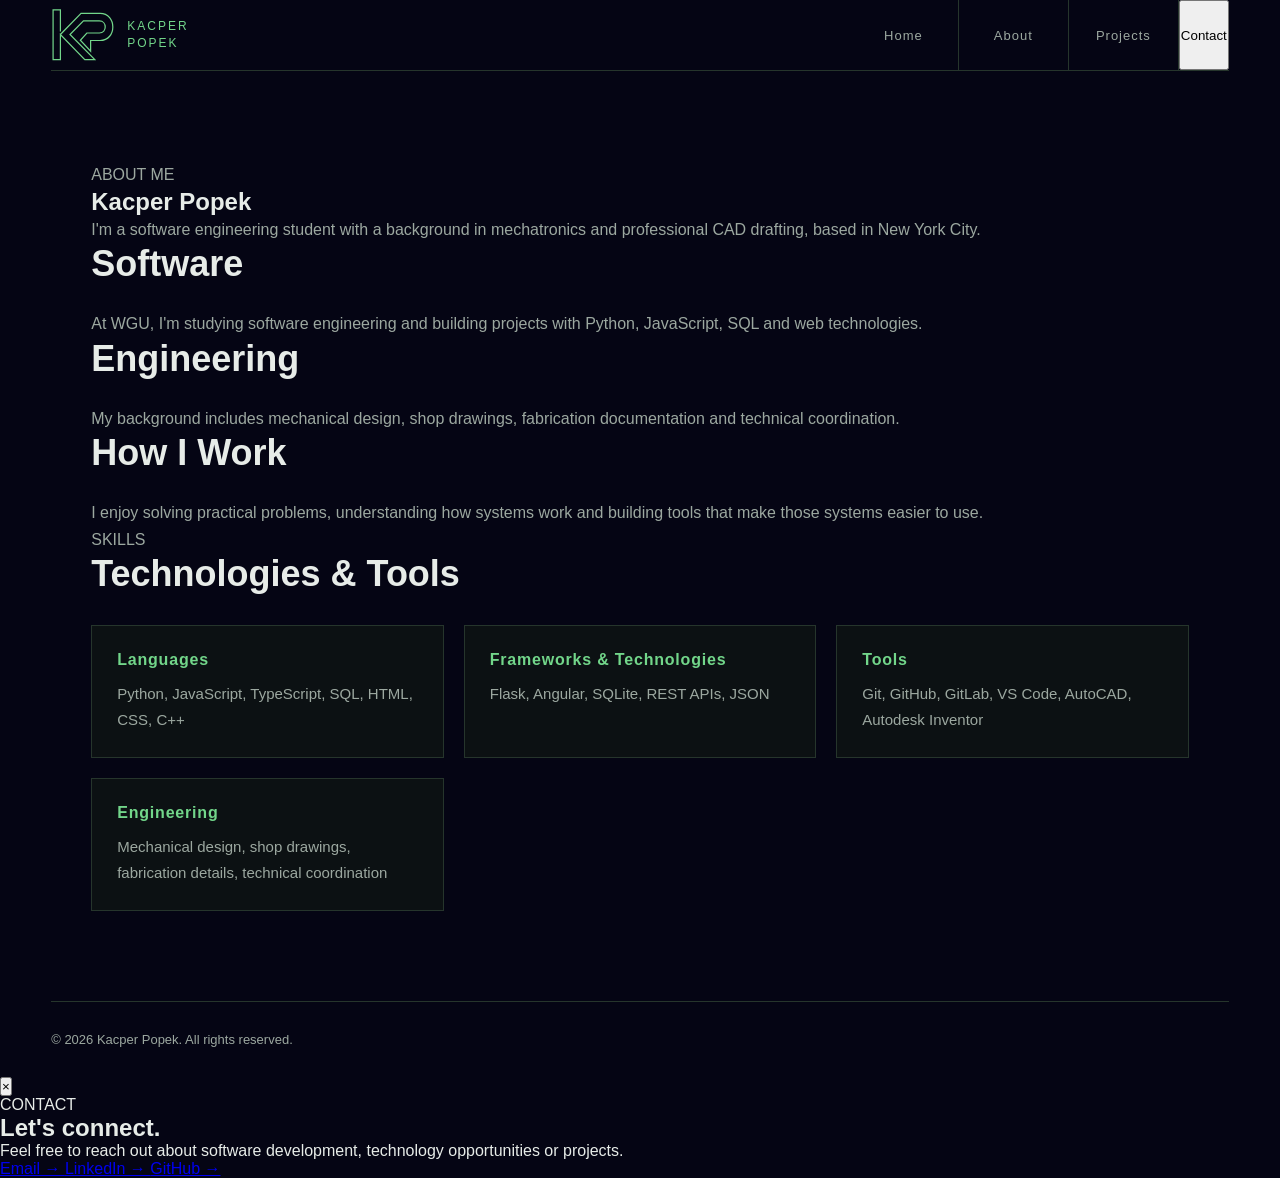
==== aboutme.html @ eb4f9682 "Add new portfolio pages." ====
<!DOCTYPE html>
<html lang="en">

<head>
    <meta charset="UTF-8">
    <meta name="viewport" content="width=device-width, initial-scale=1.0">

    <title>About Me | Kacper Popek</title>

    <link rel="stylesheet" href="style.css">
    <script src="script.js" defer></script>
</head>

<body>

    <a class="skip-link" href="#main">Skip to content</a>

    <header>
        <div class="container">

            <div class="logo">
                <a href="index.html" aria-label="Kacper Popek — home">

                    <svg
                        class="logo-mark"
                        viewBox="280 265 735 620"
                        aria-hidden="true"
                        focusable="false">

                        <g
                            fill="none"
                            stroke="currentColor"
                            stroke-width="14"
                            stroke-linejoin="miter">

                            <path d="M388 535V287H304V858H388V570L668 858H783L498 569L653 413H835C925 413 925 552 835 552H692L617 635L735 762V638H843C1039 638 1039 327 843 327H625L388 569"/>

                        </g>
                    </svg>

                    <span class="logo-name">
                        Kacper<br>Popek
                    </span>

                </a>
            </div>

            <nav class="navbar" aria-label="Main navigation">

                <ul class="links">
                    <li><a href="index.html">Home</a></li>
                    <li><a href="aboutme.html">About</a></li>
                    <li><a href="projects.html">Projects</a></li>
                    <li>
                        <button
                            class="contact-trigger"
                            type="button">
                            Contact
                        </button>
                    </li>
                </ul>

            </nav>

        </div>
    </header>


    <main id="main">

        <section class="about-page">

            <div class="container">

                <p class="page-label">
                    ABOUT ME
                </p>

                <h1>Kacper Popek</h1>

                <p class="about-lead">
                    I'm a software engineering student with a background
                    in mechatronics and professional CAD drafting,
                    based in New York City.
                </p>


                <div class="about-page-grid">

                    <div>
                        <h2>Software</h2>

                        <p>
                            At WGU, I'm studying software engineering
                            and building projects with Python,
                            JavaScript, SQL and web technologies.
                        </p>
                    </div>

                    <div>
                        <h2>Engineering</h2>

                        <p>
                            My background includes mechanical design,
                            shop drawings, fabrication documentation
                            and technical coordination.
                        </p>
                    </div>

                    <div>
                        <h2>How I Work</h2>

                        <p>
                            I enjoy solving practical problems,
                            understanding how systems work and
                            building tools that make those systems
                            easier to use.
                        </p>
                    </div>

                </div>


                <div class="about-skills">

                    <p class="page-label">
                        SKILLS
                    </p>

                    <h2>Technologies & Tools</h2>


                    <div class="skills-content">

                        <div class="skill-group">

                            <h3>Languages</h3>

                            <p>
                                Python, JavaScript, TypeScript,
                                SQL, HTML, CSS, C++
                            </p>

                        </div>


                        <div class="skill-group">

                            <h3>Frameworks & Technologies</h3>

                            <p>
                                Flask, Angular, SQLite,
                                REST APIs, JSON
                            </p>

                        </div>


                        <div class="skill-group">

                            <h3>Tools</h3>

                            <p>
                                Git, GitHub, GitLab,
                                VS Code, AutoCAD,
                                Autodesk Inventor
                            </p>

                        </div>


                        <div class="skill-group">

                            <h3>Engineering</h3>

                            <p>
                                Mechanical design,
                                shop drawings,
                                fabrication details,
                                technical coordination
                            </p>

                        </div>

                    </div>

                </div>

            </div>

        </section>

    </main>


    <footer class="footer">

        <div class="container">
            <p>&copy; 2026 Kacper Popek. All rights reserved.</p>
        </div>

    </footer>


    <!-- CONTACT MODAL -->

    <div
        class="contact-modal"
        aria-hidden="true">

        <div class="contact-modal-card">

            <button
                class="contact-close"
                type="button"
                aria-label="Close contact window">

                ×

            </button>

            <p class="page-label">
                CONTACT
            </p>

            <h2>Let's connect.</h2>

            <p>
                Feel free to reach out about software development,
                technology opportunities or projects.
            </p>

            <div class="contact-modal-links">

                <a href="mailto:kpopek888@gmail.com">
                    Email →
                </a>

                <a
                    href="https://www.linkedin.com/in/kacper-popek-b1686b340/"
                    target="_blank"
                    rel="noopener noreferrer">

                    LinkedIn →

                </a>

                <a
                    href="https://github.com/Monsyerz"
                    target="_blank"
                    rel="noopener noreferrer">

                    GitHub →

                </a>

            </div>

        </div>

    </div>

</body>

</html>
---- style.css ----
/* ---------- BASIC RESET ---------- */

* {
    margin: 0;
    padding: 0;
    box-sizing: border-box;
}

html {
    scroll-behavior: smooth;
}

:root {
    --bg: #070a08;
    --surface: #101713;

    --text: #e7ece8;
    --text-muted: #9ca8a0;

    --accent: #72d68a;
    --accent-hover: #9beaac;

    --border: #26352c;
}

body {
    font-family: Arial, Helvetica, sans-serif;
    background-color: var(--bg);
    color: var(--text);
    transition: background-color 0.15s linear;
}


/* ---------- MAIN WIDTH ---------- */

.container {
    width: 92%;
    max-width: 1200px;
    margin: 0 auto;
}


/* ---------- NAVBAR ---------- */

header {
    position: sticky;
    top: 0;
    z-index: 1000;

    background-color: var(--bg);
}

header .container {
    display: flex;
    align-items: stretch;
    justify-content: space-between;

    border-bottom: 1px solid var(--border);
}


/* ---------- LOGO ---------- */

.logo {
    display: flex;
    align-items: center;
}

.logo h1 {
    margin: 0;
}

.logo a {
    display: block;
}

.logo img {
    display: block;
    height: 70px;
    width: auto;
}


/* ---------- NAV LINKS ---------- */

.navbar {
    display: flex;
    align-items: stretch;
}

.links {
    display: flex;
    list-style: none;
}

.links li {
    display: flex;
}

.links a {
    display: flex;
    align-items: center;
    justify-content: center;

    min-width: 110px;
    padding: 0 20px;

    border-right: 1px solid var(--border);

    color: var(--text-muted);
    text-decoration: none;

    font-size: 13px;
    letter-spacing: 1px;

    transition:
        color 0.2s ease,
        background-color 0.2s ease;
}

.links li:last-child a {
    border-right: none;
}

.links a:hover {
    background-color: var(--surface);
    color: var(--accent);
}


/* ---------- SECTIONS ---------- */

section {
    width: 92%;
    max-width: 1200px;
    min-height: 100vh;

    margin: 0 auto;
    padding: 90px 40px;

    border: none;
}

section .container {
    width: 100%;
}


/* ---------- GENERAL TYPOGRAPHY ---------- */

section h2,
section h3 {
    color: var(--text);
}

section h2 {
    font-size: 36px;
    margin-bottom: 25px;
}

section p {
    color: var(--text-muted);
    line-height: 1.7;
}


/* ---------- HOME ---------- */

#home {
    display: flex;
    align-items: center;
}

#home h1 {
    font-size: 52px;
    margin-bottom: 18px;
    line-height: 1.1;
}

#home p {
    max-width: 700px;
    font-size: 18px;
    line-height: 1.6;
}

.home-label {
    margin-bottom: 15px;

    color: var(--accent);

    font-size: 12px !important;
    font-weight: bold;
    letter-spacing: 2px;
}

.home-links {
    display: flex;
    gap: 15px;

    margin-top: 30px;
}

.home-links a {
    padding: 12px 18px;

    border: 1px solid var(--border);

    color: var(--text);
    text-decoration: none;

    font-size: 13px;
    letter-spacing: 0.8px;

    transition:
        color 0.2s ease,
        border-color 0.2s ease,
        background-color 0.2s ease;
}

.home-links a:hover {
    color: var(--accent);
    border-color: var(--accent);
    background-color: var(--surface);
}


/* ---------- ABOUT ---------- */

#about .container {
    max-width: 900px;
    margin-left: 0;
}

.about-content {
    margin-top: 25px;
}

.about-content p {
    margin-bottom: 18px;
}


/* ---------- PROJECTS ---------- */

#projects h2 {
    font-size: 36px;
    margin-bottom: 30px;
}

.project ul {
    list-style: none;
}

.project-item {
    padding: 25px 0 35px 0;
    border-bottom: 1px solid var(--border);
}

.project-item:first-child {
    border-top: 1px solid var(--border);
}

.project-item h3 {
    margin-bottom: 6px;
    font-size: 22px;
}

.project-language {
    margin-top: 5px;
    font-size: 13px;
    color: var(--accent);
    letter-spacing: 0.5px;
}

.project-description {
    margin-top: 8px;
    max-width: 700px;
    line-height: 1.6;
}

.project .project-link {
    display: block;
    width: fit-content;

    margin-top: 12px;

    color: var(--accent);
    text-decoration: none;

    font-size: 13px;
    letter-spacing: 1px;

    transition: color 0.2s ease;
}

.project .project-link:hover {
    color: var(--accent-hover);
}


/* ---------- SKILLS ---------- */

.skills-content {
    display: grid;
    grid-template-columns: repeat(3, 1fr);
    gap: 20px;

    margin-top: 30px;
}

.skill-group {
    padding: 25px;

    background-color: rgba(16, 23, 19, 0.65);
    border: 1px solid var(--border);
}

.skill-group h3 {
    margin-bottom: 12px;

    color: var(--accent);

    font-size: 16px;
    letter-spacing: 0.8px;
}

.skill-group p {
    font-size: 15px;
    line-height: 1.7;
}


/* ---------- CONTACT ---------- */

#contact .container {
    max-width: 800px;
    margin-left: 0;
}

#contact p {
    margin-bottom: 14px;
}

#contact a {
    color: var(--accent);
    text-decoration: none;

    transition: color 0.2s ease;
}

#contact a:hover {
    color: var(--accent-hover);
}


/* ---------- FOOTER ---------- */

.footer {
    width: 92%;
    max-width: 1200px;

    margin: 0 auto;
    padding: 30px 0;

    border-top: 1px solid var(--border);

    color: var(--text-muted);
}

.footer .container {
    width: 100%;
}

.footer p {
    font-size: 13px;
}


/* ---------- MOBILE ---------- */

@media (max-width: 850px) {

    header .container {
        flex-direction: column;
    }

    .logo {
        justify-content: center;
        padding: 10px 0;
    }

    .links {
        width: 100%;
        flex-wrap: wrap;
    }

    .links li {
        flex: 1;
    }

    .links a {
        min-width: 0;
        min-height: 50px;

        border-top: 1px solid var(--border);
    }

    section {
        padding: 60px 25px;
    }

    #home h1 {
        font-size: 40px;
    }

    section h2 {
        font-size: 30px;
    }

    .home-links {
        flex-wrap: wrap;
    }

    .skills-content {
        grid-template-columns: 1fr;
    }
}
/* Project categories and case studies */
section { scroll-margin-top: 76px; }
.section-intro { max-width: 700px; margin: -10px 0 26px; }
.project-filters { display: flex; flex-wrap: wrap; gap: 8px; margin-bottom: 26px; }
.filter-button {
    appearance: none; background: transparent; border: 1px solid var(--border);
    padding: 10px 16px; color: var(--text-muted); font: inherit; cursor: pointer;
}
.filter-button:hover, .filter-button:focus-visible, .filter-button.active {
    color: var(--accent); border-color: var(--accent); background: var(--surface);
}
.project-category { color: var(--text-muted); text-transform: uppercase; letter-spacing: 1.5px; font-size: 11px; }
.project-item h3 { margin-top: 5px; }
.project-item { max-width: 820px; }
.project-link:focus-visible, a:focus-visible { outline: 2px solid var(--accent); outline-offset: 4px; }
.case-page { background: var(--bg); }
.case-study { padding: clamp(60px, 9vw, 130px) 0; min-height: calc(100vh - 170px); }
.case-study h1 { font-size: clamp(42px, 6vw, 76px); line-height: 1.08; margin: 10px 0 24px; }
.case-lead { max-width: 780px; font-size: clamp(19px, 2.4vw, 25px); line-height: 1.55; color: var(--text); }
.case-grid { display: grid; grid-template-columns: 1.5fr 1fr; gap: 55px; margin-top: 70px; }
.case-grid h2, .asset-note h2 { font-size: 23px; margin-bottom: 14px; }
.case-grid p, .asset-note p { color: var(--text-muted); line-height: 1.75; }
.asset-note { margin: 70px 0 45px; padding: 28px; border: 1px solid var(--border); background: var(--surface); }
.back-link { color: var(--accent); text-decoration: none; }
.back-link:hover { text-decoration: underline; }
@media (max-width: 850px) {
    section { min-height: auto; scroll-margin-top: 150px; }
    #home { min-height: calc(100vh - 160px); }
    .case-grid { grid-template-columns: 1fr; gap: 35px; margin-top: 48px; }
    .links a { padding: 12px; font-size: 12px; }
    .case-study { width: 88%; }
}
@media (prefers-reduced-motion: reduce) {
    html { scroll-behavior: auto; }
    body { transition: none; }
}

.project-preview { display: block; width: 100%; max-height: 280px; object-fit: contain; object-position: left center; margin-bottom: 22px; padding: 10px; background: #f7f8f7; }
.case-gallery { margin: 70px 0 45px; }
.case-gallery h2 { font-size: 27px; margin-bottom: 12px; }
.case-gallery > p { max-width: 740px; color: var(--text-muted); line-height: 1.7; margin-bottom: 32px; }
.case-gallery h3 { color: var(--accent); font-size: 17px; margin: 36px 0 18px; font-weight: normal; }
.drawing-grid { display: grid; grid-template-columns: repeat(2,minmax(0,1fr)); gap: 22px; }
.drawing-grid figure { min-width: 0; border: 1px solid var(--border); background: var(--surface); }
.drawing-grid a { display: block; background: white; }
.drawing-grid img { display: block; width: 100%; height: 300px; object-fit: contain; }
.drawing-grid a:hover img { opacity: .85; }
.drawing-grid figcaption { padding: 13px 15px; color: var(--text-muted); font-size: 13px; }
.drawing-grid-wide { grid-template-columns: 1fr; }
.drawing-grid-wide img { height: auto; }
@media (max-width: 650px) {
    .drawing-grid { grid-template-columns: 1fr; }
    .drawing-grid img { height: auto; }
}
.case-limitation { color: var(--text-muted); line-height: 1.7; margin: -12px 0 38px; font-size: 14px; }

.project-status { color: var(--text-muted); font-size: 14px; margin-bottom: 20px; }

/* Shared scroll palette: the SVG has no opaque image background. */
:root { --page-bg: #050514; --logo-color: #72d68a; --header-height: 71px; }
body, .case-page, header { background-color: var(--page-bg); transition: background-color 150ms linear; }
.logo a { display: flex; align-items: center; gap: 12px; min-height: 70px; color: var(--logo-color); text-decoration: none; transition: color 150ms linear; }
.logo-mark { display: block; width: 64px; height: 58px; flex-shrink: 0; }
.logo-name { font-size: 12px; letter-spacing: 2px; line-height: 1.4; text-transform: uppercase; }
[hidden] { display: none !important; }
section, #main { scroll-margin-top: calc(var(--header-height) + 18px); }
.project-context { font-size: 13px; margin-top: 12px; }
#home .availability { margin-top: 20px; color: var(--accent); font-size: 16px; }
.case-grid { grid-template-columns: repeat(2, minmax(0, 1fr)); }
.case-grid > div { padding-top: 20px; border-top: 1px solid var(--border); }
.sr-only { position: absolute; width: 1px; height: 1px; padding: 0; margin: -1px; overflow: hidden; clip-path: inset(50%); white-space: nowrap; border: 0; }
.skip-link { position: fixed; top: 8px; left: 8px; z-index: 2000; transform: translateY(-150%); padding: 12px; background: var(--surface); color: var(--accent); }
.skip-link:focus { transform: translateY(0); }
@media (max-width: 850px) {
  :root { --header-height: 130px; }
  .logo { padding: 0; }
  .logo a { min-height: 64px; }
  .logo-mark { width: 56px; height: 52px; }
  .case-grid { grid-template-columns: 1fr; }
  .links { justify-content: center; }
  .links a { padding: 12px 8px; letter-spacing: .3px; }
  section { width: 92%; padding: 52px 8px; }
  #home { min-height: calc(100svh - var(--header-height)); }
  .case-study h1 { font-size: clamp(34px, 9vw, 52px); overflow-wrap: break-word; }
}
@media (prefers-reduced-motion: reduce) {
  body, header, .logo a { transition: none; }
}


/* Robot home layout */

#home {
    text-align: center;
}

#home .home-label {
    max-width: none;
}

#home h1 {
    font-size: clamp(40px, 6vw, 72px);
}

.robot-navigation {
    display: grid;
    grid-template-columns: 1fr 2fr 1fr;
    align-items: center;
    gap: 24px;
    margin: 30px 0;
}

#robot-container {
    width: 100%;
    height: clamp(300px, 45vh, 500px);
    min-width: 0;

    display: grid;
    place-items: center;
}

#home .robot-placeholder {
    font-family: monospace;
    font-size: 13px;
    color: var(--text-muted);
}

.home-project-link,
#about-button {
    color: var(--text);
    font-family: monospace;
    font-size: 15px;
    text-decoration: none;
    transition: color 0.2s ease;
}

.home-project-link:hover,
#about-button:hover {
    color: var(--accent);
}

#about-button {
    display: inline-block;
    padding: 12px 18px;
}

@media (max-width: 650px) {
    .robot-navigation {
        grid-template-columns: 1fr 1fr;
        gap: 18px;
    }

    #robot-container {
        grid-column: 1 / -1;
        grid-row: 1;
        height: 320px;
    }

    .home-project-link {
        font-size: 13px;
    }
}

@media (prefers-reduced-motion: reduce) {
    .home-project-link,
    #about-button {
        transition: none;
    }
}

/* Robot canvas */
#robot-container {
    position: relative;
}

#robot-container canvas {
    display: block;
    width: 100%;
    height: 100%;
}

#robot-container .robot-placeholder {
    position: absolute;
    margin: 0;
    pointer-events: none;
}

/* Edge used for the robot grab preview */
/* Edge used for the robot grab preview */
.robot-grab-edge {
    position: absolute;
    left: 50%;
    bottom: 32px;

    width: 180px;
    height: 120px;

    transform: translateX(-50%);
    transform-origin: top center;

    background: #f1eee7;

    pointer-events: none;

    transition:
        transform 0.45s ease,
        box-shadow 0.3s ease;
}

.robot-grab-edge.is-gripped {
    transform: translateX(-50%) translateY(-8px) rotate(2deg);

    box-shadow: 0 0 12px rgba(114, 214, 138, 0.5);
}

.robot-grab-edge.is-pulled {
    transform: translateX(-50%) translateY(-90px) rotate(8deg);
}
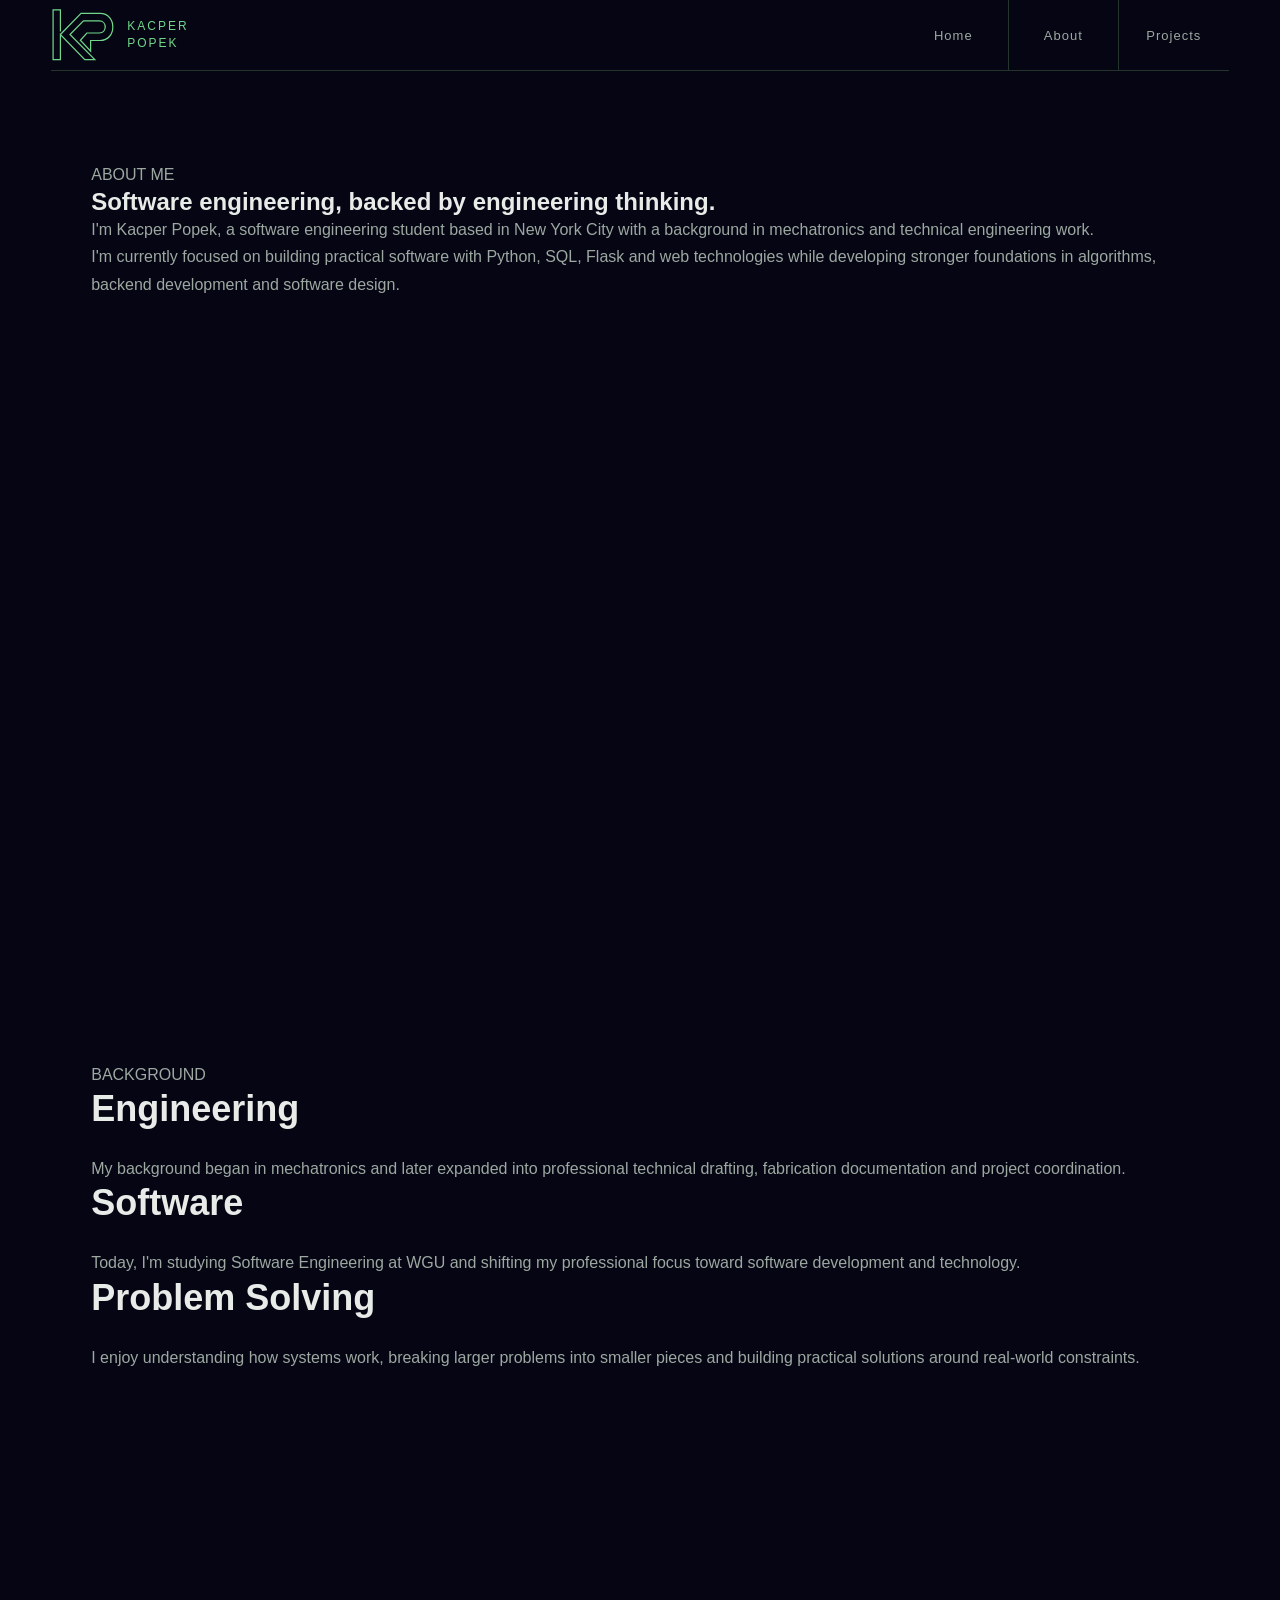
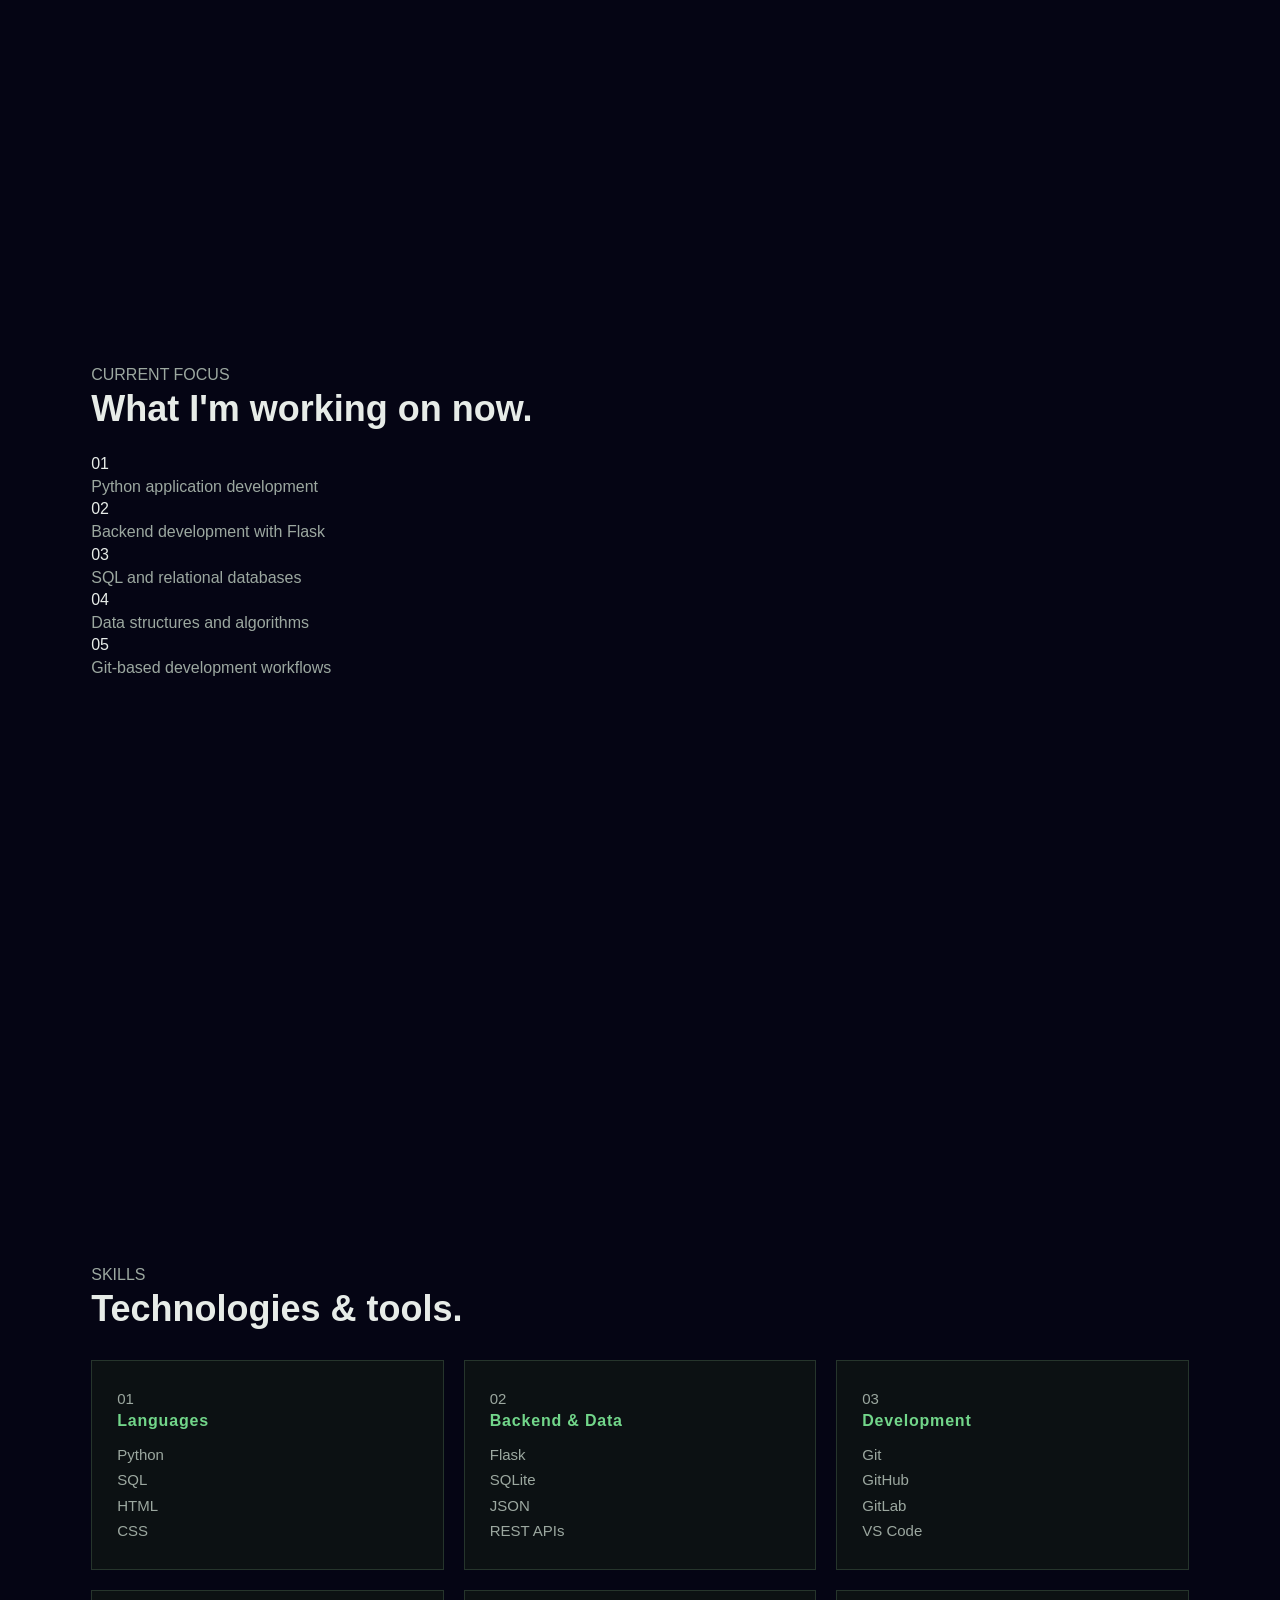
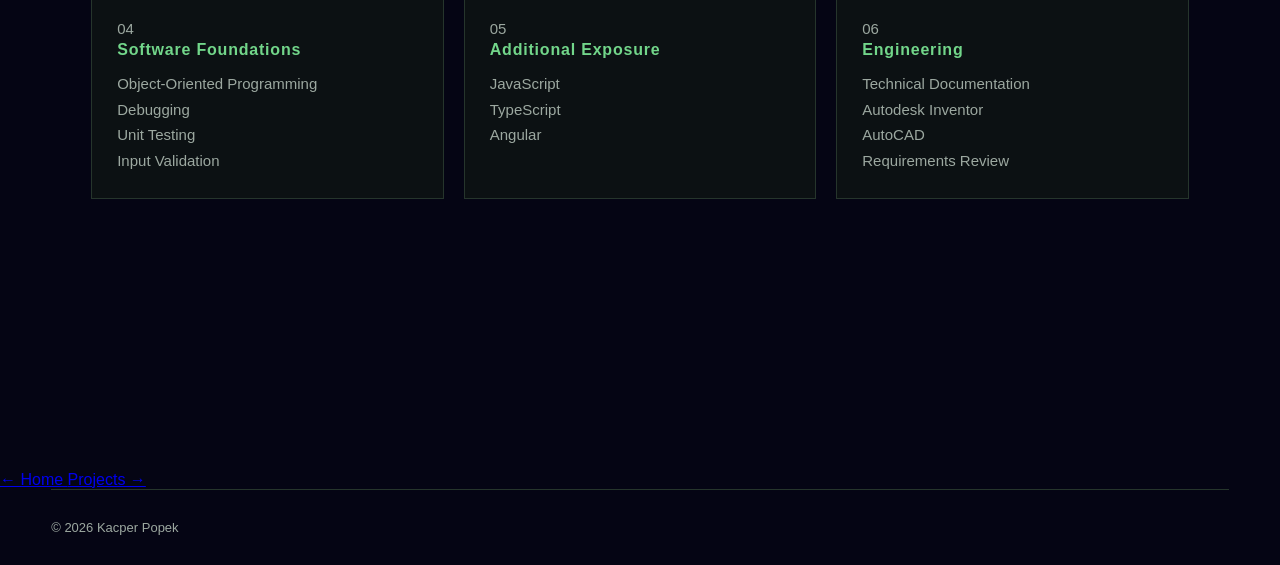
==== commit fffe8f3f: "Restructure portfolio into separate pages" ====
--- a/aboutme.html
+++ b/aboutme.html
@@ -7,68 +7,108 @@
 
     <title>About Me | Kacper Popek</title>
 
+    <meta
+        name="description"
+        content="About Kacper Popek — software engineering student with a background in mechatronics and technical engineering work."
+    >
+
     <link rel="stylesheet" href="style.css">
     <script src="script.js" defer></script>
 </head>
 
-<body>
-
-    <a class="skip-link" href="#main">Skip to content</a>
+
+<body class="about-page">
+
+    <a class="skip-link" href="#main">
+        Skip to content
+    </a>
+
+
+    <!-- HEADER -->
 
     <header>
+
         <div class="container">
 
             <div class="logo">
+
                 <a href="index.html" aria-label="Kacper Popek — home">
 
                     <svg
                         class="logo-mark"
                         viewBox="280 265 735 620"
                         aria-hidden="true"
-                        focusable="false">
+                        focusable="false"
+                    >
 
                         <g
                             fill="none"
                             stroke="currentColor"
                             stroke-width="14"
-                            stroke-linejoin="miter">
-
-                            <path d="M388 535V287H304V858H388V570L668 858H783L498 569L653 413H835C925 413 925 552 835 552H692L617 635L735 762V638H843C1039 638 1039 327 843 327H625L388 569"/>
+                            stroke-linejoin="miter"
+                        >
+
+                            <path
+                                d="M388 535V287H304V858H388V570L668 858H783L498 569L653 413H835C925 413 925 552 835 552H692L617 635L735 762V638H843C1039 638 1039 327 843 327H625L388 569"
+                            />
 
                         </g>
+
                     </svg>
 
                     <span class="logo-name">
-                        Kacper<br>Popek
+                        Kacper<br>
+                        Popek
                     </span>
 
                 </a>
+
             </div>
 
+
             <nav class="navbar" aria-label="Main navigation">
 
                 <ul class="links">
-                    <li><a href="index.html">Home</a></li>
-                    <li><a href="aboutme.html">About</a></li>
-                    <li><a href="projects.html">Projects</a></li>
+
                     <li>
-                        <button
-                            class="contact-trigger"
-                            type="button">
-                            Contact
-                        </button>
+                        <a href="index.html">
+                            Home
+                        </a>
                     </li>
+
+                    <li>
+                        <a
+                            href="aboutme.html"
+                            aria-current="page"
+                        >
+                            About
+                        </a>
+                    </li>
+
+                    <li>
+                        <a href="projects.html">
+                            Projects
+                        </a>
+                    </li>
+
                 </ul>
 
             </nav>
 
         </div>
+
     </header>
 
 
+
+    <!-- MAIN -->
+
     <main id="main">
 
-        <section class="about-page">
+
+        <!-- INTRO -->
+
+        <section class="about-hero">
 
             <div class="container">
 
@@ -76,112 +116,134 @@
                     ABOUT ME
                 </p>
 
-                <h1>Kacper Popek</h1>
+                <h1>
+                    Software engineering,
+                    backed by engineering thinking.
+                </h1>
 
                 <p class="about-lead">
-                    I'm a software engineering student with a background
-                    in mechatronics and professional CAD drafting,
-                    based in New York City.
-                </p>
-
-
-                <div class="about-page-grid">
-
-                    <div>
-                        <h2>Software</h2>
-
-                        <p>
-                            At WGU, I'm studying software engineering
-                            and building projects with Python,
-                            JavaScript, SQL and web technologies.
-                        </p>
-                    </div>
-
-                    <div>
-                        <h2>Engineering</h2>
-
-                        <p>
-                            My background includes mechanical design,
-                            shop drawings, fabrication documentation
-                            and technical coordination.
-                        </p>
-                    </div>
-
-                    <div>
-                        <h2>How I Work</h2>
-
-                        <p>
-                            I enjoy solving practical problems,
-                            understanding how systems work and
-                            building tools that make those systems
-                            easier to use.
-                        </p>
+                    I'm Kacper Popek, a software engineering student
+                    based in New York City with a background in
+                    mechatronics and technical engineering work.
+                </p>
+
+                <p class="about-secondary">
+                    I'm currently focused on building practical software
+                    with Python, SQL, Flask and web technologies while
+                    developing stronger foundations in algorithms,
+                    backend development and software design.
+                </p>
+
+            </div>
+
+        </section>
+
+
+
+        <!-- BACKGROUND -->
+
+        <section class="about-section">
+
+            <div class="container">
+
+                <p class="page-label">
+                    BACKGROUND
+                </p>
+
+                <div class="about-grid">
+
+                    <div class="about-block">
+
+                        <h2>
+                            Engineering
+                        </h2>
+
+                        <p>
+                            My background began in mechatronics and later
+                            expanded into professional technical drafting,
+                            fabrication documentation and project coordination.
+                        </p>
+
+                    </div>
+
+
+                    <div class="about-block">
+
+                        <h2>
+                            Software
+                        </h2>
+
+                        <p>
+                            Today, I'm studying Software Engineering at WGU
+                            and shifting my professional focus toward software
+                            development and technology.
+                        </p>
+
+                    </div>
+
+
+                    <div class="about-block">
+
+                        <h2>
+                            Problem Solving
+                        </h2>
+
+                        <p>
+                            I enjoy understanding how systems work, breaking
+                            larger problems into smaller pieces and building
+                            practical solutions around real-world constraints.
+                        </p>
+
                     </div>
 
                 </div>
 
-
-                <div class="about-skills">
-
-                    <p class="page-label">
-                        SKILLS
-                    </p>
-
-                    <h2>Technologies & Tools</h2>
-
-
-                    <div class="skills-content">
-
-                        <div class="skill-group">
-
-                            <h3>Languages</h3>
-
-                            <p>
-                                Python, JavaScript, TypeScript,
-                                SQL, HTML, CSS, C++
-                            </p>
-
-                        </div>
-
-
-                        <div class="skill-group">
-
-                            <h3>Frameworks & Technologies</h3>
-
-                            <p>
-                                Flask, Angular, SQLite,
-                                REST APIs, JSON
-                            </p>
-
-                        </div>
-
-
-                        <div class="skill-group">
-
-                            <h3>Tools</h3>
-
-                            <p>
-                                Git, GitHub, GitLab,
-                                VS Code, AutoCAD,
-                                Autodesk Inventor
-                            </p>
-
-                        </div>
-
-
-                        <div class="skill-group">
-
-                            <h3>Engineering</h3>
-
-                            <p>
-                                Mechanical design,
-                                shop drawings,
-                                fabrication details,
-                                technical coordination
-                            </p>
-
-                        </div>
-
+            </div>
+
+        </section>
+
+
+
+        <!-- CURRENT FOCUS -->
+
+        <section class="about-section">
+
+            <div class="container">
+
+                <p class="page-label">
+                    CURRENT FOCUS
+                </p>
+
+                <h2 class="section-title">
+                    What I'm working on now.
+                </h2>
+
+
+                <div class="focus-list">
+
+                    <div class="focus-item">
+                        <span>01</span>
+                        <p>Python application development</p>
+                    </div>
+
+                    <div class="focus-item">
+                        <span>02</span>
+                        <p>Backend development with Flask</p>
+                    </div>
+
+                    <div class="focus-item">
+                        <span>03</span>
+                        <p>SQL and relational databases</p>
+                    </div>
+
+                    <div class="focus-item">
+                        <span>04</span>
+                        <p>Data structures and algorithms</p>
+                    </div>
+
+                    <div class="focus-item">
+                        <span>05</span>
+                        <p>Git-based development workflows</p>
                     </div>
 
                 </div>
@@ -190,76 +252,197 @@
 
         </section>
 
+
+
+        <!-- SKILLS -->
+
+        <section class="about-skills">
+
+            <div class="container">
+
+                <p class="page-label">
+                    SKILLS
+                </p>
+
+                <h2 class="section-title">
+                    Technologies & tools.
+                </h2>
+
+
+                <div class="skills-content">
+
+
+                    <div class="skill-group">
+
+                        <p class="skill-number">
+                            01
+                        </p>
+
+                        <h3>
+                            Languages
+                        </h3>
+
+                        <p>
+                            Python<br>
+                            SQL<br>
+                            HTML<br>
+                            CSS
+                        </p>
+
+                    </div>
+
+
+                    <div class="skill-group">
+
+                        <p class="skill-number">
+                            02
+                        </p>
+
+                        <h3>
+                            Backend & Data
+                        </h3>
+
+                        <p>
+                            Flask<br>
+                            SQLite<br>
+                            JSON<br>
+                            REST APIs
+                        </p>
+
+                    </div>
+
+
+                    <div class="skill-group">
+
+                        <p class="skill-number">
+                            03
+                        </p>
+
+                        <h3>
+                            Development
+                        </h3>
+
+                        <p>
+                            Git<br>
+                            GitHub<br>
+                            GitLab<br>
+                            VS Code
+                        </p>
+
+                    </div>
+
+
+                    <div class="skill-group">
+
+                        <p class="skill-number">
+                            04
+                        </p>
+
+                        <h3>
+                            Software Foundations
+                        </h3>
+
+                        <p>
+                            Object-Oriented Programming<br>
+                            Debugging<br>
+                            Unit Testing<br>
+                            Input Validation
+                        </p>
+
+                    </div>
+
+
+                    <div class="skill-group">
+
+                        <p class="skill-number">
+                            05
+                        </p>
+
+                        <h3>
+                            Additional Exposure
+                        </h3>
+
+                        <p>
+                            JavaScript<br>
+                            TypeScript<br>
+                            Angular
+                        </p>
+
+                    </div>
+
+
+                    <div class="skill-group">
+
+                        <p class="skill-number">
+                            06
+                        </p>
+
+                        <h3>
+                            Engineering
+                        </h3>
+
+                        <p>
+                            Technical Documentation<br>
+                            Autodesk Inventor<br>
+                            AutoCAD<br>
+                            Requirements Review
+                        </p>
+
+                    </div>
+
+
+                </div>
+
+            </div>
+
+        </section>
+
+
+
+        <!-- FUTURE ROBOT PAGE TRANSITION -->
+
+        <nav
+            class="page-transition-nav"
+            aria-label="Page navigation"
+        >
+
+            <a
+                class="page-transition-link page-transition-home"
+                href="index.html"
+            >
+                ← Home
+            </a>
+
+
+            <a
+                class="page-transition-link page-transition-next"
+                href="projects.html"
+            >
+                Projects →
+            </a>
+
+        </nav>
+
+
     </main>
 
 
+
+         <!-- FOOTER -->
+
+
     <footer class="footer">
 
         <div class="container">
-            <p>&copy; 2026 Kacper Popek. All rights reserved.</p>
+
+            <p>
+                © 2026 Kacper Popek
+            </p>
+
         </div>
 
     </footer>
 
-
-    <!-- CONTACT MODAL -->
-
-    <div
-        class="contact-modal"
-        aria-hidden="true">
-
-        <div class="contact-modal-card">
-
-            <button
-                class="contact-close"
-                type="button"
-                aria-label="Close contact window">
-
-                ×
-
-            </button>
-
-            <p class="page-label">
-                CONTACT
-            </p>
-
-            <h2>Let's connect.</h2>
-
-            <p>
-                Feel free to reach out about software development,
-                technology opportunities or projects.
-            </p>
-
-            <div class="contact-modal-links">
-
-                <a href="mailto:kpopek888@gmail.com">
-                    Email →
-                </a>
-
-                <a
-                    href="https://www.linkedin.com/in/kacper-popek-b1686b340/"
-                    target="_blank"
-                    rel="noopener noreferrer">
-
-                    LinkedIn →
-
-                </a>
-
-                <a
-                    href="https://github.com/Monsyerz"
-                    target="_blank"
-                    rel="noopener noreferrer">
-
-                    GitHub →
-
-                </a>
-
-            </div>
-
-        </div>
-
-    </div>
-
 </body>
 
 </html>
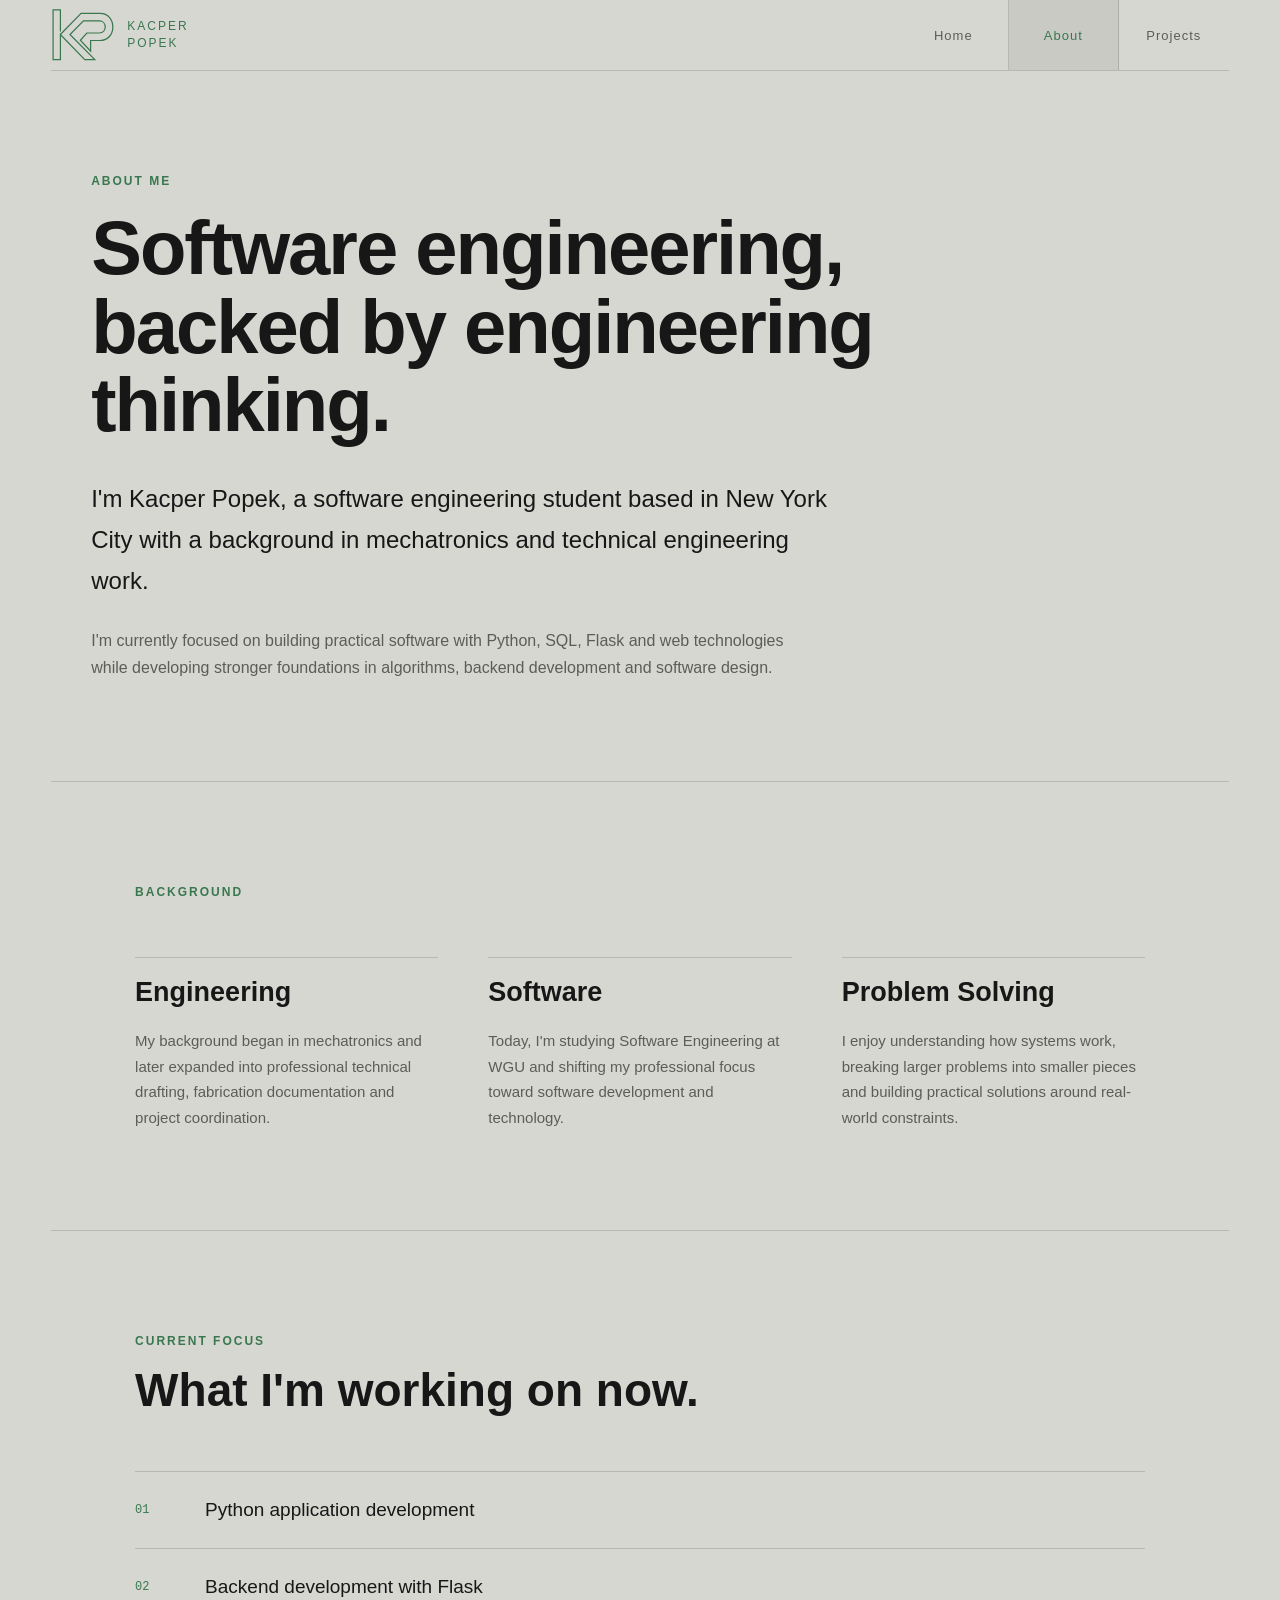
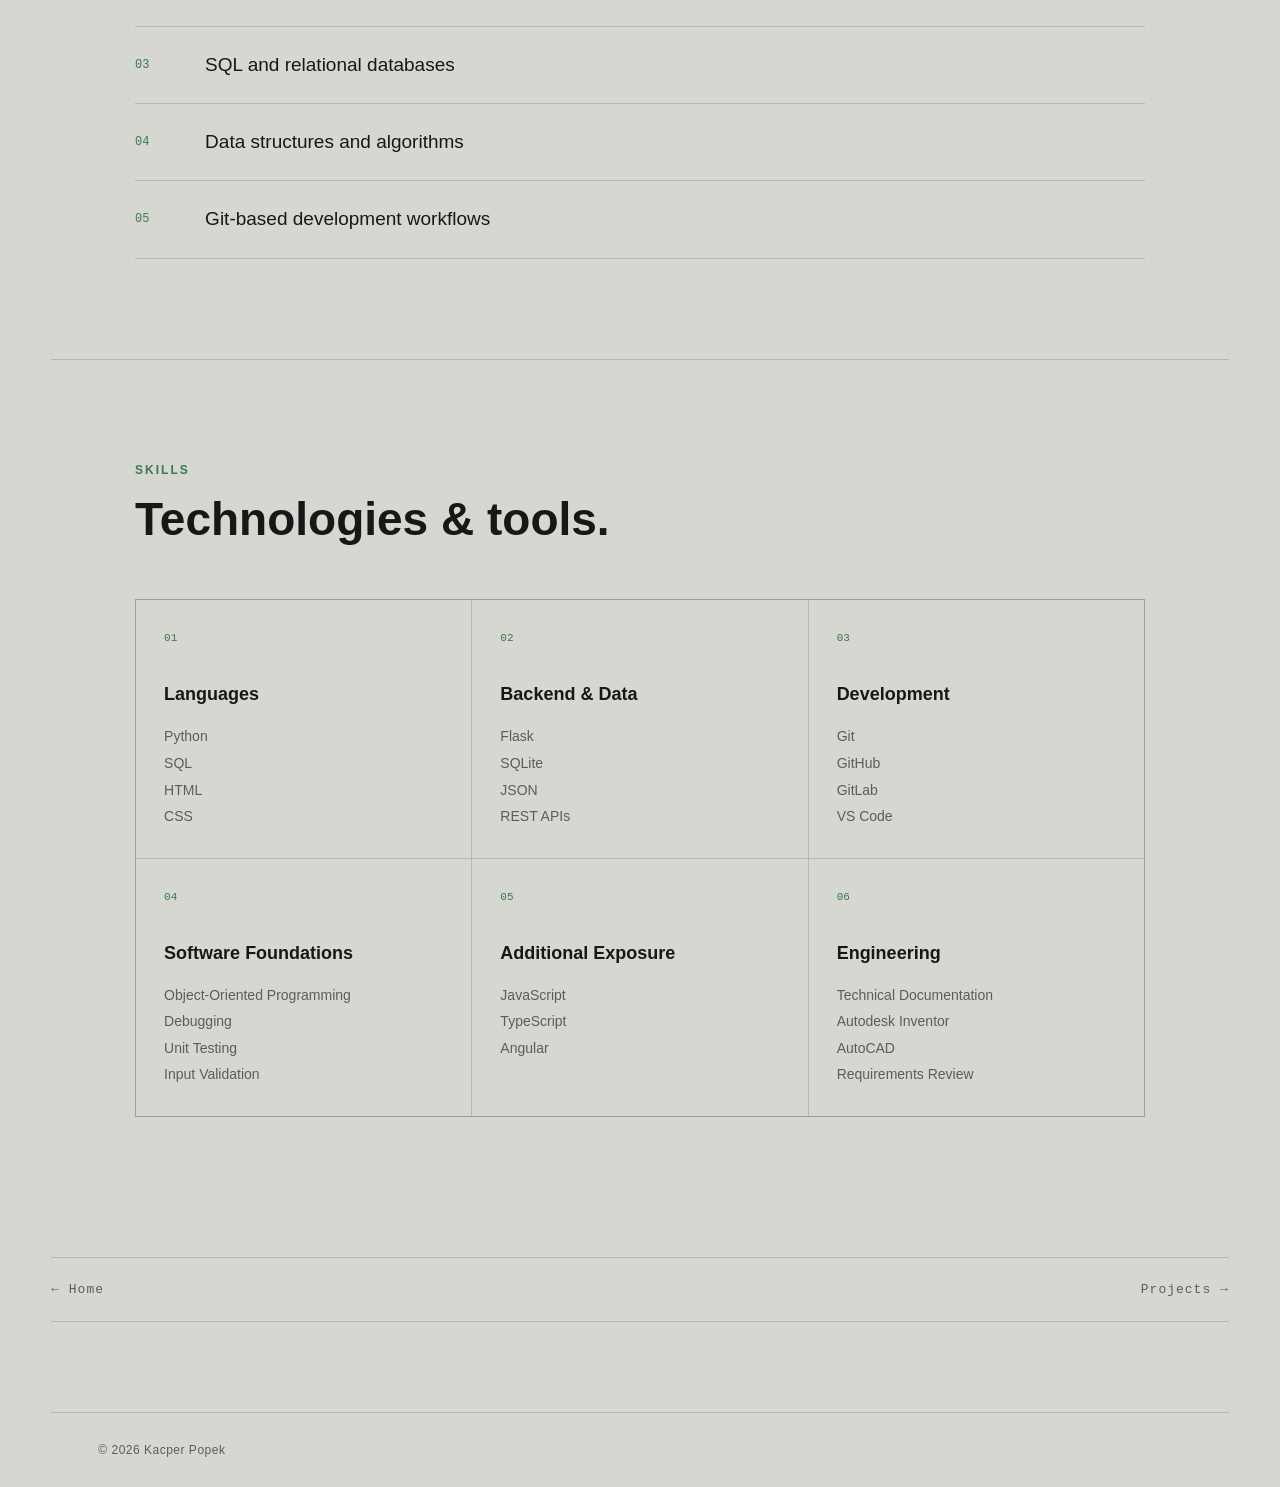
==== commit 1d070833: "Redesign home navigation with page edge previews" ====
--- a/aboutme.html
+++ b/aboutme.html
@@ -16,23 +16,22 @@
     <script src="script.js" defer></script>
 </head>
 
-
 <body class="about-page">
 
     <a class="skip-link" href="#main">
         Skip to content
     </a>
 
-
-    <!-- HEADER -->
-
     <header>
 
         <div class="container">
 
             <div class="logo">
 
-                <a href="index.html" aria-label="Kacper Popek — home">
+                <a
+                    href="index.html"
+                    aria-label="Kacper Popek — home"
+                >
 
                     <svg
                         class="logo-mark"
@@ -65,7 +64,6 @@
 
             </div>
 
-
             <nav class="navbar" aria-label="Main navigation">
 
                 <ul class="links">
@@ -77,12 +75,14 @@
                     </li>
 
                     <li>
+
                         <a
                             href="aboutme.html"
                             aria-current="page"
                         >
                             About
                         </a>
+
                     </li>
 
                     <li>
@@ -99,14 +99,7 @@
 
     </header>
 
-
-
-    <!-- MAIN -->
-
     <main id="main">
-
-
-        <!-- INTRO -->
 
         <section class="about-hero">
 
@@ -138,10 +131,6 @@
 
         </section>
 
-
-
-        <!-- BACKGROUND -->
-
         <section class="about-section">
 
             <div class="container">
@@ -166,7 +155,6 @@
 
                     </div>
 
-
                     <div class="about-block">
 
                         <h2>
@@ -181,7 +169,6 @@
 
                     </div>
 
-
                     <div class="about-block">
 
                         <h2>
@@ -202,10 +189,6 @@
 
         </section>
 
-
-
-        <!-- CURRENT FOCUS -->
-
         <section class="about-section">
 
             <div class="container">
@@ -218,7 +201,6 @@
                     What I'm working on now.
                 </h2>
 
-
                 <div class="focus-list">
 
                     <div class="focus-item">
@@ -252,10 +234,6 @@
 
         </section>
 
-
-
-        <!-- SKILLS -->
-
         <section class="about-skills">
 
             <div class="container">
@@ -268,9 +246,7 @@
                     Technologies & tools.
                 </h2>
 
-
                 <div class="skills-content">
-
 
                     <div class="skill-group">
 
@@ -291,7 +267,6 @@
 
                     </div>
 
-
                     <div class="skill-group">
 
                         <p class="skill-number">
@@ -311,7 +286,6 @@
 
                     </div>
 
-
                     <div class="skill-group">
 
                         <p class="skill-number">
@@ -331,7 +305,6 @@
 
                     </div>
 
-
                     <div class="skill-group">
 
                         <p class="skill-number">
@@ -351,7 +324,6 @@
 
                     </div>
 
-
                     <div class="skill-group">
 
                         <p class="skill-number">
@@ -369,7 +341,6 @@
                         </p>
 
                     </div>
-
 
                     <div class="skill-group">
 
@@ -390,16 +361,11 @@
 
                     </div>
 
-
                 </div>
 
             </div>
 
         </section>
-
-
-
-        <!-- FUTURE ROBOT PAGE TRANSITION -->
 
         <nav
             class="page-transition-nav"
@@ -413,7 +379,6 @@
                 ← Home
             </a>
 
-
             <a
                 class="page-transition-link page-transition-next"
                 href="projects.html"
@@ -423,13 +388,7 @@
 
         </nav>
 
-
     </main>
-
-
-
-         <!-- FOOTER -->
-
 
     <footer class="footer">
 
--- a/style.css
+++ b/style.css
@@ -1,5 +1,3 @@
-/* ---------- BASIC RESET ---------- */
-
 * {
     margin: 0;
     padding: 0;
@@ -10,28 +8,87 @@
     scroll-behavior: smooth;
 }
 
+body {
+    min-height: 100vh;
+    font-family: Arial, Helvetica, sans-serif;
+    background: var(--page-bg);
+    color: var(--text);
+}
+
+a {
+    color: inherit;
+}
+
+button {
+    font: inherit;
+}
+
+ul {
+    list-style: none;
+}
+
+[hidden] {
+    display: none !important;
+}
+
 :root {
-    --bg: #070a08;
-    --surface: #101713;
-
-    --text: #e7ece8;
-    --text-muted: #9ca8a0;
-
-    --accent: #72d68a;
-    --accent-hover: #9beaac;
-
-    --border: #26352c;
-}
-
-body {
-    font-family: Arial, Helvetica, sans-serif;
-    background-color: var(--bg);
-    color: var(--text);
-    transition: background-color 0.15s linear;
-}
-
-
-/* ---------- MAIN WIDTH ---------- */
+    --page-bg: #ecece8;
+    --surface: #dfdfda;
+    --text: #171717;
+    --text-muted: #62625e;
+    --accent: #3f8055;
+    --accent-hover: #2f6843;
+    --border: rgba(20, 20, 20, 0.15);
+    --logo-color: var(--accent);
+    --header-height: 71px;
+}
+
+.about-page,
+.projects-page,
+.case-page {
+    --page-bg: #d7d7d2;
+    --surface: #cacac5;
+    --text: #171717;
+    --text-muted: #5d5d58;
+    --accent: #39784f;
+    --accent-hover: #2f6543;
+    --border: rgba(20, 20, 20, 0.16);
+    --logo-color: #39784f;
+}
+
+.sr-only {
+    position: absolute;
+    width: 1px;
+    height: 1px;
+    padding: 0;
+    margin: -1px;
+    overflow: hidden;
+    clip-path: inset(50%);
+    white-space: nowrap;
+    border: 0;
+}
+
+.skip-link {
+    position: fixed;
+    top: 8px;
+    left: 8px;
+    z-index: 5000;
+    padding: 12px 16px;
+    background: var(--surface);
+    color: var(--accent);
+    text-decoration: none;
+    transform: translateY(-150%);
+}
+
+.skip-link:focus {
+    transform: translateY(0);
+}
+
+a:focus-visible,
+button:focus-visible {
+    outline: 2px solid var(--accent);
+    outline-offset: 4px;
+}
 
 .container {
     width: 92%;
@@ -39,49 +96,47 @@
     margin: 0 auto;
 }
 
-
-/* ---------- NAVBAR ---------- */
-
 header {
     position: sticky;
     top: 0;
     z-index: 1000;
-
-    background-color: var(--bg);
+    background: var(--page-bg);
 }
 
 header .container {
     display: flex;
     align-items: stretch;
     justify-content: space-between;
-
     border-bottom: 1px solid var(--border);
 }
 
-
-/* ---------- LOGO ---------- */
-
 .logo {
     display: flex;
     align-items: center;
 }
 
-.logo h1 {
-    margin: 0;
-}
-
 .logo a {
+    display: flex;
+    align-items: center;
+    gap: 12px;
+    min-height: 70px;
+    color: var(--logo-color);
+    text-decoration: none;
+}
+
+.logo-mark {
     display: block;
-}
-
-.logo img {
-    display: block;
-    height: 70px;
-    width: auto;
-}
-
-
-/* ---------- NAV LINKS ---------- */
+    width: 64px;
+    height: 58px;
+    flex-shrink: 0;
+}
+
+.logo-name {
+    font-size: 12px;
+    line-height: 1.4;
+    letter-spacing: 2px;
+    text-transform: uppercase;
+}
 
 .navbar {
     display: flex;
@@ -90,7 +145,6 @@
 
 .links {
     display: flex;
-    list-style: none;
 }
 
 .links li {
@@ -101,61 +155,59 @@
     display: flex;
     align-items: center;
     justify-content: center;
-
     min-width: 110px;
     padding: 0 20px;
-
     border-right: 1px solid var(--border);
-
     color: var(--text-muted);
     text-decoration: none;
-
     font-size: 13px;
     letter-spacing: 1px;
-
     transition:
         color 0.2s ease,
         background-color 0.2s ease;
 }
 
 .links li:last-child a {
-    border-right: none;
-}
-
-.links a:hover {
-    background-color: var(--surface);
-    color: var(--accent);
-}
-
-
-/* ---------- SECTIONS ---------- */
+    border-right: 0;
+}
+
+.links a:hover,
+.links a[aria-current="page"] {
+    color: var(--accent);
+    background: var(--surface);
+}
+
+main {
+    display: block;
+}
 
 section {
     width: 92%;
     max-width: 1200px;
-    min-height: 100vh;
-
     margin: 0 auto;
-    padding: 90px 40px;
-
-    border: none;
-}
-
-section .container {
-    width: 100%;
-}
-
-
-/* ---------- GENERAL TYPOGRAPHY ---------- */
-
+    padding: 100px 40px;
+    scroll-margin-top: calc(var(--header-height) + 20px);
+}
+
+section h1,
 section h2,
 section h3 {
     color: var(--text);
 }
 
+section h1 {
+    font-size: clamp(44px, 6vw, 76px);
+    line-height: 1.03;
+    letter-spacing: -2px;
+}
+
 section h2 {
-    font-size: 36px;
-    margin-bottom: 25px;
+    font-size: clamp(30px, 4vw, 46px);
+    line-height: 1.1;
+}
+
+section h3 {
+    font-size: 22px;
 }
 
 section p {
@@ -163,441 +215,60 @@
     line-height: 1.7;
 }
 
-
-/* ---------- HOME ---------- */
-
-#home {
-    display: flex;
-    align-items: center;
-}
-
-#home h1 {
-    font-size: 52px;
-    margin-bottom: 18px;
-    line-height: 1.1;
-}
-
-#home p {
-    max-width: 700px;
-    font-size: 18px;
-    line-height: 1.6;
-}
-
+.page-label,
 .home-label {
-    margin-bottom: 15px;
-
-    color: var(--accent);
-
+    color: var(--accent) !important;
     font-size: 12px !important;
     font-weight: bold;
     letter-spacing: 2px;
-}
-
-.home-links {
-    display: flex;
-    gap: 15px;
-
-    margin-top: 30px;
-}
-
-.home-links a {
-    padding: 12px 18px;
-
-    border: 1px solid var(--border);
-
-    color: var(--text);
-    text-decoration: none;
-
-    font-size: 13px;
-    letter-spacing: 0.8px;
-
-    transition:
-        color 0.2s ease,
-        border-color 0.2s ease,
-        background-color 0.2s ease;
-}
-
-.home-links a:hover {
-    color: var(--accent);
-    border-color: var(--accent);
-    background-color: var(--surface);
-}
-
-
-/* ---------- ABOUT ---------- */
-
-#about .container {
-    max-width: 900px;
-    margin-left: 0;
-}
-
-.about-content {
+    text-transform: uppercase;
+}
+
+#home {
+    display: flex;
+    align-items: center;
+    min-height: calc(100vh - var(--header-height));
+    padding-top: 40px;
+    padding-bottom: 40px;
+    text-align: center;
+}
+
+#home .container {
+    width: 100%;
+}
+
+.home-intro {
+    position: relative;
+    z-index: 2;
+}
+
+.home-intro h1 {
+    margin-top: 12px;
+    font-size: clamp(52px, 7vw, 88px);
+    letter-spacing: -3px;
+}
+
+.home-subtitle {
+    margin: 18px auto 0;
+    max-width: 540px;
+    font-size: 16px;
+}
+
+.robot-navigation {
+    position: relative;
+    height: clamp(320px, 46vh, 510px);
     margin-top: 25px;
 }
 
-.about-content p {
-    margin-bottom: 18px;
-}
-
-
-/* ---------- PROJECTS ---------- */
-
-#projects h2 {
-    font-size: 36px;
-    margin-bottom: 30px;
-}
-
-.project ul {
-    list-style: none;
-}
-
-.project-item {
-    padding: 25px 0 35px 0;
-    border-bottom: 1px solid var(--border);
-}
-
-.project-item:first-child {
-    border-top: 1px solid var(--border);
-}
-
-.project-item h3 {
-    margin-bottom: 6px;
-    font-size: 22px;
-}
-
-.project-language {
-    margin-top: 5px;
-    font-size: 13px;
-    color: var(--accent);
-    letter-spacing: 0.5px;
-}
-
-.project-description {
-    margin-top: 8px;
-    max-width: 700px;
-    line-height: 1.6;
-}
-
-.project .project-link {
-    display: block;
-    width: fit-content;
-
-    margin-top: 12px;
-
-    color: var(--accent);
-    text-decoration: none;
-
-    font-size: 13px;
-    letter-spacing: 1px;
-
-    transition: color 0.2s ease;
-}
-
-.project .project-link:hover {
-    color: var(--accent-hover);
-}
-
-
-/* ---------- SKILLS ---------- */
-
-.skills-content {
-    display: grid;
-    grid-template-columns: repeat(3, 1fr);
-    gap: 20px;
-
-    margin-top: 30px;
-}
-
-.skill-group {
-    padding: 25px;
-
-    background-color: rgba(16, 23, 19, 0.65);
-    border: 1px solid var(--border);
-}
-
-.skill-group h3 {
-    margin-bottom: 12px;
-
-    color: var(--accent);
-
-    font-size: 16px;
-    letter-spacing: 0.8px;
-}
-
-.skill-group p {
-    font-size: 15px;
-    line-height: 1.7;
-}
-
-
-/* ---------- CONTACT ---------- */
-
-#contact .container {
-    max-width: 800px;
-    margin-left: 0;
-}
-
-#contact p {
-    margin-bottom: 14px;
-}
-
-#contact a {
-    color: var(--accent);
-    text-decoration: none;
-
-    transition: color 0.2s ease;
-}
-
-#contact a:hover {
-    color: var(--accent-hover);
-}
-
-
-/* ---------- FOOTER ---------- */
-
-.footer {
-    width: 92%;
-    max-width: 1200px;
-
-    margin: 0 auto;
-    padding: 30px 0;
-
-    border-top: 1px solid var(--border);
-
-    color: var(--text-muted);
-}
-
-.footer .container {
-    width: 100%;
-}
-
-.footer p {
-    font-size: 13px;
-}
-
-
-/* ---------- MOBILE ---------- */
-
-@media (max-width: 850px) {
-
-    header .container {
-        flex-direction: column;
-    }
-
-    .logo {
-        justify-content: center;
-        padding: 10px 0;
-    }
-
-    .links {
-        width: 100%;
-        flex-wrap: wrap;
-    }
-
-    .links li {
-        flex: 1;
-    }
-
-    .links a {
-        min-width: 0;
-        min-height: 50px;
-
-        border-top: 1px solid var(--border);
-    }
-
-    section {
-        padding: 60px 25px;
-    }
-
-    #home h1 {
-        font-size: 40px;
-    }
-
-    section h2 {
-        font-size: 30px;
-    }
-
-    .home-links {
-        flex-wrap: wrap;
-    }
-
-    .skills-content {
-        grid-template-columns: 1fr;
-    }
-}
-/* Project categories and case studies */
-section { scroll-margin-top: 76px; }
-.section-intro { max-width: 700px; margin: -10px 0 26px; }
-.project-filters { display: flex; flex-wrap: wrap; gap: 8px; margin-bottom: 26px; }
-.filter-button {
-    appearance: none; background: transparent; border: 1px solid var(--border);
-    padding: 10px 16px; color: var(--text-muted); font: inherit; cursor: pointer;
-}
-.filter-button:hover, .filter-button:focus-visible, .filter-button.active {
-    color: var(--accent); border-color: var(--accent); background: var(--surface);
-}
-.project-category { color: var(--text-muted); text-transform: uppercase; letter-spacing: 1.5px; font-size: 11px; }
-.project-item h3 { margin-top: 5px; }
-.project-item { max-width: 820px; }
-.project-link:focus-visible, a:focus-visible { outline: 2px solid var(--accent); outline-offset: 4px; }
-.case-page { background: var(--bg); }
-.case-study { padding: clamp(60px, 9vw, 130px) 0; min-height: calc(100vh - 170px); }
-.case-study h1 { font-size: clamp(42px, 6vw, 76px); line-height: 1.08; margin: 10px 0 24px; }
-.case-lead { max-width: 780px; font-size: clamp(19px, 2.4vw, 25px); line-height: 1.55; color: var(--text); }
-.case-grid { display: grid; grid-template-columns: 1.5fr 1fr; gap: 55px; margin-top: 70px; }
-.case-grid h2, .asset-note h2 { font-size: 23px; margin-bottom: 14px; }
-.case-grid p, .asset-note p { color: var(--text-muted); line-height: 1.75; }
-.asset-note { margin: 70px 0 45px; padding: 28px; border: 1px solid var(--border); background: var(--surface); }
-.back-link { color: var(--accent); text-decoration: none; }
-.back-link:hover { text-decoration: underline; }
-@media (max-width: 850px) {
-    section { min-height: auto; scroll-margin-top: 150px; }
-    #home { min-height: calc(100vh - 160px); }
-    .case-grid { grid-template-columns: 1fr; gap: 35px; margin-top: 48px; }
-    .links a { padding: 12px; font-size: 12px; }
-    .case-study { width: 88%; }
-}
-@media (prefers-reduced-motion: reduce) {
-    html { scroll-behavior: auto; }
-    body { transition: none; }
-}
-
-.project-preview { display: block; width: 100%; max-height: 280px; object-fit: contain; object-position: left center; margin-bottom: 22px; padding: 10px; background: #f7f8f7; }
-.case-gallery { margin: 70px 0 45px; }
-.case-gallery h2 { font-size: 27px; margin-bottom: 12px; }
-.case-gallery > p { max-width: 740px; color: var(--text-muted); line-height: 1.7; margin-bottom: 32px; }
-.case-gallery h3 { color: var(--accent); font-size: 17px; margin: 36px 0 18px; font-weight: normal; }
-.drawing-grid { display: grid; grid-template-columns: repeat(2,minmax(0,1fr)); gap: 22px; }
-.drawing-grid figure { min-width: 0; border: 1px solid var(--border); background: var(--surface); }
-.drawing-grid a { display: block; background: white; }
-.drawing-grid img { display: block; width: 100%; height: 300px; object-fit: contain; }
-.drawing-grid a:hover img { opacity: .85; }
-.drawing-grid figcaption { padding: 13px 15px; color: var(--text-muted); font-size: 13px; }
-.drawing-grid-wide { grid-template-columns: 1fr; }
-.drawing-grid-wide img { height: auto; }
-@media (max-width: 650px) {
-    .drawing-grid { grid-template-columns: 1fr; }
-    .drawing-grid img { height: auto; }
-}
-.case-limitation { color: var(--text-muted); line-height: 1.7; margin: -12px 0 38px; font-size: 14px; }
-
-.project-status { color: var(--text-muted); font-size: 14px; margin-bottom: 20px; }
-
-/* Shared scroll palette: the SVG has no opaque image background. */
-:root { --page-bg: #050514; --logo-color: #72d68a; --header-height: 71px; }
-body, .case-page, header { background-color: var(--page-bg); transition: background-color 150ms linear; }
-.logo a { display: flex; align-items: center; gap: 12px; min-height: 70px; color: var(--logo-color); text-decoration: none; transition: color 150ms linear; }
-.logo-mark { display: block; width: 64px; height: 58px; flex-shrink: 0; }
-.logo-name { font-size: 12px; letter-spacing: 2px; line-height: 1.4; text-transform: uppercase; }
-[hidden] { display: none !important; }
-section, #main { scroll-margin-top: calc(var(--header-height) + 18px); }
-.project-context { font-size: 13px; margin-top: 12px; }
-#home .availability { margin-top: 20px; color: var(--accent); font-size: 16px; }
-.case-grid { grid-template-columns: repeat(2, minmax(0, 1fr)); }
-.case-grid > div { padding-top: 20px; border-top: 1px solid var(--border); }
-.sr-only { position: absolute; width: 1px; height: 1px; padding: 0; margin: -1px; overflow: hidden; clip-path: inset(50%); white-space: nowrap; border: 0; }
-.skip-link { position: fixed; top: 8px; left: 8px; z-index: 2000; transform: translateY(-150%); padding: 12px; background: var(--surface); color: var(--accent); }
-.skip-link:focus { transform: translateY(0); }
-@media (max-width: 850px) {
-  :root { --header-height: 130px; }
-  .logo { padding: 0; }
-  .logo a { min-height: 64px; }
-  .logo-mark { width: 56px; height: 52px; }
-  .case-grid { grid-template-columns: 1fr; }
-  .links { justify-content: center; }
-  .links a { padding: 12px 8px; letter-spacing: .3px; }
-  section { width: 92%; padding: 52px 8px; }
-  #home { min-height: calc(100svh - var(--header-height)); }
-  .case-study h1 { font-size: clamp(34px, 9vw, 52px); overflow-wrap: break-word; }
-}
-@media (prefers-reduced-motion: reduce) {
-  body, header, .logo a { transition: none; }
-}
-
-
-/* Robot home layout */
-
-#home {
-    text-align: center;
-}
-
-#home .home-label {
-    max-width: none;
-}
-
-#home h1 {
-    font-size: clamp(40px, 6vw, 72px);
-}
-
-.robot-navigation {
-    display: grid;
-    grid-template-columns: 1fr 2fr 1fr;
-    align-items: center;
-    gap: 24px;
-    margin: 30px 0;
-}
-
 #robot-container {
-    width: 100%;
-    height: clamp(300px, 45vh, 500px);
-    min-width: 0;
-
+    position: absolute;
+    inset: 0;
     display: grid;
     place-items: center;
-}
-
-#home .robot-placeholder {
-    font-family: monospace;
-    font-size: 13px;
-    color: var(--text-muted);
-}
-
-.home-project-link,
-#about-button {
-    color: var(--text);
-    font-family: monospace;
-    font-size: 15px;
-    text-decoration: none;
-    transition: color 0.2s ease;
-}
-
-.home-project-link:hover,
-#about-button:hover {
-    color: var(--accent);
-}
-
-#about-button {
-    display: inline-block;
-    padding: 12px 18px;
-}
-
-@media (max-width: 650px) {
-    .robot-navigation {
-        grid-template-columns: 1fr 1fr;
-        gap: 18px;
-    }
-
-    #robot-container {
-        grid-column: 1 / -1;
-        grid-row: 1;
-        height: 320px;
-    }
-
-    .home-project-link {
-        font-size: 13px;
-    }
-}
-
-@media (prefers-reduced-motion: reduce) {
-    .home-project-link,
-    #about-button {
-        transition: none;
-    }
-}
-
-/* Robot canvas */
-#robot-container {
-    position: relative;
+    width: 100%;
+    height: 100%;
+    z-index: 2;
+    pointer-events: none;
 }
 
 #robot-container canvas {
@@ -606,40 +277,615 @@
     height: 100%;
 }
 
-#robot-container .robot-placeholder {
+.robot-placeholder {
     position: absolute;
-    margin: 0;
+    color: var(--text-muted);
+    font-family: monospace;
+    font-size: 13px;
     pointer-events: none;
 }
 
-/* Edge used for the robot grab preview */
-/* Edge used for the robot grab preview */
-.robot-grab-edge {
-    position: absolute;
-    left: 50%;
-    bottom: 32px;
-
-    width: 180px;
-    height: 120px;
-
-    transform: translateX(-50%);
-    transform-origin: top center;
-
-    background: #f1eee7;
-
-    pointer-events: none;
-
+.home-hint {
+    margin-top: 0;
+    font-family: monospace;
+    font-size: 12px;
+    letter-spacing: 1px;
+    color: var(--text-muted);
+}
+
+.page-peek {
+    position: fixed;
+    top: var(--header-height);
+    bottom: 0;
+    width: 145px;
+    z-index: 20;
+    display: flex;
+    align-items: center;
+    justify-content: center;
+    gap: 10px;
+    background: #d7d7d2;
+    color: var(--text);
+    font-family: monospace;
+    font-size: 14px;
+    letter-spacing: 0.5px;
+    text-decoration: none;
     transition:
-        transform 0.45s ease,
-        box-shadow 0.3s ease;
-}
-
-.robot-grab-edge.is-gripped {
-    transform: translateX(-50%) translateY(-8px) rotate(2deg);
-
-    box-shadow: 0 0 12px rgba(114, 214, 138, 0.5);
-}
-
-.robot-grab-edge.is-pulled {
-    transform: translateX(-50%) translateY(-90px) rotate(8deg);
+        transform 0.45s cubic-bezier(0.76, 0, 0.24, 1),
+        box-shadow 0.45s ease;
+}
+
+.page-peek-left {
+    left: 0;
+    border-right: 1px solid var(--border);
+    transform: translateX(calc(-100% + 18px));
+}
+
+.page-peek-right {
+    right: 0;
+    border-left: 1px solid var(--border);
+    transform: translateX(calc(100% - 18px));
+}
+
+.page-peek-left:hover {
+    transform: translateX(0);
+    box-shadow: 14px 0 35px rgba(0, 0, 0, 0.08);
+}
+
+.page-peek-right:hover {
+    transform: translateX(0);
+    box-shadow: -14px 0 35px rgba(0, 0, 0, 0.08);
+}
+
+.page-peek-label {
+    white-space: nowrap;
+}
+
+.page-peek-arrow {
+    color: var(--accent);
+    font-size: 18px;
+}
+
+.about-hero {
+    min-height: 75vh;
+    display: flex;
+    align-items: center;
+}
+
+.about-hero .container {
+    max-width: 1050px;
+    margin-left: 0;
+}
+
+.about-hero h1 {
+    max-width: 900px;
+    margin-top: 18px;
+}
+
+.about-lead {
+    max-width: 760px;
+    margin-top: 35px;
+    font-size: clamp(19px, 2vw, 24px);
+    color: var(--text) !important;
+}
+
+.about-secondary {
+    max-width: 720px;
+    margin-top: 25px;
+    font-size: 16px;
+}
+
+.about-section {
+    min-height: auto;
+    border-top: 1px solid var(--border);
+}
+
+.about-grid {
+    display: grid;
+    grid-template-columns: repeat(3, 1fr);
+    gap: 50px;
+    margin-top: 55px;
+}
+
+.about-block {
+    padding-top: 20px;
+    border-top: 1px solid var(--border);
+}
+
+.about-block h2 {
+    margin-bottom: 20px;
+    font-size: 27px;
+}
+
+.about-block p {
+    font-size: 15px;
+}
+
+.section-title {
+    margin-top: 14px;
+    max-width: 700px;
+}
+
+.focus-list {
+    margin-top: 55px;
+    border-top: 1px solid var(--border);
+}
+
+.focus-item {
+    display: grid;
+    grid-template-columns: 70px 1fr;
+    align-items: center;
+    padding: 22px 0;
+    border-bottom: 1px solid var(--border);
+}
+
+.focus-item span {
+    color: var(--accent);
+    font-family: monospace;
+    font-size: 12px;
+}
+
+.focus-item p {
+    color: var(--text);
+    font-size: 19px;
+}
+
+.about-skills {
+    border-top: 1px solid var(--border);
+}
+
+.skills-content {
+    display: grid;
+    grid-template-columns: repeat(3, minmax(0, 1fr));
+    gap: 1px;
+    margin-top: 55px;
+    background: var(--border);
+    border: 1px solid var(--border);
+}
+
+.skill-group {
+    min-height: 230px;
+    padding: 28px;
+    background: var(--page-bg);
+}
+
+.skill-number {
+    margin-bottom: 35px;
+    color: var(--accent) !important;
+    font-family: monospace;
+    font-size: 11px !important;
+}
+
+.skill-group h3 {
+    margin-bottom: 18px;
+    color: var(--text);
+    font-size: 18px;
+}
+
+.skill-group p {
+    font-size: 14px;
+    line-height: 1.9;
+}
+
+.projects-hero {
+    min-height: 70vh;
+    display: flex;
+    align-items: center;
+}
+
+.projects-hero .container {
+    margin-left: 0;
+    max-width: 1050px;
+}
+
+.projects-hero h1 {
+    max-width: 950px;
+    margin-top: 18px;
+}
+
+.projects-lead {
+    max-width: 760px;
+    margin-top: 35px;
+    font-size: clamp(18px, 2vw, 23px);
+    color: var(--text) !important;
+}
+
+.projects-section {
+    min-height: auto;
+    border-top: 1px solid var(--border);
+}
+
+.projects-heading {
+    display: flex;
+    align-items: end;
+    justify-content: space-between;
+    gap: 30px;
+    margin-bottom: 45px;
+}
+
+.projects-heading h2 {
+    margin-top: 12px;
+}
+
+.project-filters {
+    display: flex;
+    flex-wrap: wrap;
+    gap: 8px;
+}
+
+.filter-button {
+    appearance: none;
+    padding: 10px 16px;
+    border: 1px solid var(--border);
+    background: transparent;
+    color: var(--text-muted);
+    cursor: pointer;
+    transition:
+        color 0.2s ease,
+        background-color 0.2s ease,
+        border-color 0.2s ease;
+}
+
+.filter-button:hover,
+.filter-button.active,
+.filter-button:focus-visible {
+    color: var(--accent);
+    border-color: var(--accent);
+    background: var(--surface);
+}
+
+.project-status {
+    margin-bottom: 20px;
+    font-size: 13px;
+}
+
+.project-list {
+    border-top: 1px solid var(--border);
+}
+
+.project-item {
+    display: grid;
+    grid-template-columns: 90px minmax(0, 1fr);
+    gap: 35px;
+    padding: 55px 0;
+    border-bottom: 1px solid var(--border);
+}
+
+.project-number {
+    padding-top: 6px;
+    color: var(--accent);
+    font-family: monospace;
+    font-size: 12px;
+}
+
+.project-content {
+    max-width: 850px;
+}
+
+.project-category {
+    margin-bottom: 10px;
+    color: var(--accent) !important;
+    font-size: 11px !important;
+    letter-spacing: 1.5px;
+    text-transform: uppercase;
+}
+
+.project-item h3 {
+    margin-bottom: 8px;
+    font-size: clamp(28px, 3vw, 40px);
+}
+
+.project-language {
+    margin-top: 8px;
+    color: var(--accent) !important;
+    font-size: 13px;
+    letter-spacing: 0.4px;
+}
+
+.project-description {
+    max-width: 720px;
+    margin-top: 18px;
+    font-size: 15px;
+}
+
+.project-context {
+    margin-top: 20px;
+    font-size: 12px;
+    letter-spacing: 0.5px;
+}
+
+.project-featured {
+    padding-top: 70px;
+    padding-bottom: 70px;
+}
+
+.project-featured h3 {
+    font-size: clamp(38px, 5vw, 58px);
+}
+
+.project-actions {
+    display: flex;
+    flex-wrap: wrap;
+    gap: 20px;
+    margin-top: 28px;
+}
+
+.project-link {
+    color: var(--accent);
+    font-family: monospace;
+    font-size: 13px;
+    letter-spacing: 0.5px;
+    text-decoration: none;
+    transition:
+        color 0.2s ease,
+        transform 0.2s ease;
+}
+
+.project-link:hover {
+    color: var(--accent-hover);
+    transform: translateX(4px);
+}
+
+.project-preview {
+    display: block;
+    width: 100%;
+    max-height: 320px;
+    margin-bottom: 30px;
+    padding: 10px;
+    background: #f3f3ef;
+    object-fit: contain;
+    object-position: left center;
+}
+
+.page-transition-nav {
+    display: flex;
+    align-items: center;
+    justify-content: space-between;
+    width: 92%;
+    max-width: 1200px;
+    margin: 40px auto 90px;
+    border-top: 1px solid var(--border);
+    border-bottom: 1px solid var(--border);
+}
+
+.page-transition-link {
+    display: block;
+    padding: 24px 0;
+    color: var(--text-muted);
+    font-family: monospace;
+    font-size: 13px;
+    letter-spacing: 1px;
+    text-decoration: none;
+    transition:
+        color 0.2s ease,
+        transform 0.2s ease;
+}
+
+.page-transition-link:hover {
+    color: var(--accent);
+}
+
+.page-transition-prev:hover,
+.page-transition-home:hover {
+    transform: translateX(-5px);
+}
+
+.page-transition-next:hover {
+    transform: translateX(5px);
+}
+
+.case-study {
+    min-height: calc(100vh - var(--header-height));
+    padding-top: 110px;
+}
+
+.case-study h1 {
+    max-width: 900px;
+    margin-top: 15px;
+}
+
+.case-lead {
+    max-width: 780px;
+    margin-top: 25px;
+    color: var(--text) !important;
+    font-size: clamp(19px, 2vw, 25px);
+}
+
+.case-grid {
+    display: grid;
+    grid-template-columns: repeat(2, minmax(0, 1fr));
+    gap: 50px;
+    margin-top: 70px;
+}
+
+.case-grid > div {
+    padding-top: 22px;
+    border-top: 1px solid var(--border);
+}
+
+.case-grid h2 {
+    margin-bottom: 16px;
+    font-size: 23px;
+}
+
+.case-limitation {
+    margin-top: 20px;
+    font-size: 13px;
+}
+
+.asset-note {
+    margin: 70px 0;
+    padding: 30px;
+    border: 1px solid var(--border);
+    background: var(--surface);
+}
+
+.back-link {
+    color: var(--accent);
+    text-decoration: none;
+}
+
+.case-gallery {
+    margin: 70px 0;
+}
+
+.case-gallery h2 {
+    margin-bottom: 15px;
+    font-size: 28px;
+}
+
+.case-gallery > p {
+    max-width: 740px;
+    margin-bottom: 35px;
+}
+
+.case-gallery h3 {
+    margin: 40px 0 18px;
+    color: var(--accent);
+    font-size: 17px;
+    font-weight: normal;
+}
+
+.drawing-grid {
+    display: grid;
+    grid-template-columns: repeat(2, minmax(0, 1fr));
+    gap: 20px;
+}
+
+.drawing-grid figure {
+    border: 1px solid var(--border);
+    background: var(--surface);
+}
+
+.drawing-grid a {
+    display: block;
+    background: white;
+}
+
+.drawing-grid img {
+    display: block;
+    width: 100%;
+    height: 300px;
+    object-fit: contain;
+}
+
+.drawing-grid figcaption {
+    padding: 14px 16px;
+    color: var(--text-muted);
+    font-size: 13px;
+}
+
+.drawing-grid-wide {
+    grid-template-columns: 1fr;
+}
+
+.drawing-grid-wide img {
+    height: auto;
+}
+
+.footer {
+    width: 92%;
+    max-width: 1200px;
+    margin: 0 auto;
+    padding: 30px 0;
+    border-top: 1px solid var(--border);
+    color: var(--text-muted);
+}
+
+.footer p {
+    font-size: 12px;
+    letter-spacing: 0.5px;
+}
+
+@media (max-width: 850px) {
+
+    :root {
+        --header-height: 125px;
+    }
+
+    header .container {
+        flex-direction: column;
+    }
+
+    .logo {
+        justify-content: center;
+    }
+
+    .logo a {
+        min-height: 64px;
+    }
+
+    .logo-mark {
+        width: 56px;
+        height: 52px;
+    }
+
+    .links {
+        width: 100%;
+        justify-content: center;
+    }
+
+    .links li {
+        flex: 1;
+    }
+
+    .links a {
+        min-width: 0;
+        min-height: 48px;
+        padding: 10px;
+        border-top: 1px solid var(--border);
+        font-size: 12px;
+    }
+
+    section {
+        width: 92%;
+        padding: 70px 8px;
+    }
+
+    #robot-container {
+        height: 320px;
+    }
+
+    .page-peek {
+        display: none;
+    }
+
+    .about-grid {
+        grid-template-columns: 1fr;
+    }
+
+    .skills-content {
+        grid-template-columns: 1fr 1fr;
+    }
+
+    .projects-heading {
+        flex-direction: column;
+        align-items: flex-start;
+    }
+
+    .project-item {
+        grid-template-columns: 55px 1fr;
+        gap: 18px;
+    }
+
+    .case-grid {
+        grid-template-columns: 1fr;
+    }
+
+    .drawing-grid {
+        grid-template-columns: 1fr;
+    }
+}
+
+@media (prefers-reduced-motion: reduce) {
+
+    html {
+        scroll-behavior: auto;
+    }
+
+    *,
+    *::before,
+    *::after {
+        transition-duration: 0.01ms !important;
+        animation-duration: 0.01ms !important;
+    }
 }
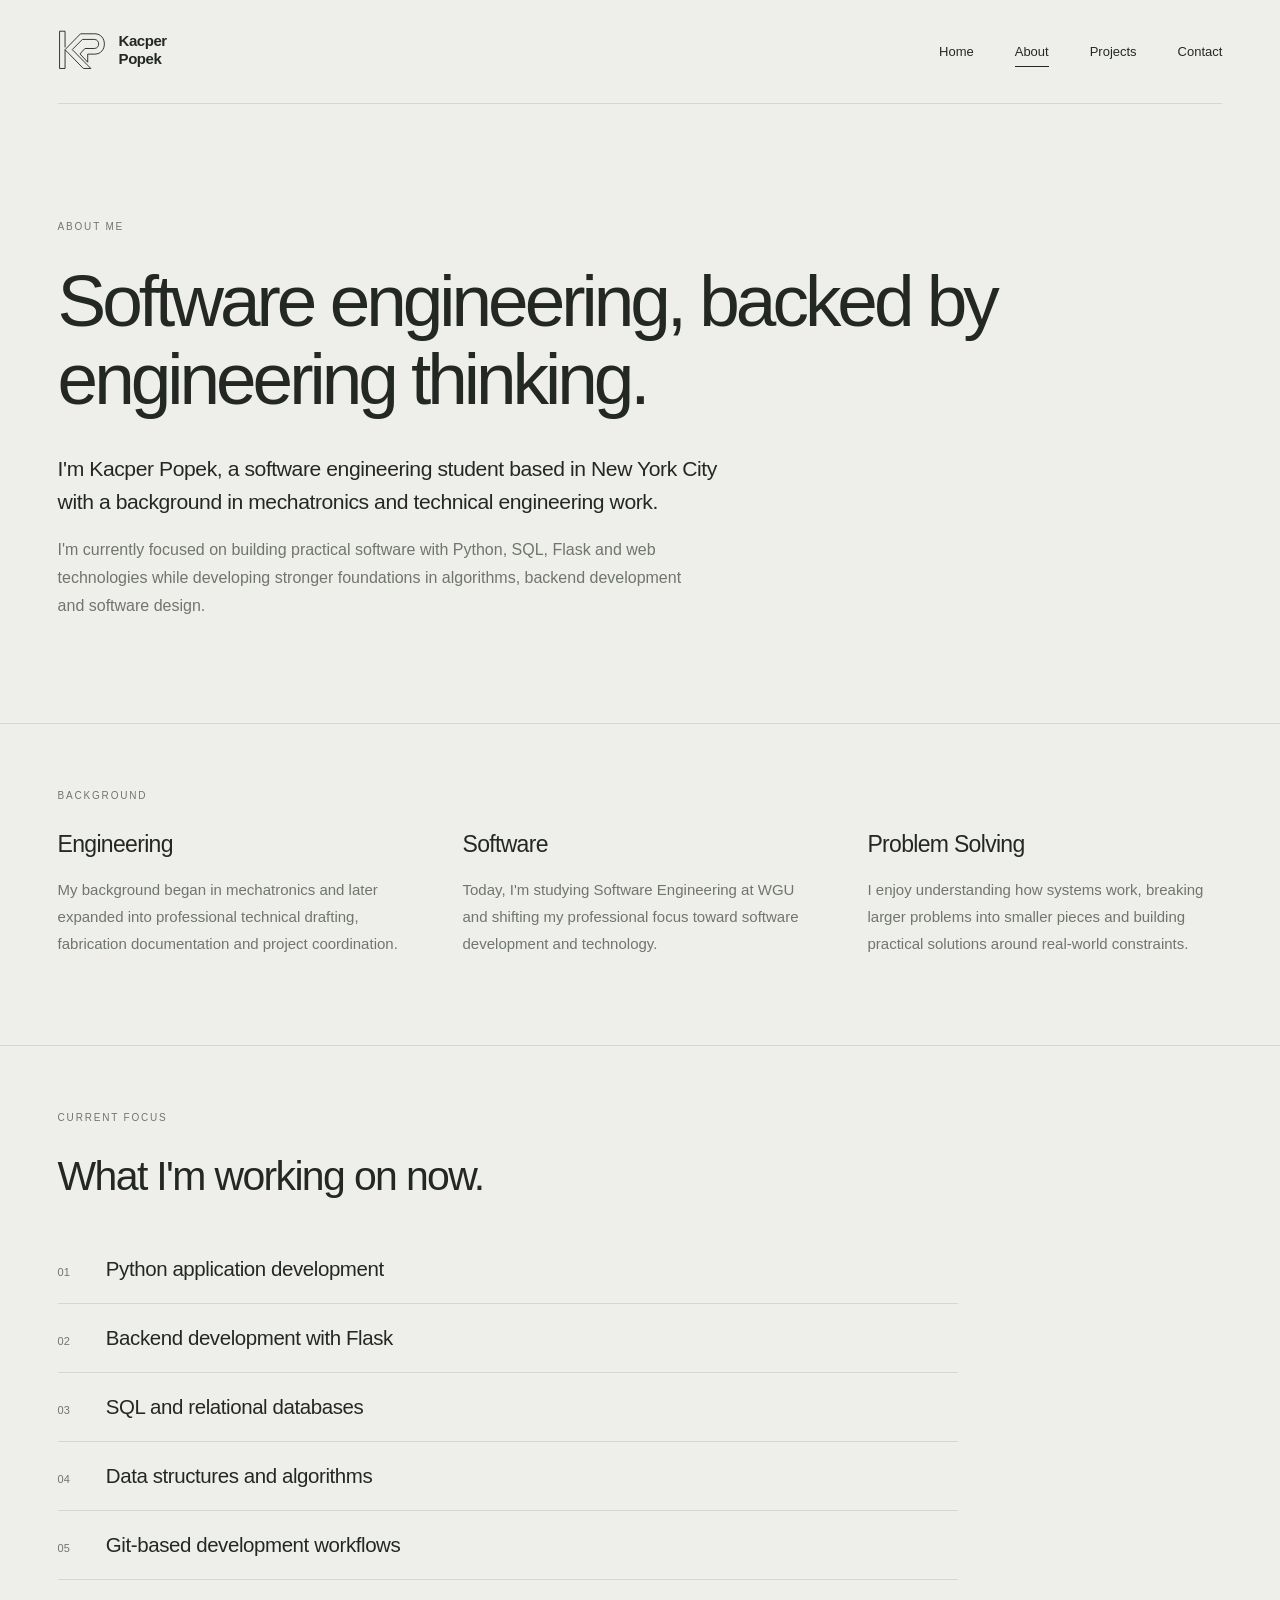
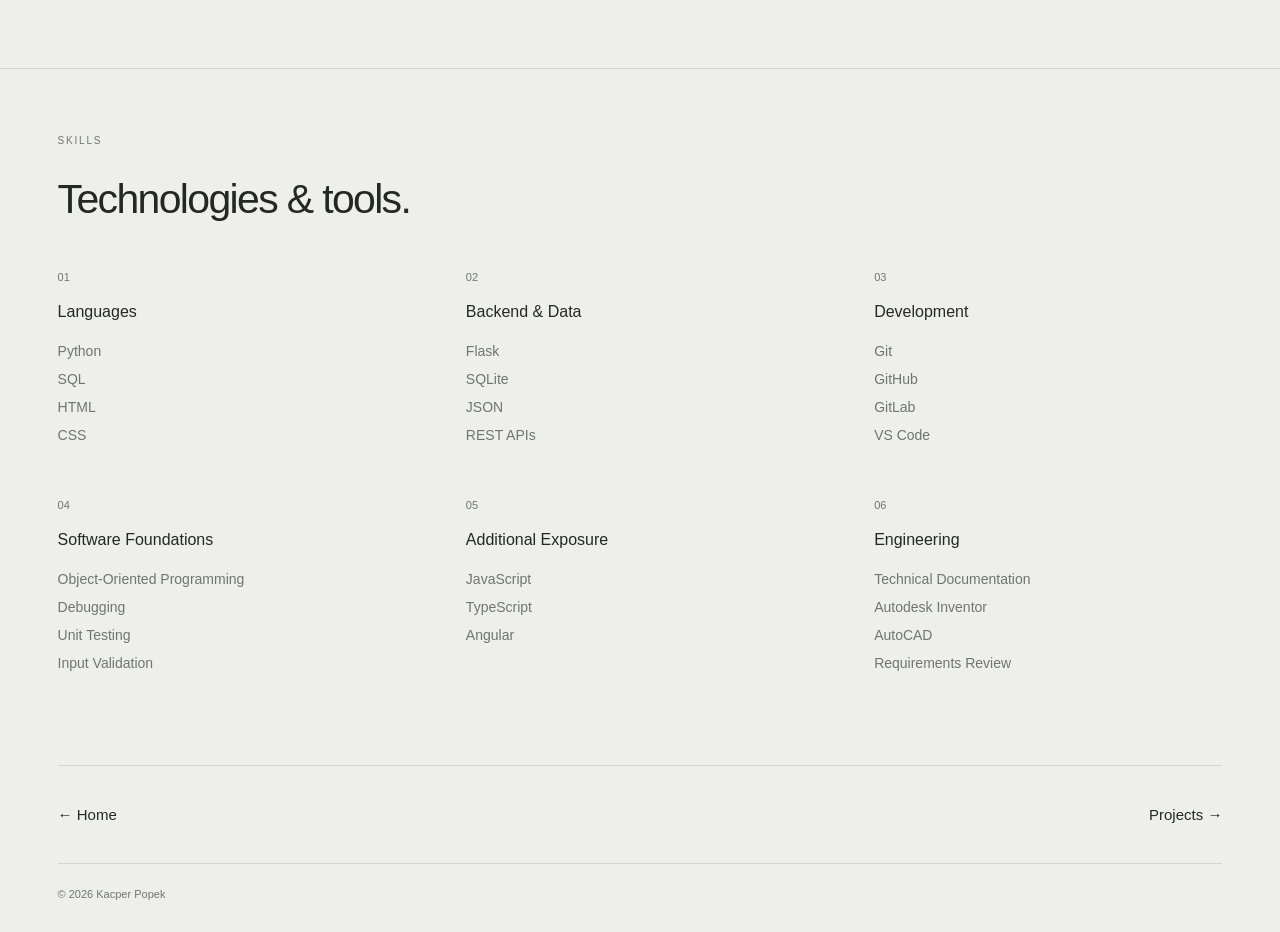
==== commit d2f88b74: "Add cyberpunk contact page and update navigation" ====
--- a/aboutme.html
+++ b/aboutme.html
@@ -90,6 +90,10 @@
                             Projects
                         </a>
                     </li>
+                    
+                    <li>
+                        <a href="contact.html">Contact</a>
+                    </li>
 
                 </ul>
 
--- a/style.css
+++ b/style.css
@@ -1,891 +1,1574 @@
-* {
-    margin: 0;
-    padding: 0;
-    box-sizing: border-box;
+:root {
+  --bg: #eeefeb;
+  --paper: #f8f8f4;
+  --ink: #242824;
+  --muted: #70756d;
+  --line: #d4d7cf;
+  --accent: #4e7954;
+  --header-height: 104px;
+  --gutter: clamp(24px, 4.5vw, 80px);
+  --corner-size: clamp(160px, 17vw, 230px);
+}
+
+*,
+*::before,
+*::after {
+  box-sizing: border-box;
 }
 
 html {
-    scroll-behavior: smooth;
+  color-scheme: light;
 }
 
 body {
-    min-height: 100vh;
-    font-family: Arial, Helvetica, sans-serif;
-    background: var(--page-bg);
-    color: var(--text);
+  margin: 0;
+  background: var(--bg);
+  color: var(--ink);
+  font-family: Arial, Helvetica, sans-serif;
+  -webkit-font-smoothing: antialiased;
 }
 
 a {
-    color: inherit;
+  color: inherit;
+  text-decoration: none;
 }
 
 button {
-    font: inherit;
-}
-
-ul {
-    list-style: none;
+  font: inherit;
+}
+
+button,
+a {
+  -webkit-tap-highlight-color: transparent;
+}
+
+button:not(:disabled),
+a {
+  touch-action: manipulation;
+}
+
+button:focus-visible,
+a:focus-visible {
+  outline: 2px solid var(--accent);
+  outline-offset: 6px;
+}
+
+img {
+  max-width: 100%;
+  display: block;
 }
 
 [hidden] {
-    display: none !important;
-}
-
-:root {
-    --page-bg: #ecece8;
-    --surface: #dfdfda;
-    --text: #171717;
-    --text-muted: #62625e;
-    --accent: #3f8055;
-    --accent-hover: #2f6843;
-    --border: rgba(20, 20, 20, 0.15);
-    --logo-color: var(--accent);
-    --header-height: 71px;
-}
-
-.about-page,
-.projects-page,
-.case-page {
-    --page-bg: #d7d7d2;
-    --surface: #cacac5;
-    --text: #171717;
-    --text-muted: #5d5d58;
-    --accent: #39784f;
-    --accent-hover: #2f6543;
-    --border: rgba(20, 20, 20, 0.16);
-    --logo-color: #39784f;
-}
-
-.sr-only {
-    position: absolute;
-    width: 1px;
-    height: 1px;
-    padding: 0;
-    margin: -1px;
-    overflow: hidden;
-    clip-path: inset(50%);
-    white-space: nowrap;
-    border: 0;
-}
-
-.skip-link {
-    position: fixed;
-    top: 8px;
-    left: 8px;
-    z-index: 5000;
-    padding: 12px 16px;
-    background: var(--surface);
-    color: var(--accent);
-    text-decoration: none;
-    transform: translateY(-150%);
+  display: none !important;
+}
+
+p,
+h1,
+h2,
+h3 {
+  margin: 0;
+}
+
+.container {
+  width: min(100% - var(--gutter) * 2, 1440px);
+  margin-inline: auto;
+}
+
+.sr-only,
+.skip-link:not(:focus) {
+  position: absolute;
+  width: 1px;
+  height: 1px;
+  padding: 0;
+  margin: -1px;
+  overflow: hidden;
+  clip-path: inset(50%);
+  white-space: nowrap;
 }
 
 .skip-link:focus {
+  position: fixed;
+  inset: 12px auto auto 12px;
+  z-index: 100;
+  background: var(--paper);
+  padding: 12px 18px;
+}
+
+header {
+  position: relative;
+  z-index: 40;
+}
+
+header > .container {
+  min-height: 104px;
+  display: flex;
+  align-items: center;
+  justify-content: space-between;
+  gap: 32px;
+  border-bottom: 1px solid var(--line);
+}
+
+.logo a {
+  display: inline-flex;
+  align-items: center;
+  gap: 13px;
+}
+
+.logo-mark {
+  width: 48px;
+  height: 44px;
+}
+
+.logo-name {
+  font-size: 15px;
+  font-weight: 600;
+  line-height: 1.15;
+  letter-spacing: -.45px;
+}
+
+.links {
+  display: flex;
+  align-items: center;
+  gap: clamp(20px, 3.2vw, 48px);
+  list-style: none;
+  margin: 0;
+  padding: 0;
+}
+
+.links a,
+.nav-future {
+  display: inline-flex;
+  align-items: center;
+  gap: 8px;
+  padding-block: 12px;
+  font-size: 13px;
+}
+
+.links a {
+  position: relative;
+}
+
+.links a::after {
+  content: "";
+  position: absolute;
+  bottom: 4px;
+  left: 0;
+  width: 100%;
+  height: 1px;
+  background: currentColor;
+  transform: scaleX(0);
+  transform-origin: left;
+  transition: transform .2s;
+}
+
+.links a:hover::after,
+.links a[aria-current="page"]::after {
+  transform: scaleX(1);
+}
+
+.nav-future {
+  color: #858a81;
+  cursor: default;
+}
+
+.nav-future span {
+  font-size: 12px;
+}
+
+.home-page {
+  height: 100svh;
+  min-height: 540px;
+  overflow: hidden;
+}
+
+.home-page #home {
+  height: calc(100svh - var(--header-height));
+  min-height: 436px;
+}
+
+.home-page #home > .container {
+  height: 100%;
+  position: relative;
+  display: flex;
+  flex-direction: column;
+  align-items: center;
+}
+
+.home-intro {
+  padding-top: clamp(32px, 6vh, 70px);
+  text-align: center;
+  position: relative;
+  z-index: 3;
+  pointer-events: none;
+}
+
+.home-label,
+.page-label {
+  font-size: 10px;
+  font-weight: 500;
+  letter-spacing: .18em;
+  line-height: 1.5;
+  color: var(--muted);
+}
+
+.home-intro h1 {
+  margin-top: 14px;
+  font-size: clamp(36px, 4.4vw, 64px);
+  font-weight: 400;
+  line-height: 1.08;
+  letter-spacing: -.055em;
+}
+
+.home-subtitle {
+  font-size: clamp(12px, 1.2vw, 15px);
+  color: var(--muted);
+  margin-top: 15px;
+  line-height: 1.5;
+}
+
+.robot-navigation {
+  flex: 1;
+  width: 100%;
+  min-height: 0;
+}
+
+#robot-container {
+  position: fixed;
+  inset: var(--header-height) 0 0;
+  z-index: 10;
+  pointer-events: none;
+}
+
+#robot-container canvas {
+  width: 100%;
+  height: 100%;
+  display: block;
+}
+
+.robot-placeholder {
+  position: absolute;
+  top: 53%;
+  left: 50%;
+  transform: translate(-50%, -50%);
+  font-size: 13px;
+  color: var(--muted);
+  text-align: center;
+  max-width: 260px;
+}
+
+.home-hint {
+  position: absolute;
+  bottom: 36px;
+  text-align: center;
+  z-index: 3;
+  font-size: 12px;
+  line-height: 1.5;
+}
+
+.home-hint span {
+  display: block;
+  color: var(--muted);
+  font-size: 10px;
+  margin-top: 5px;
+}
+
+.page-peek {
+  position: fixed;
+  bottom: 0;
+  width: var(--corner-size);
+  height: var(--corner-size);
+  z-index: 15;
+  isolation: isolate;
+  transform: translateY(24px);
+  transition: transform .55s cubic-bezier(.22, .8, .25, 1);
+}
+
+.page-peek-left {
+  left: 0;
+}
+
+.page-peek-right {
+  right: 0;
+}
+
+.paper-underlay {
+  position: absolute;
+  inset: 0;
+  background: #d4d9ce;
+  clip-path: polygon(0 0, 100% 100%, 0 100%);
+}
+
+.page-peek-right .paper-underlay {
+  transform: scaleX(-1);
+}
+
+.paper-fold {
+  position: absolute;
+  inset: 0;
+  width: 100%;
+  height: 100%;
+  overflow: visible;
+  transform-origin: bottom left;
+  transform: scale(.88);
+  filter: drop-shadow(4px -3px 5px #272c2420);
+  transition:
+    transform .55s cubic-bezier(.22, .8, .25, 1),
+    filter .55s;
+}
+
+.page-peek-right .paper-fold {
+  transform-origin: bottom left;
+  transform: translateX(100%) scaleX(-1) scale(.88);
+}
+
+.fold-shadow {
+  fill: #747a6a;
+  opacity: .13;
+}
+
+.fold-crease {
+  fill: none;
+  stroke: #ffffff;
+  stroke-width: .7;
+}
+
+.page-peek-label {
+  position: absolute;
+  bottom: 48px;
+  left: 24px;
+  font-size: 13px;
+  letter-spacing: -.02em;
+  display: flex;
+  gap: 12px;
+  align-items: center;
+  transition: transform .55s, color .3s;
+  z-index: 2;
+}
+
+.page-peek-right .page-peek-label {
+  left: auto;
+  right: 24px;
+}
+
+.page-peek-label > span {
+  font-size: 17px;
+  font-weight: 400;
+}
+
+.paper-grab-point {
+  position: absolute;
+  width: 1px;
+  height: 1px;
+  left: 65%;
+  top: 42%;
+  pointer-events: none;
+}
+
+.page-peek-right .paper-grab-point {
+  left: 35%;
+}
+
+.page-peek:hover,
+.page-peek:focus-visible,
+.page-peek.is-selected {
+  transform: translateY(0);
+}
+
+.page-peek:hover .paper-fold,
+.page-peek:focus-visible .paper-fold,
+.page-peek.is-selected .paper-fold {
+  transform: scale(1);
+  filter: drop-shadow(8px -7px 9px #272c2426);
+}
+
+.page-peek-right:hover .paper-fold,
+.page-peek-right:focus-visible .paper-fold,
+.page-peek-right.is-selected .paper-fold {
+  transform: translateX(100%) scaleX(-1) scale(1);
+}
+
+.page-peek:hover .page-peek-label,
+.page-peek:focus-visible .page-peek-label {
+  color: #345b3b;
+  transform: translateY(-4px);
+}
+
+.is-transitioning .page-peek {
+  pointer-events: none;
+}
+
+.is-transitioning #robot-container {
+  z-index: 20;
+}
+
+.robot-grip-layer {
+  position: fixed;
+  inset: var(--header-height) 0 0;
+  z-index: 32;
+  pointer-events: none;
+}
+
+.robot-grip-layer canvas {
+  width: 100%;
+  height: 100%;
+  display: block;
+}
+
+.is-transitioning .home-intro,
+.is-transitioning .home-hint {
+  opacity: .25;
+  transition: opacity .4s;
+}
+
+.is-transitioning .page-peek:not(.is-selected) {
+  opacity: .25;
+  transition: opacity .4s;
+}
+
+.incoming-sheet {
+  position: fixed;
+  top: 0;
+  left: 0;
+  background: var(--bg);
+  overflow: hidden;
+  z-index: 30;
+  pointer-events: none;
+  box-shadow: 0 16px 90px #20251e30;
+  transform-origin: top left;
+  will-change: transform, width, height;
+}
+
+.incoming-sheet .sheet-preview {
+  width: 100vw;
+  min-height: 100svh;
+  transform-origin: top left;
+}
+
+.incoming-sheet header {
+  z-index: 1;
+}
+
+.page-label {
+  margin-bottom: 28px;
+}
+
+.about-hero,
+.projects-hero {
+  padding-block:
+    clamp(56px, 9vw, 130px)
+    clamp(64px, 8vw, 112px);
+}
+
+.about-hero h1,
+.projects-hero h1 {
+  max-width: 980px;
+  font-size: clamp(38px, 5.7vw, 82px);
+  line-height: 1.06;
+  font-weight: 400;
+  letter-spacing: -.055em;
+}
+
+.about-lead,
+.projects-lead {
+  max-width: 670px;
+  margin-top: 36px;
+  font-size: clamp(17px, 1.65vw, 23px);
+  line-height: 1.55;
+  letter-spacing: -.02em;
+}
+
+.about-secondary {
+  max-width: 630px;
+  margin-top: 18px;
+  font-size: 16px;
+  line-height: 1.75;
+  color: var(--muted);
+}
+
+.about-section,
+.about-skills,
+.projects-section {
+  padding-block: 64px 88px;
+  border-top: 1px solid var(--line);
+}
+
+.about-grid {
+  display: grid;
+  grid-template-columns: repeat(3, 1fr);
+  gap: 50px;
+}
+
+.about-block h2 {
+  font-size: 23px;
+  font-weight: 400;
+  margin-bottom: 18px;
+  letter-spacing: -.03em;
+}
+
+.about-block p {
+  max-width: 390px;
+  color: var(--muted);
+  font-size: 15px;
+  line-height: 1.8;
+}
+
+.section-title,
+.projects-heading h2 {
+  font-size: clamp(28px, 3.2vw, 44px);
+  font-weight: 400;
+  letter-spacing: -.04em;
+}
+
+.focus-list {
+  margin-top: 35px;
+  max-width: 900px;
+}
+
+.focus-item {
+  display: flex;
+  align-items: baseline;
+  gap: 36px;
+  padding: 22px 0;
+  border-bottom: 1px solid var(--line);
+}
+
+.focus-item > span,
+.skill-number,
+.project-number {
+  font-size: 11px;
+  font-variant-numeric: tabular-nums;
+  color: var(--muted);
+}
+
+.focus-item p {
+  font-size: clamp(16px, 1.6vw, 22px);
+  letter-spacing: -.02em;
+}
+
+.skills-content {
+  display: grid;
+  grid-template-columns: repeat(3, 1fr);
+  gap: 50px 60px;
+  margin-top: 48px;
+}
+
+.skill-number {
+  margin-bottom: 20px;
+}
+
+.skill-group h3 {
+  font-size: 16px;
+  font-weight: 500;
+  margin-bottom: 16px;
+}
+
+.skill-group > p:last-child {
+  color: var(--muted);
+  font-size: 14px;
+  line-height: 2;
+}
+
+.projects-heading {
+  display: flex;
+  justify-content: space-between;
+  align-items: flex-end;
+  gap: 30px;
+}
+
+.projects-heading .page-label {
+  margin-bottom: 15px;
+}
+
+.project-filters {
+  display: flex;
+  gap: 7px;
+  flex-wrap: wrap;
+}
+
+.filter-button {
+  border: 1px solid var(--line);
+  background: transparent;
+  color: var(--muted);
+  padding: 10px 15px;
+  border-radius: 2px;
+  cursor: pointer;
+  font-size: 12px;
+  transition: background .2s, color .2s;
+}
+
+.filter-button.active,
+.filter-button:hover {
+  background: var(--ink);
+  color: var(--paper);
+  border-color: var(--ink);
+}
+
+.project-status {
+  font-size: 11px;
+  color: var(--muted);
+  min-height: 18px;
+  margin-top: 26px;
+}
+
+.project-list {
+  list-style: none;
+  margin: 12px 0 0;
+  padding: 0;
+}
+
+.project-item {
+  border-top: 1px solid var(--line);
+  display: grid;
+  grid-template-columns: 70px 1fr;
+  gap: 24px;
+  padding-block: 44px 52px;
+}
+
+.project-number {
+  padding-top: 5px;
+}
+
+.project-content {
+  max-width: 920px;
+}
+
+.project-category {
+  font-size: 10px;
+  letter-spacing: .16em;
+  color: var(--muted);
+  margin-bottom: 14px;
+}
+
+.project-content h3 {
+  font-size: clamp(28px, 3.2vw, 44px);
+  font-weight: 400;
+  letter-spacing: -.04em;
+}
+
+.project-language {
+  font-size: 12px;
+  color: var(--accent);
+  margin-top: 13px;
+  line-height: 1.7;
+}
+
+.project-description {
+  font-size: 15px;
+  line-height: 1.8;
+  color: var(--muted);
+  max-width: 700px;
+  margin-top: 20px;
+}
+
+.project-description + .project-description {
+  margin-top: 12px;
+}
+
+.project-context {
+  font-size: 11px;
+  color: var(--muted);
+  margin-top: 23px;
+  line-height: 1.7;
+}
+
+.project-actions {
+  margin-top: 24px;
+  display: flex;
+  gap: 24px;
+}
+
+.project-link {
+  display: inline-block;
+  border-bottom: 1px solid var(--ink);
+  padding-bottom: 6px;
+  font-size: 13px;
+}
+
+.project-link:hover {
+  color: var(--accent);
+  border-color: var(--accent);
+}
+
+.project-preview {
+  width: min(100%, 660px);
+  max-height: 380px;
+  object-fit: contain;
+  object-position: left;
+  margin-bottom: 28px;
+}
+
+.page-transition-nav {
+  width: min(100% - var(--gutter) * 2, 1440px);
+  margin-inline: auto;
+  display: flex;
+  justify-content: space-between;
+  gap: 30px;
+  border-top: 1px solid var(--line);
+  padding-block: 40px;
+  font-size: 15px;
+}
+
+.page-transition-link:hover {
+  color: var(--accent);
+}
+
+.footer .container {
+  border-top: 1px solid var(--line);
+  padding-block: 24px 32px;
+  font-size: 11px;
+  color: var(--muted);
+}
+
+.home-return-effect {
+  position: fixed;
+  inset: 0;
+  z-index: 100;
+  overflow: hidden;
+  pointer-events: none;
+  perspective: 900px;
+}
+
+.portal-opening {
+  position: absolute;
+  inset: 0;
+  clip-path: circle(0px at 50% 50%);
+  background: var(--bg);
+  will-change: clip-path;
+}
+
+.portal-opening iframe {
+  display: block;
+  width: 100%;
+  height: 100%;
+  border: 0;
+}
+
+.portal-gripper {
+  position: absolute;
+  top: 50%;
+  left: 50%;
+  width: 220px;
+  height: 220px;
+  transform: translate(-50%, -50%);
+  opacity: 0;
+  z-index: 4;
+}
+
+.portal-gripper canvas {
+  display: block;
+  width: 100%;
+  height: 100%;
+}
+
+.portal-cut {
+  position: absolute;
+  top: 50%;
+  left: 50%;
+  width: 112px;
+  height: 112px;
+  transform: translate(-50%, -50%);
+  opacity: 0;
+  z-index: 3;
+}
+
+.portal-cut svg {
+  width: 100%;
+  height: 100%;
+  overflow: visible;
+  transform: rotate(-90deg);
+}
+
+.portal-cut circle {
+  fill: none;
+  stroke: #596052;
+  stroke-width: 1.6;
+  stroke-dasharray: 100;
+  stroke-dashoffset: 100;
+  filter: drop-shadow(0 1px 1px #ffffff);
+}
+
+.portal-disc {
+  position: absolute;
+  top: 50%;
+  left: 50%;
+  width: 96px;
+  height: 96px;
+  border-radius: 50%;
+  background: var(--bg);
+  box-shadow: 0 9px 18px #24282430;
+  transform: translate(-50%, -50%);
+  opacity: 0;
+  z-index: 2;
+}
+
+.portal-impact {
+  position: absolute;
+  top: 50%;
+  left: 50%;
+  width: 200px;
+  height: 200px;
+  transform: translate(-50%, -50%);
+  opacity: 0;
+  z-index: 2;
+}
+
+.portal-impact svg {
+  width: 100%;
+  height: 100%;
+}
+
+.portal-impact path {
+  fill: none;
+  stroke: #9ba293;
+  stroke-width: 1;
+  stroke-linecap: round;
+}
+
+.is-returning {
+  overflow: hidden;
+}
+
+.is-returning a {
+  pointer-events: none;
+}
+
+.is-impacting > main,
+.is-impacting > header,
+.is-impacting > footer {
+  animation: paper-impact .36s ease-out both;
+}
+
+@keyframes paper-impact {
+  0%,
+  100% {
+    transform: translate(0, 0);
+  }
+
+  20% {
+    transform: translate(-3px, 2px);
+  }
+
+  45% {
+    transform: translate(3px, -2px);
+  }
+
+  70% {
+    transform: translate(-1px, 1px);
+  }
+}
+
+@media (min-width: 1600px) {
+  .home-intro {
+    padding-top: 60px;
+  }
+}
+
+@media (max-width: 700px) {
+  :root {
+    --gutter: 24px;
+    --header-height: 88px;
+    --corner-size: 170px;
+  }
+
+  header > .container {
+    min-height: 88px;
+    gap: 18px;
+  }
+
+  .logo-mark {
+    width: 34px;
+    height: 32px;
+  }
+
+  .logo-name {
+    font-size: 11px;
+  }
+
+  .logo a {
+    gap: 8px;
+  }
+
+  .links {
+    gap: 17px;
+  }
+
+  .links a,
+  .nav-future {
+    font-size: 11px;
+  }
+
+  .nav-future span {
+    display: none;
+  }
+
+  .home-intro {
+    padding-top: 46px;
+  }
+
+  .home-label {
+    font-size: 8px;
+    letter-spacing: .12em;
+  }
+
+  .home-subtitle {
+    max-width: 260px;
+    margin-inline: auto;
+  }
+
+  .home-hint {
+    bottom: 33px;
+    font-size: 11px;
+  }
+
+  .home-hint span {
+    display: none;
+  }
+
+  .page-peek-label {
+    font-size: 12px;
+    left: 17px;
+    bottom: 47px;
+    gap: 10px;
+  }
+
+  .page-peek-right .page-peek-label {
+    right: 17px;
+  }
+
+  .about-grid {
+    grid-template-columns: 1fr;
+    gap: 36px;
+  }
+
+  .skills-content {
+    grid-template-columns: repeat(2, 1fr);
+    gap: 36px 24px;
+  }
+
+  .projects-heading {
+    align-items: flex-start;
+    flex-direction: column;
+    gap: 22px;
+  }
+
+  .project-item {
+    grid-template-columns: 26px 1fr;
+    gap: 14px;
+  }
+
+  .about-section,
+  .about-skills,
+  .projects-section {
+    padding-block: 44px 56px;
+  }
+}
+
+@media (max-width: 400px) {
+  :root {
+    --gutter: 18px;
+    --corner-size: 150px;
+  }
+
+  .links {
+    gap: 12px;
+  }
+
+  .logo-name {
+    display: none;
+  }
+
+  .home-intro h1 {
+    font-size: 37px;
+  }
+
+  .home-hint {
+    font-size: 10px;
+    bottom: 25px;
+  }
+}
+
+@media (max-height: 650px) and (min-width: 701px) {
+  header > .container {
+    min-height: 80px;
+  }
+
+  .home-intro {
+    padding-top: 22px;
+  }
+
+  .home-intro h1 {
+    font-size: 40px;
+  }
+
+  .home-hint {
+    bottom: 20px;
+  }
+}
+
+@media (hover: none) {
+  .page-peek {
     transform: translateY(0);
-}
-
-a:focus-visible,
-button:focus-visible {
-    outline: 2px solid var(--accent);
-    outline-offset: 4px;
-}
-
-.container {
-    width: 92%;
-    max-width: 1200px;
-    margin: 0 auto;
-}
-
-header {
-    position: sticky;
-    top: 0;
-    z-index: 1000;
-    background: var(--page-bg);
-}
-
-header .container {
-    display: flex;
-    align-items: stretch;
-    justify-content: space-between;
-    border-bottom: 1px solid var(--border);
-}
-
-.logo {
-    display: flex;
-    align-items: center;
-}
-
-.logo a {
-    display: flex;
-    align-items: center;
-    gap: 12px;
-    min-height: 70px;
-    color: var(--logo-color);
-    text-decoration: none;
-}
-
-.logo-mark {
-    display: block;
-    width: 64px;
-    height: 58px;
-    flex-shrink: 0;
-}
-
-.logo-name {
-    font-size: 12px;
-    line-height: 1.4;
-    letter-spacing: 2px;
-    text-transform: uppercase;
-}
-
-.navbar {
-    display: flex;
-    align-items: stretch;
-}
-
-.links {
-    display: flex;
-}
-
-.links li {
-    display: flex;
-}
-
-.links a {
-    display: flex;
-    align-items: center;
-    justify-content: center;
-    min-width: 110px;
-    padding: 0 20px;
-    border-right: 1px solid var(--border);
-    color: var(--text-muted);
-    text-decoration: none;
-    font-size: 13px;
-    letter-spacing: 1px;
-    transition:
-        color 0.2s ease,
-        background-color 0.2s ease;
-}
-
-.links li:last-child a {
-    border-right: 0;
-}
-
-.links a:hover,
-.links a[aria-current="page"] {
-    color: var(--accent);
-    background: var(--surface);
-}
-
-main {
-    display: block;
-}
-
-section {
-    width: 92%;
-    max-width: 1200px;
-    margin: 0 auto;
-    padding: 100px 40px;
-    scroll-margin-top: calc(var(--header-height) + 20px);
-}
-
-section h1,
-section h2,
-section h3 {
-    color: var(--text);
-}
-
-section h1 {
-    font-size: clamp(44px, 6vw, 76px);
-    line-height: 1.03;
-    letter-spacing: -2px;
-}
-
-section h2 {
-    font-size: clamp(30px, 4vw, 46px);
-    line-height: 1.1;
-}
-
-section h3 {
-    font-size: 22px;
-}
-
-section p {
-    color: var(--text-muted);
-    line-height: 1.7;
-}
-
-.page-label,
-.home-label {
-    color: var(--accent) !important;
-    font-size: 12px !important;
-    font-weight: bold;
-    letter-spacing: 2px;
-    text-transform: uppercase;
-}
-
-#home {
-    display: flex;
-    align-items: center;
-    min-height: calc(100vh - var(--header-height));
-    padding-top: 40px;
-    padding-bottom: 40px;
-    text-align: center;
-}
-
-#home .container {
+  }
+
+  .home-hint {
+    font-size: 0;
+  }
+
+  .home-hint::before {
+    content: "Tap a corner.";
+    font-size: 11px;
+  }
+}
+
+@media (prefers-reduced-motion: reduce) {
+  *,
+  *::before,
+  *::after {
+    animation-duration: .01ms !important;
+    transition-duration: .01ms !important;
+    scroll-behavior: auto !important;
+  }
+}
+.home-page .page-peek {
+  transform: none;
+  transition: none;
+}
+
+.home-page .page-peek .paper-underlay {
+  transform-origin: bottom left;
+  transform: scale(.32);
+  background: #dfe2da;
+
+  transition:
+    transform .45s cubic-bezier(.22, .68, .3, 1);
+}
+
+.home-page .page-peek-right .paper-underlay {
+  clip-path: polygon(
+    100% 0,
+    100% 100%,
+    0 100%
+  );
+
+  transform-origin: bottom right;
+  transform: scale(.32);
+}
+
+.home-page .page-peek .paper-fold {
+  transform-origin: bottom left;
+  transform: scale(.32);
+
+  filter: drop-shadow(
+    2px -2px 3px #24282418
+  );
+
+  transition:
+    transform .45s cubic-bezier(.22, .68, .3, 1),
+    filter .45s ease;
+}
+
+.home-page .page-peek-right .paper-fold {
+  transform:
+    translateX(100%)
+    scaleX(-1)
+    scale(.32);
+}
+
+.home-page .page-peek .page-peek-label {
+  bottom: 30px;
+  left: 25px;
+
+  opacity: 0;
+  transform: translateY(10px);
+
+  font-size: 13px;
+  font-weight: 400;
+  letter-spacing: -.02em;
+  color: var(--ink);
+
+  transition:
+    opacity .18s ease,
+    transform .3s ease;
+
+  pointer-events: none;
+}
+
+.home-page .page-peek-right .page-peek-label {
+  left: auto;
+  right: 25px;
+}
+
+.home-page .page-peek-label > span,
+.home-page .page-peek-arrow {
+  display: none;
+}
+
+.home-page .page-peek:is(
+  :hover,
+  :focus-visible,
+  .is-selected
+) .paper-underlay {
+  transform: scale(1);
+}
+
+.home-page .page-peek:is(
+  :hover,
+  :focus-visible,
+  .is-selected
+) .paper-fold {
+  transform: scale(1);
+
+  filter: drop-shadow(
+    5px -4px 7px #24282420
+  );
+}
+
+.home-page .page-peek-right:is(
+  :hover,
+  :focus-visible,
+  .is-selected
+) .paper-fold {
+  transform:
+    translateX(100%)
+    scaleX(-1)
+    scale(1);
+}
+
+.home-page .page-peek:is(
+  :hover,
+  :focus-visible,
+  .is-selected
+) .page-peek-label {
+  opacity: 1;
+  transform: translateY(0);
+  transition-delay: .12s;
+}
+.contact-page {
+  color-scheme: dark;
+
+  --background: #080d0b;
+  --panel: #0c1410;
+  --text: #edf5ef;
+  --muted: #93a699;
+  --accent: #a2ff96;
+  --border: #293e31;
+  --gutter: clamp(22px, 4.5vw, 80px);
+
+  min-height: 100svh;
+
+  display: flex;
+  flex-direction: column;
+
+  background-color: var(--background);
+
+  background-image:
+    linear-gradient(#a2ff9604 1px, transparent 1px),
+    linear-gradient(90deg, #a2ff9604 1px, transparent 1px);
+
+  background-size: 56px 56px;
+
+  color: var(--text);
+  font-family: "Courier New", monospace;
+}
+
+.contact-page .container {
+  width: min(100% - var(--gutter) * 2, 1280px);
+  margin-inline: auto;
+}
+
+.contact-page .skip-link:focus {
+  background: var(--accent);
+  color: var(--background);
+}
+
+.contact-page .header-content {
+  min-height: 104px;
+
+  display: flex;
+  align-items: center;
+  justify-content: space-between;
+  gap: 28px;
+
+  border-bottom: 1px solid var(--border);
+}
+
+.contact-page .logo {
+  display: inline-flex;
+  align-items: center;
+  gap: 13px;
+}
+
+.contact-page .logo-mark {
+  width: 48px;
+  height: 44px;
+  color: var(--accent);
+}
+
+.contact-page .logo-name {
+  display: inline;
+
+  font-family: Arial, Helvetica, sans-serif;
+  font-size: 15px;
+  font-weight: 600;
+  line-height: 1.15;
+  letter-spacing: -.45px;
+}
+
+.contact-page .nav-links {
+  display: flex;
+  align-items: center;
+  gap: clamp(20px, 3vw, 44px);
+
+  padding: 0;
+  margin: 0;
+  list-style: none;
+}
+
+.contact-page .nav-links a {
+  display: inline-block;
+  padding-block: 12px;
+
+  color: var(--muted);
+  font-family: Arial, Helvetica, sans-serif;
+  font-size: 13px;
+
+  transition: color .2s;
+}
+
+.contact-page .nav-links a:hover,
+.contact-page .nav-links a[aria-current="page"] {
+  color: var(--accent);
+}
+
+.contact-page main {
+  flex: 1;
+  display: grid;
+  align-items: center;
+}
+
+.contact-page .contact-layout {
+  display: grid;
+  grid-template-columns: minmax(0, 1fr) minmax(0, 1fr);
+  align-items: center;
+  gap: clamp(40px, 7vw, 110px);
+
+  padding-block: clamp(56px, 9vh, 110px);
+}
+
+.contact-page .eyebrow {
+  display: flex;
+  align-items: center;
+  gap: 11px;
+
+  margin-bottom: 30px;
+
+  color: var(--accent);
+  font-size: 10px;
+  letter-spacing: .15em;
+}
+
+.contact-page .status-dot {
+  width: 6px;
+  height: 6px;
+  flex-shrink: 0;
+
+  background: var(--accent);
+  box-shadow: 0 0 12px #a2ff9640;
+}
+
+.contact-page h1 {
+  font-family: Arial, Helvetica, sans-serif;
+  font-size: clamp(58px, 7.2vw, 104px);
+  font-weight: 500;
+  line-height: .94;
+  letter-spacing: -.065em;
+}
+
+.contact-page h1 span {
+  color: var(--accent);
+}
+
+.contact-page .intro-text {
+  max-width: 350px;
+  margin-top: 30px;
+
+  color: var(--muted);
+  font-size: 13px;
+  line-height: 1.9;
+}
+
+.contact-page .social-links {
+  display: flex;
+  flex-wrap: wrap;
+  gap: 12px;
+
+  margin-top: 34px;
+}
+
+.contact-page .social-link {
+  display: inline-flex;
+  align-items: center;
+  justify-content: center;
+  gap: 10px;
+
+  min-height: 44px;
+  padding: 12px 16px;
+
+  border: 1px solid var(--border);
+  background: #0b120e;
+  color: #c3d2c7;
+
+  font: inherit;
+  font-size: 12px;
+
+  transition:
+    border-color .2s,
+    color .2s,
+    background .2s;
+}
+
+.contact-page .social-link svg {
+  width: 17px;
+  height: 17px;
+  flex-shrink: 0;
+  fill: currentColor;
+}
+
+.contact-page a.social-link:hover {
+  border-color: var(--accent);
+  background: #111e15;
+  color: var(--accent);
+}
+
+.contact-page .social-link:disabled {
+  opacity: .45;
+  cursor: default;
+}
+
+.contact-page .location {
+  margin-top: 32px;
+
+  color: #718679;
+  font-size: 9px;
+  letter-spacing: .13em;
+}
+
+.contact-page .form-panel {
+  position: relative;
+  min-width: 0;
+
+  border: 1px solid var(--border);
+  background: var(--panel);
+}
+
+.contact-page .form-panel::before,
+.contact-page .form-panel::after {
+  content: "";
+  position: absolute;
+
+  width: 13px;
+  height: 13px;
+
+  pointer-events: none;
+}
+
+.contact-page .form-panel::before {
+  top: -1px;
+  left: -1px;
+
+  border-top: 1px solid var(--accent);
+  border-left: 1px solid var(--accent);
+}
+
+.contact-page .form-panel::after {
+  bottom: -1px;
+  right: -1px;
+
+  border-bottom: 1px solid var(--accent);
+  border-right: 1px solid var(--accent);
+}
+
+.contact-page .panel-header {
+  display: flex;
+  align-items: center;
+  justify-content: space-between;
+
+  padding: 17px 24px;
+  border-bottom: 1px solid var(--border);
+
+  color: var(--accent);
+  font-size: 10px;
+  letter-spacing: .12em;
+}
+
+.contact-page .panel-header span:last-child {
+  color: #718679;
+}
+
+.contact-page .contact-form {
+  display: flex;
+  flex-direction: column;
+  gap: 24px;
+
+  padding: 28px 24px 24px;
+}
+
+.contact-page .field {
+  display: flex;
+  flex-direction: column;
+  gap: 11px;
+}
+
+.contact-page .field label {
+  color: #a2b5a8;
+  font-size: 10px;
+  letter-spacing: .1em;
+}
+
+.contact-page .field input,
+.contact-page .field textarea {
+  width: 100%;
+  min-width: 0;
+  padding: 14px 15px;
+
+  border: 1px solid var(--border);
+  border-radius: 0;
+  outline: none;
+
+  background: #080f0b;
+  color: var(--text);
+
+  font: inherit;
+  font-size: 13px;
+  line-height: 1.6;
+
+  transition:
+    border-color .2s,
+    background .2s;
+}
+
+.contact-page .field input::placeholder,
+.contact-page .field textarea::placeholder {
+  color: #647b6c;
+}
+
+.contact-page .field input:focus,
+.contact-page .field textarea:focus {
+  border-color: var(--accent);
+  background: #101c14;
+}
+
+.contact-page .field textarea {
+  min-height: 145px;
+  resize: vertical;
+}
+
+.contact-page .send-button {
+  min-height: 48px;
+  padding: 15px 20px;
+
+  border: 1px solid var(--accent);
+  border-radius: 0;
+
+  background: var(--accent);
+  color: #081008;
+
+  font: inherit;
+  font-size: 11px;
+  font-weight: 700;
+  letter-spacing: .1em;
+}
+
+.contact-page .send-button:disabled {
+  opacity: .45;
+  cursor: default;
+}
+
+.contact-page .footer {
+  display: flex;
+  justify-content: space-between;
+  align-items: center;
+  gap: 20px;
+
+  padding-block: 24px;
+  border-top: 1px solid var(--border);
+
+  color: #81998a;
+  font-size: 10px;
+  line-height: 1.6;
+}
+
+.contact-page .footer a:hover {
+  color: var(--accent);
+}
+
+.contact-page a:focus-visible,
+.contact-page button:focus-visible {
+  outline: 2px solid var(--accent);
+  outline-offset: 5px;
+}
+
+@media (max-width: 800px) {
+  .contact-page .contact-layout {
+    grid-template-columns: minmax(0, 1fr);
+    gap: 44px;
+  }
+
+  .contact-page .contact-intro {
+    max-width: 600px;
+  }
+
+  .contact-page h1 {
+    font-size: clamp(62px, 12vw, 90px);
+  }
+
+  .contact-page .form-panel {
     width: 100%;
-}
-
-.home-intro {
-    position: relative;
-    z-index: 2;
-}
-
-.home-intro h1 {
-    margin-top: 12px;
-    font-size: clamp(52px, 7vw, 88px);
-    letter-spacing: -3px;
-}
-
-.home-subtitle {
-    margin: 18px auto 0;
-    max-width: 540px;
-    font-size: 16px;
-}
-
-.robot-navigation {
-    position: relative;
-    height: clamp(320px, 46vh, 510px);
-    margin-top: 25px;
-}
-
-#robot-container {
-    position: absolute;
-    inset: 0;
-    display: grid;
-    place-items: center;
-    width: 100%;
-    height: 100%;
-    z-index: 2;
-    pointer-events: none;
-}
-
-#robot-container canvas {
-    display: block;
-    width: 100%;
-    height: 100%;
-}
-
-.robot-placeholder {
-    position: absolute;
-    color: var(--text-muted);
-    font-family: monospace;
-    font-size: 13px;
-    pointer-events: none;
-}
-
-.home-hint {
-    margin-top: 0;
-    font-family: monospace;
-    font-size: 12px;
-    letter-spacing: 1px;
-    color: var(--text-muted);
-}
-
-.page-peek {
-    position: fixed;
-    top: var(--header-height);
-    bottom: 0;
-    width: 145px;
-    z-index: 20;
-    display: flex;
-    align-items: center;
-    justify-content: center;
-    gap: 10px;
-    background: #d7d7d2;
-    color: var(--text);
-    font-family: monospace;
-    font-size: 14px;
-    letter-spacing: 0.5px;
-    text-decoration: none;
-    transition:
-        transform 0.45s cubic-bezier(0.76, 0, 0.24, 1),
-        box-shadow 0.45s ease;
-}
-
-.page-peek-left {
-    left: 0;
-    border-right: 1px solid var(--border);
-    transform: translateX(calc(-100% + 18px));
-}
-
-.page-peek-right {
-    right: 0;
-    border-left: 1px solid var(--border);
-    transform: translateX(calc(100% - 18px));
-}
-
-.page-peek-left:hover {
-    transform: translateX(0);
-    box-shadow: 14px 0 35px rgba(0, 0, 0, 0.08);
-}
-
-.page-peek-right:hover {
-    transform: translateX(0);
-    box-shadow: -14px 0 35px rgba(0, 0, 0, 0.08);
-}
-
-.page-peek-label {
-    white-space: nowrap;
-}
-
-.page-peek-arrow {
-    color: var(--accent);
-    font-size: 18px;
-}
-
-.about-hero {
-    min-height: 75vh;
-    display: flex;
-    align-items: center;
-}
-
-.about-hero .container {
-    max-width: 1050px;
-    margin-left: 0;
-}
-
-.about-hero h1 {
-    max-width: 900px;
-    margin-top: 18px;
-}
-
-.about-lead {
-    max-width: 760px;
-    margin-top: 35px;
-    font-size: clamp(19px, 2vw, 24px);
-    color: var(--text) !important;
-}
-
-.about-secondary {
-    max-width: 720px;
-    margin-top: 25px;
-    font-size: 16px;
-}
-
-.about-section {
-    min-height: auto;
-    border-top: 1px solid var(--border);
-}
-
-.about-grid {
-    display: grid;
-    grid-template-columns: repeat(3, 1fr);
-    gap: 50px;
-    margin-top: 55px;
-}
-
-.about-block {
-    padding-top: 20px;
-    border-top: 1px solid var(--border);
-}
-
-.about-block h2 {
-    margin-bottom: 20px;
-    font-size: 27px;
-}
-
-.about-block p {
-    font-size: 15px;
-}
-
-.section-title {
-    margin-top: 14px;
-    max-width: 700px;
-}
-
-.focus-list {
-    margin-top: 55px;
-    border-top: 1px solid var(--border);
-}
-
-.focus-item {
-    display: grid;
-    grid-template-columns: 70px 1fr;
-    align-items: center;
-    padding: 22px 0;
-    border-bottom: 1px solid var(--border);
-}
-
-.focus-item span {
-    color: var(--accent);
-    font-family: monospace;
-    font-size: 12px;
-}
-
-.focus-item p {
-    color: var(--text);
-    font-size: 19px;
-}
-
-.about-skills {
-    border-top: 1px solid var(--border);
-}
-
-.skills-content {
-    display: grid;
-    grid-template-columns: repeat(3, minmax(0, 1fr));
-    gap: 1px;
-    margin-top: 55px;
-    background: var(--border);
-    border: 1px solid var(--border);
-}
-
-.skill-group {
-    min-height: 230px;
-    padding: 28px;
-    background: var(--page-bg);
-}
-
-.skill-number {
-    margin-bottom: 35px;
-    color: var(--accent) !important;
-    font-family: monospace;
-    font-size: 11px !important;
-}
-
-.skill-group h3 {
-    margin-bottom: 18px;
-    color: var(--text);
-    font-size: 18px;
-}
-
-.skill-group p {
-    font-size: 14px;
-    line-height: 1.9;
-}
-
-.projects-hero {
-    min-height: 70vh;
-    display: flex;
-    align-items: center;
-}
-
-.projects-hero .container {
-    margin-left: 0;
-    max-width: 1050px;
-}
-
-.projects-hero h1 {
-    max-width: 950px;
-    margin-top: 18px;
-}
-
-.projects-lead {
-    max-width: 760px;
-    margin-top: 35px;
-    font-size: clamp(18px, 2vw, 23px);
-    color: var(--text) !important;
-}
-
-.projects-section {
-    min-height: auto;
-    border-top: 1px solid var(--border);
-}
-
-.projects-heading {
-    display: flex;
-    align-items: end;
-    justify-content: space-between;
-    gap: 30px;
-    margin-bottom: 45px;
-}
-
-.projects-heading h2 {
-    margin-top: 12px;
-}
-
-.project-filters {
-    display: flex;
-    flex-wrap: wrap;
+    max-width: 600px;
+  }
+}
+
+@media (max-width: 500px) {
+  .contact-page .header-content {
+    min-height: 88px;
+    gap: 16px;
+  }
+
+  .contact-page .logo {
     gap: 8px;
-}
-
-.filter-button {
-    appearance: none;
-    padding: 10px 16px;
-    border: 1px solid var(--border);
-    background: transparent;
-    color: var(--text-muted);
-    cursor: pointer;
-    transition:
-        color 0.2s ease,
-        background-color 0.2s ease,
-        border-color 0.2s ease;
-}
-
-.filter-button:hover,
-.filter-button.active,
-.filter-button:focus-visible {
-    color: var(--accent);
-    border-color: var(--accent);
-    background: var(--surface);
-}
-
-.project-status {
-    margin-bottom: 20px;
-    font-size: 13px;
-}
-
-.project-list {
-    border-top: 1px solid var(--border);
-}
-
-.project-item {
-    display: grid;
-    grid-template-columns: 90px minmax(0, 1fr);
-    gap: 35px;
-    padding: 55px 0;
-    border-bottom: 1px solid var(--border);
-}
-
-.project-number {
-    padding-top: 6px;
-    color: var(--accent);
-    font-family: monospace;
-    font-size: 12px;
-}
-
-.project-content {
-    max-width: 850px;
-}
-
-.project-category {
-    margin-bottom: 10px;
-    color: var(--accent) !important;
-    font-size: 11px !important;
-    letter-spacing: 1.5px;
-    text-transform: uppercase;
-}
-
-.project-item h3 {
-    margin-bottom: 8px;
-    font-size: clamp(28px, 3vw, 40px);
-}
-
-.project-language {
-    margin-top: 8px;
-    color: var(--accent) !important;
-    font-size: 13px;
-    letter-spacing: 0.4px;
-}
-
-.project-description {
-    max-width: 720px;
-    margin-top: 18px;
-    font-size: 15px;
-}
-
-.project-context {
-    margin-top: 20px;
-    font-size: 12px;
-    letter-spacing: 0.5px;
-}
-
-.project-featured {
-    padding-top: 70px;
-    padding-bottom: 70px;
-}
-
-.project-featured h3 {
-    font-size: clamp(38px, 5vw, 58px);
-}
-
-.project-actions {
-    display: flex;
-    flex-wrap: wrap;
-    gap: 20px;
-    margin-top: 28px;
-}
-
-.project-link {
-    color: var(--accent);
-    font-family: monospace;
-    font-size: 13px;
-    letter-spacing: 0.5px;
-    text-decoration: none;
-    transition:
-        color 0.2s ease,
-        transform 0.2s ease;
-}
-
-.project-link:hover {
-    color: var(--accent-hover);
-    transform: translateX(4px);
-}
-
-.project-preview {
-    display: block;
-    width: 100%;
-    max-height: 320px;
-    margin-bottom: 30px;
-    padding: 10px;
-    background: #f3f3ef;
-    object-fit: contain;
-    object-position: left center;
-}
-
-.page-transition-nav {
-    display: flex;
-    align-items: center;
-    justify-content: space-between;
-    width: 92%;
-    max-width: 1200px;
-    margin: 40px auto 90px;
-    border-top: 1px solid var(--border);
-    border-bottom: 1px solid var(--border);
-}
-
-.page-transition-link {
-    display: block;
-    padding: 24px 0;
-    color: var(--text-muted);
-    font-family: monospace;
-    font-size: 13px;
-    letter-spacing: 1px;
-    text-decoration: none;
-    transition:
-        color 0.2s ease,
-        transform 0.2s ease;
-}
-
-.page-transition-link:hover {
-    color: var(--accent);
-}
-
-.page-transition-prev:hover,
-.page-transition-home:hover {
-    transform: translateX(-5px);
-}
-
-.page-transition-next:hover {
-    transform: translateX(5px);
-}
-
-.case-study {
-    min-height: calc(100vh - var(--header-height));
-    padding-top: 110px;
-}
-
-.case-study h1 {
-    max-width: 900px;
-    margin-top: 15px;
-}
-
-.case-lead {
-    max-width: 780px;
-    margin-top: 25px;
-    color: var(--text) !important;
-    font-size: clamp(19px, 2vw, 25px);
-}
-
-.case-grid {
-    display: grid;
-    grid-template-columns: repeat(2, minmax(0, 1fr));
-    gap: 50px;
-    margin-top: 70px;
-}
-
-.case-grid > div {
-    padding-top: 22px;
-    border-top: 1px solid var(--border);
-}
-
-.case-grid h2 {
-    margin-bottom: 16px;
-    font-size: 23px;
-}
-
-.case-limitation {
-    margin-top: 20px;
-    font-size: 13px;
-}
-
-.asset-note {
-    margin: 70px 0;
-    padding: 30px;
-    border: 1px solid var(--border);
-    background: var(--surface);
-}
-
-.back-link {
-    color: var(--accent);
-    text-decoration: none;
-}
-
-.case-gallery {
-    margin: 70px 0;
-}
-
-.case-gallery h2 {
-    margin-bottom: 15px;
-    font-size: 28px;
-}
-
-.case-gallery > p {
-    max-width: 740px;
-    margin-bottom: 35px;
-}
-
-.case-gallery h3 {
-    margin: 40px 0 18px;
-    color: var(--accent);
-    font-size: 17px;
-    font-weight: normal;
-}
-
-.drawing-grid {
-    display: grid;
-    grid-template-columns: repeat(2, minmax(0, 1fr));
-    gap: 20px;
-}
-
-.drawing-grid figure {
-    border: 1px solid var(--border);
-    background: var(--surface);
-}
-
-.drawing-grid a {
-    display: block;
-    background: white;
-}
-
-.drawing-grid img {
-    display: block;
-    width: 100%;
-    height: 300px;
-    object-fit: contain;
-}
-
-.drawing-grid figcaption {
-    padding: 14px 16px;
-    color: var(--text-muted);
-    font-size: 13px;
-}
-
-.drawing-grid-wide {
-    grid-template-columns: 1fr;
-}
-
-.drawing-grid-wide img {
-    height: auto;
-}
-
-.footer {
-    width: 92%;
-    max-width: 1200px;
-    margin: 0 auto;
-    padding: 30px 0;
-    border-top: 1px solid var(--border);
-    color: var(--text-muted);
-}
-
-.footer p {
-    font-size: 12px;
-    letter-spacing: 0.5px;
-}
-
-@media (max-width: 850px) {
-
-    :root {
-        --header-height: 125px;
-    }
-
-    header .container {
-        flex-direction: column;
-    }
-
-    .logo {
-        justify-content: center;
-    }
-
-    .logo a {
-        min-height: 64px;
-    }
-
-    .logo-mark {
-        width: 56px;
-        height: 52px;
-    }
-
-    .links {
-        width: 100%;
-        justify-content: center;
-    }
-
-    .links li {
-        flex: 1;
-    }
-
-    .links a {
-        min-width: 0;
-        min-height: 48px;
-        padding: 10px;
-        border-top: 1px solid var(--border);
-        font-size: 12px;
-    }
-
-    section {
-        width: 92%;
-        padding: 70px 8px;
-    }
-
-    #robot-container {
-        height: 320px;
-    }
-
-    .page-peek {
-        display: none;
-    }
-
-    .about-grid {
-        grid-template-columns: 1fr;
-    }
-
-    .skills-content {
-        grid-template-columns: 1fr 1fr;
-    }
-
-    .projects-heading {
-        flex-direction: column;
-        align-items: flex-start;
-    }
-
-    .project-item {
-        grid-template-columns: 55px 1fr;
-        gap: 18px;
-    }
-
-    .case-grid {
-        grid-template-columns: 1fr;
-    }
-
-    .drawing-grid {
-        grid-template-columns: 1fr;
-    }
-}
-
-@media (prefers-reduced-motion: reduce) {
-
-    html {
-        scroll-behavior: auto;
-    }
-
-    *,
-    *::before,
-    *::after {
-        transition-duration: 0.01ms !important;
-        animation-duration: 0.01ms !important;
-    }
+  }
+
+  .contact-page .logo-mark {
+    width: 34px;
+    height: 32px;
+  }
+
+  .contact-page .logo-name {
+    display: none;
+  }
+
+  .contact-page .nav-links {
+    gap: 16px;
+  }
+
+  .contact-page .nav-links a {
+    font-size: 11px;
+  }
+
+  .contact-page .contact-layout {
+    padding-block: 46px;
+  }
+
+  .contact-page .panel-header {
+    padding-inline: 18px;
+  }
+
+  .contact-page .contact-form {
+    padding: 24px 18px 18px;
+  }
+
+  .contact-page .footer {
+    align-items: flex-start;
+    font-size: 9px;
+  }
 }
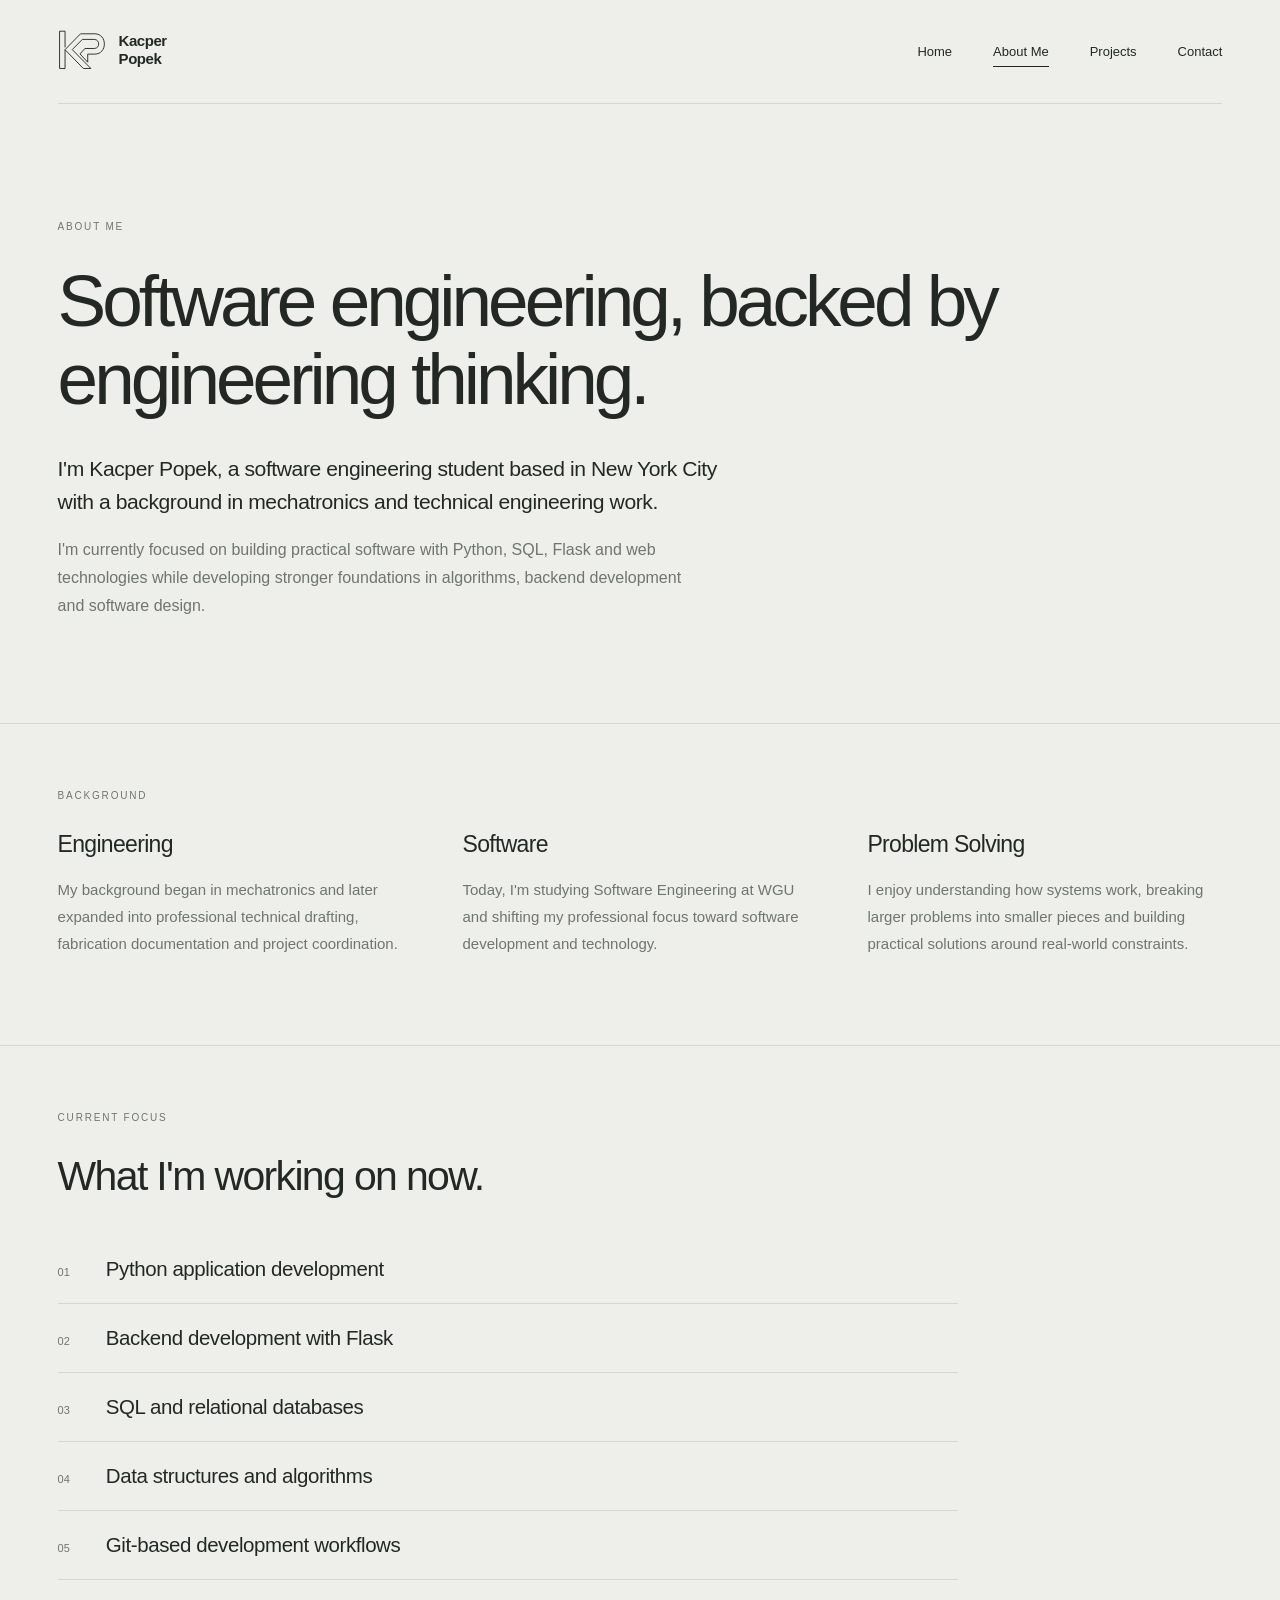
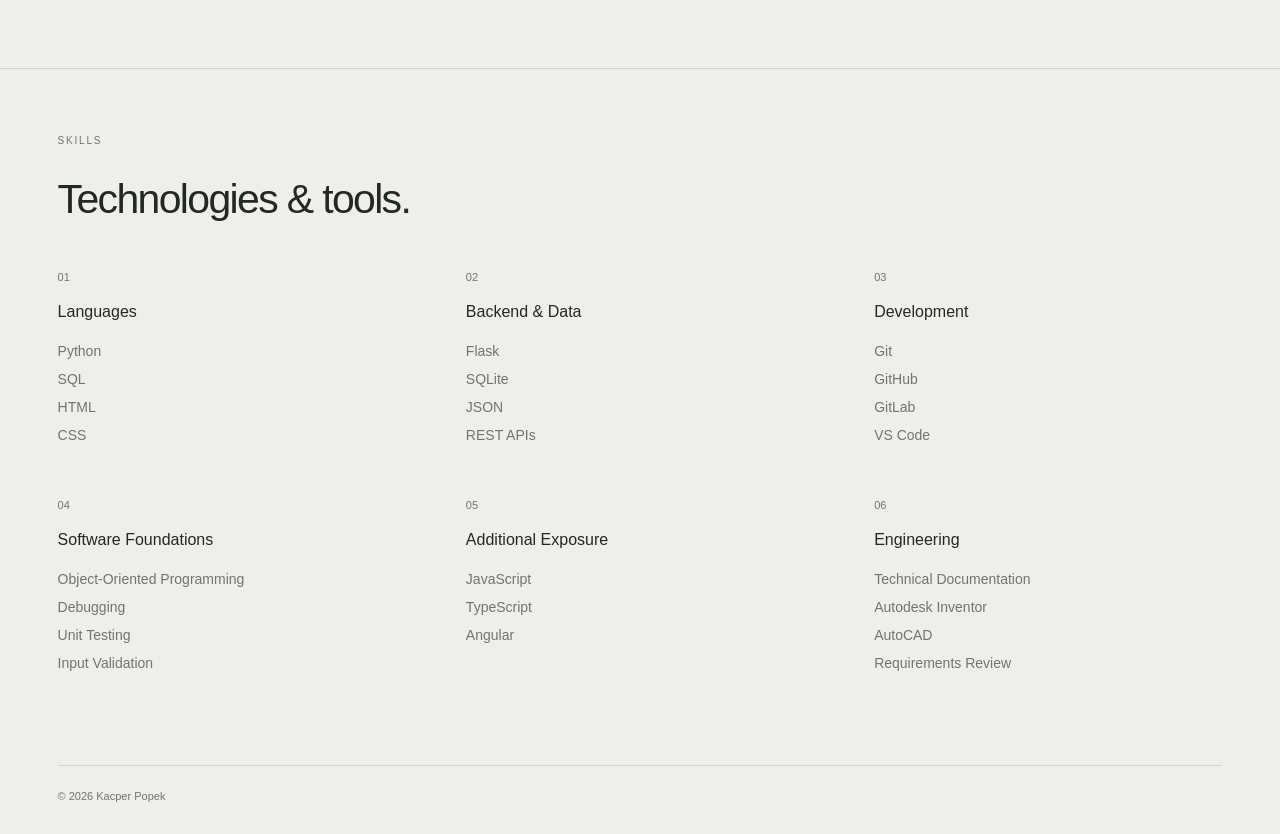
==== commit 3660a0ed: "Refactor portfolio pages and unify animated navigation - Clean up HTML formatting across Home, About" ====
--- a/aboutme.html
+++ b/aboutme.html
@@ -2,409 +2,284 @@
 <html lang="en">
 
 <head>
-    <meta charset="UTF-8">
-    <meta name="viewport" content="width=device-width, initial-scale=1.0">
-
-    <title>About Me | Kacper Popek</title>
-
-    <meta
-        name="description"
-        content="About Kacper Popek — software engineering student with a background in mechatronics and technical engineering work."
-    >
-
-    <link rel="stylesheet" href="style.css">
-    <script src="script.js" defer></script>
+  <meta charset="UTF-8">
+  <meta name="viewport" content="width=device-width, initial-scale=1.0">
+
+  <title>About Me | Kacper Popek</title>
+
+  <meta
+    name="description"
+    content="About Kacper Popek — software engineering student with a background in mechatronics and technical engineering work."
+  >
+
+  <link rel="stylesheet" href="style.css">
+  <script src="script.js" defer></script>
 </head>
 
 <body class="about-page">
 
-    <a class="skip-link" href="#main">
-        Skip to content
-    </a>
-
-    <header>
-
-        <div class="container">
-
-            <div class="logo">
-
-                <a
-                    href="index.html"
-                    aria-label="Kacper Popek — home"
-                >
-
-                    <svg
-                        class="logo-mark"
-                        viewBox="280 265 735 620"
-                        aria-hidden="true"
-                        focusable="false"
-                    >
-
-                        <g
-                            fill="none"
-                            stroke="currentColor"
-                            stroke-width="14"
-                            stroke-linejoin="miter"
-                        >
-
-                            <path
-                                d="M388 535V287H304V858H388V570L668 858H783L498 569L653 413H835C925 413 925 552 835 552H692L617 635L735 762V638H843C1039 638 1039 327 843 327H625L388 569"
-                            />
-
-                        </g>
-
-                    </svg>
-
-                    <span class="logo-name">
-                        Kacper<br>
-                        Popek
-                    </span>
-
-                </a>
-
-            </div>
-
-            <nav class="navbar" aria-label="Main navigation">
-
-                <ul class="links">
-
-                    <li>
-                        <a href="index.html">
-                            Home
-                        </a>
-                    </li>
-
-                    <li>
-
-                        <a
-                            href="aboutme.html"
-                            aria-current="page"
-                        >
-                            About
-                        </a>
-
-                    </li>
-
-                    <li>
-                        <a href="projects.html">
-                            Projects
-                        </a>
-                    </li>
-                    
-                    <li>
-                        <a href="contact.html">Contact</a>
-                    </li>
-
-                </ul>
-
-            </nav>
+  <a class="skip-link" href="#main">Skip to content</a>
+
+  <header>
+    <div class="container">
+
+      <div class="logo">
+        <a href="index.html" aria-label="Kacper Popek — home">
+
+          <svg
+            class="logo-mark"
+            viewBox="280 265 735 620"
+            aria-hidden="true"
+            focusable="false"
+          >
+            <g
+              fill="none"
+              stroke="currentColor"
+              stroke-width="14"
+              stroke-linejoin="miter"
+            >
+              <path
+                d="M388 535V287H304V858H388V570L668 858H783L498 569L653 413H835C925 413 925 552 835 552H692L617 635L735 762V638H843C1039 638 1039 327 843 327H625L388 569"
+              />
+            </g>
+          </svg>
+
+          <span class="logo-name">
+            Kacper<br>
+            Popek
+          </span>
+
+        </a>
+      </div>
+
+      <nav class="navbar" aria-label="Main navigation">
+        <ul class="links">
+
+          <li>
+            <a href="index.html">Home</a>
+          </li>
+
+          <li>
+            <a href="aboutme.html" aria-current="page">About Me</a>
+          </li>
+
+          <li>
+            <a href="projects.html">Projects</a>
+          </li>
+
+          <li>
+            <a href="contact.html">Contact</a>
+          </li>
+
+        </ul>
+      </nav>
+
+    </div>
+  </header>
+
+  <main id="main">
+
+    <section class="about-hero">
+      <div class="container">
+
+        <p class="page-label">ABOUT ME</p>
+
+        <h1>
+          Software engineering,
+          backed by engineering thinking.
+        </h1>
+
+        <p class="about-lead">
+          I'm Kacper Popek, a software engineering student
+          based in New York City with a background in
+          mechatronics and technical engineering work.
+        </p>
+
+        <p class="about-secondary">
+          I'm currently focused on building practical software
+          with Python, SQL, Flask and web technologies while
+          developing stronger foundations in algorithms,
+          backend development and software design.
+        </p>
+
+      </div>
+    </section>
+
+    <section class="about-section">
+      <div class="container">
+
+        <p class="page-label">BACKGROUND</p>
+
+        <div class="about-grid">
+
+          <div class="about-block">
+            <h2>Engineering</h2>
+
+            <p>
+              My background began in mechatronics and later
+              expanded into professional technical drafting,
+              fabrication documentation and project coordination.
+            </p>
+          </div>
+
+          <div class="about-block">
+            <h2>Software</h2>
+
+            <p>
+              Today, I'm studying Software Engineering at WGU
+              and shifting my professional focus toward software
+              development and technology.
+            </p>
+          </div>
+
+          <div class="about-block">
+            <h2>Problem Solving</h2>
+
+            <p>
+              I enjoy understanding how systems work, breaking
+              larger problems into smaller pieces and building
+              practical solutions around real-world constraints.
+            </p>
+          </div>
 
         </div>
 
-    </header>
-
-    <main id="main">
-
-        <section class="about-hero">
-
-            <div class="container">
-
-                <p class="page-label">
-                    ABOUT ME
-                </p>
-
-                <h1>
-                    Software engineering,
-                    backed by engineering thinking.
-                </h1>
-
-                <p class="about-lead">
-                    I'm Kacper Popek, a software engineering student
-                    based in New York City with a background in
-                    mechatronics and technical engineering work.
-                </p>
-
-                <p class="about-secondary">
-                    I'm currently focused on building practical software
-                    with Python, SQL, Flask and web technologies while
-                    developing stronger foundations in algorithms,
-                    backend development and software design.
-                </p>
-
-            </div>
-
-        </section>
-
-        <section class="about-section">
-
-            <div class="container">
-
-                <p class="page-label">
-                    BACKGROUND
-                </p>
-
-                <div class="about-grid">
-
-                    <div class="about-block">
-
-                        <h2>
-                            Engineering
-                        </h2>
-
-                        <p>
-                            My background began in mechatronics and later
-                            expanded into professional technical drafting,
-                            fabrication documentation and project coordination.
-                        </p>
-
-                    </div>
-
-                    <div class="about-block">
-
-                        <h2>
-                            Software
-                        </h2>
-
-                        <p>
-                            Today, I'm studying Software Engineering at WGU
-                            and shifting my professional focus toward software
-                            development and technology.
-                        </p>
-
-                    </div>
-
-                    <div class="about-block">
-
-                        <h2>
-                            Problem Solving
-                        </h2>
-
-                        <p>
-                            I enjoy understanding how systems work, breaking
-                            larger problems into smaller pieces and building
-                            practical solutions around real-world constraints.
-                        </p>
-
-                    </div>
-
-                </div>
-
-            </div>
-
-        </section>
-
-        <section class="about-section">
-
-            <div class="container">
-
-                <p class="page-label">
-                    CURRENT FOCUS
-                </p>
-
-                <h2 class="section-title">
-                    What I'm working on now.
-                </h2>
-
-                <div class="focus-list">
-
-                    <div class="focus-item">
-                        <span>01</span>
-                        <p>Python application development</p>
-                    </div>
-
-                    <div class="focus-item">
-                        <span>02</span>
-                        <p>Backend development with Flask</p>
-                    </div>
-
-                    <div class="focus-item">
-                        <span>03</span>
-                        <p>SQL and relational databases</p>
-                    </div>
-
-                    <div class="focus-item">
-                        <span>04</span>
-                        <p>Data structures and algorithms</p>
-                    </div>
-
-                    <div class="focus-item">
-                        <span>05</span>
-                        <p>Git-based development workflows</p>
-                    </div>
-
-                </div>
-
-            </div>
-
-        </section>
-
-        <section class="about-skills">
-
-            <div class="container">
-
-                <p class="page-label">
-                    SKILLS
-                </p>
-
-                <h2 class="section-title">
-                    Technologies & tools.
-                </h2>
-
-                <div class="skills-content">
-
-                    <div class="skill-group">
-
-                        <p class="skill-number">
-                            01
-                        </p>
-
-                        <h3>
-                            Languages
-                        </h3>
-
-                        <p>
-                            Python<br>
-                            SQL<br>
-                            HTML<br>
-                            CSS
-                        </p>
-
-                    </div>
-
-                    <div class="skill-group">
-
-                        <p class="skill-number">
-                            02
-                        </p>
-
-                        <h3>
-                            Backend & Data
-                        </h3>
-
-                        <p>
-                            Flask<br>
-                            SQLite<br>
-                            JSON<br>
-                            REST APIs
-                        </p>
-
-                    </div>
-
-                    <div class="skill-group">
-
-                        <p class="skill-number">
-                            03
-                        </p>
-
-                        <h3>
-                            Development
-                        </h3>
-
-                        <p>
-                            Git<br>
-                            GitHub<br>
-                            GitLab<br>
-                            VS Code
-                        </p>
-
-                    </div>
-
-                    <div class="skill-group">
-
-                        <p class="skill-number">
-                            04
-                        </p>
-
-                        <h3>
-                            Software Foundations
-                        </h3>
-
-                        <p>
-                            Object-Oriented Programming<br>
-                            Debugging<br>
-                            Unit Testing<br>
-                            Input Validation
-                        </p>
-
-                    </div>
-
-                    <div class="skill-group">
-
-                        <p class="skill-number">
-                            05
-                        </p>
-
-                        <h3>
-                            Additional Exposure
-                        </h3>
-
-                        <p>
-                            JavaScript<br>
-                            TypeScript<br>
-                            Angular
-                        </p>
-
-                    </div>
-
-                    <div class="skill-group">
-
-                        <p class="skill-number">
-                            06
-                        </p>
-
-                        <h3>
-                            Engineering
-                        </h3>
-
-                        <p>
-                            Technical Documentation<br>
-                            Autodesk Inventor<br>
-                            AutoCAD<br>
-                            Requirements Review
-                        </p>
-
-                    </div>
-
-                </div>
-
-            </div>
-
-        </section>
-
-        <nav
-            class="page-transition-nav"
-            aria-label="Page navigation"
-        >
-
-            <a
-                class="page-transition-link page-transition-home"
-                href="index.html"
-            >
-                ← Home
-            </a>
-
-            <a
-                class="page-transition-link page-transition-next"
-                href="projects.html"
-            >
-                Projects →
-            </a>
-
-        </nav>
-
-    </main>
-
-    <footer class="footer">
-
-        <div class="container">
-
-            <p>
-                © 2026 Kacper Popek
-            </p>
+      </div>
+    </section>
+
+    <section class="about-section">
+      <div class="container">
+
+        <p class="page-label">CURRENT FOCUS</p>
+
+        <h2 class="section-title">What I'm working on now.</h2>
+
+        <div class="focus-list">
+
+          <div class="focus-item">
+            <span>01</span>
+            <p>Python application development</p>
+          </div>
+
+          <div class="focus-item">
+            <span>02</span>
+            <p>Backend development with Flask</p>
+          </div>
+
+          <div class="focus-item">
+            <span>03</span>
+            <p>SQL and relational databases</p>
+          </div>
+
+          <div class="focus-item">
+            <span>04</span>
+            <p>Data structures and algorithms</p>
+          </div>
+
+          <div class="focus-item">
+            <span>05</span>
+            <p>Git-based development workflows</p>
+          </div>
 
         </div>
 
-    </footer>
+      </div>
+    </section>
+
+    <section class="about-skills">
+      <div class="container">
+
+        <p class="page-label">SKILLS</p>
+
+        <h2 class="section-title">Technologies &amp; tools.</h2>
+
+        <div class="skills-content">
+
+          <div class="skill-group">
+            <p class="skill-number">01</p>
+            <h3>Languages</h3>
+
+            <p>
+              Python<br>
+              SQL<br>
+              HTML<br>
+              CSS
+            </p>
+          </div>
+
+          <div class="skill-group">
+            <p class="skill-number">02</p>
+            <h3>Backend &amp; Data</h3>
+
+            <p>
+              Flask<br>
+              SQLite<br>
+              JSON<br>
+              REST APIs
+            </p>
+          </div>
+
+          <div class="skill-group">
+            <p class="skill-number">03</p>
+            <h3>Development</h3>
+
+            <p>
+              Git<br>
+              GitHub<br>
+              GitLab<br>
+              VS Code
+            </p>
+          </div>
+
+          <div class="skill-group">
+            <p class="skill-number">04</p>
+            <h3>Software Foundations</h3>
+
+            <p>
+              Object-Oriented Programming<br>
+              Debugging<br>
+              Unit Testing<br>
+              Input Validation
+            </p>
+          </div>
+
+          <div class="skill-group">
+            <p class="skill-number">05</p>
+            <h3>Additional Exposure</h3>
+
+            <p>
+              JavaScript<br>
+              TypeScript<br>
+              Angular
+            </p>
+          </div>
+
+          <div class="skill-group">
+            <p class="skill-number">06</p>
+            <h3>Engineering</h3>
+
+            <p>
+              Technical Documentation<br>
+              Autodesk Inventor<br>
+              AutoCAD<br>
+              Requirements Review
+            </p>
+          </div>
+
+        </div>
+
+      </div>
+    </section>
+
+    
+
+  </main>
+
+  <footer class="footer">
+    <div class="container">
+      <p>© 2026 Kacper Popek</p>
+    </div>
+  </footer>
 
 </body>
 
--- a/style.css
+++ b/style.css
@@ -1,3 +1,5 @@
+/* Variables */
+
 :root {
   --bg: #eeefeb;
   --paper: #f8f8f4;
@@ -5,10 +7,13 @@
   --muted: #70756d;
   --line: #d4d7cf;
   --accent: #4e7954;
+
   --header-height: 104px;
   --gutter: clamp(24px, 4.5vw, 80px);
   --corner-size: clamp(160px, 17vw, 230px);
 }
+
+/* Base */
 
 *,
 *::before,
@@ -28,40 +33,6 @@
   -webkit-font-smoothing: antialiased;
 }
 
-a {
-  color: inherit;
-  text-decoration: none;
-}
-
-button {
-  font: inherit;
-}
-
-button,
-a {
-  -webkit-tap-highlight-color: transparent;
-}
-
-button:not(:disabled),
-a {
-  touch-action: manipulation;
-}
-
-button:focus-visible,
-a:focus-visible {
-  outline: 2px solid var(--accent);
-  outline-offset: 6px;
-}
-
-img {
-  max-width: 100%;
-  display: block;
-}
-
-[hidden] {
-  display: none !important;
-}
-
 p,
 h1,
 h2,
@@ -69,10 +40,46 @@
   margin: 0;
 }
 
+a {
+  color: inherit;
+  text-decoration: none;
+}
+
+button {
+  font: inherit;
+}
+
+button,
+a {
+  -webkit-tap-highlight-color: transparent;
+}
+
+button:not(:disabled),
+a {
+  touch-action: manipulation;
+}
+
+button:focus-visible,
+a:focus-visible {
+  outline: 2px solid var(--accent);
+  outline-offset: 6px;
+}
+
+img {
+  display: block;
+  max-width: 100%;
+}
+
+[hidden] {
+  display: none !important;
+}
+
 .container {
   width: min(100% - var(--gutter) * 2, 1440px);
   margin-inline: auto;
 }
+
+/* Accessibility */
 
 .sr-only,
 .skip-link:not(:focus) {
@@ -90,9 +97,11 @@
   position: fixed;
   inset: 12px auto auto 12px;
   z-index: 100;
+  padding: 12px 18px;
   background: var(--paper);
-  padding: 12px 18px;
-}
+}
+
+/* Header */
 
 header {
   position: relative;
@@ -100,11 +109,11 @@
 }
 
 header > .container {
-  min-height: 104px;
   display: flex;
   align-items: center;
   justify-content: space-between;
   gap: 32px;
+  min-height: 104px;
   border-bottom: 1px solid var(--line);
 }
 
@@ -130,22 +139,17 @@
   display: flex;
   align-items: center;
   gap: clamp(20px, 3.2vw, 48px);
+  padding: 0;
+  margin: 0;
   list-style: none;
-  margin: 0;
-  padding: 0;
-}
-
-.links a,
-.nav-future {
+}
+
+.links a {
+  position: relative;
   display: inline-flex;
   align-items: center;
-  gap: 8px;
   padding-block: 12px;
   font-size: 13px;
-}
-
-.links a {
-  position: relative;
 }
 
 .links a::after {
@@ -166,14 +170,29 @@
   transform: scaleX(1);
 }
 
-.nav-future {
-  color: #858a81;
-  cursor: default;
-}
-
-.nav-future span {
-  font-size: 12px;
-}
+/* Shared typography */
+
+.home-label,
+.page-label {
+  color: var(--muted);
+  font-size: 10px;
+  font-weight: 500;
+  line-height: 1.5;
+  letter-spacing: .18em;
+}
+
+.page-label {
+  margin-bottom: 28px;
+}
+
+.section-title,
+.projects-heading h2 {
+  font-size: clamp(28px, 3.2vw, 44px);
+  font-weight: 400;
+  letter-spacing: -.04em;
+}
+
+/* Home */
 
 .home-page {
   height: 100svh;
@@ -187,28 +206,19 @@
 }
 
 .home-page #home > .container {
-  height: 100%;
   position: relative;
   display: flex;
   flex-direction: column;
   align-items: center;
+  height: 100%;
 }
 
 .home-intro {
+  position: relative;
+  z-index: 3;
   padding-top: clamp(32px, 6vh, 70px);
   text-align: center;
-  position: relative;
-  z-index: 3;
   pointer-events: none;
-}
-
-.home-label,
-.page-label {
-  font-size: 10px;
-  font-weight: 500;
-  letter-spacing: .18em;
-  line-height: 1.5;
-  color: var(--muted);
 }
 
 .home-intro h1 {
@@ -220,9 +230,9 @@
 }
 
 .home-subtitle {
+  margin-top: 15px;
+  color: var(--muted);
   font-size: clamp(12px, 1.2vw, 15px);
-  color: var(--muted);
-  margin-top: 15px;
   line-height: 1.5;
 }
 
@@ -239,48 +249,49 @@
   pointer-events: none;
 }
 
-#robot-container canvas {
+#robot-container canvas,
+.robot-grip-layer canvas {
+  display: block;
   width: 100%;
   height: 100%;
-  display: block;
 }
 
 .robot-placeholder {
   position: absolute;
   top: 53%;
   left: 50%;
+  max-width: 260px;
+  color: var(--muted);
+  font-size: 13px;
+  text-align: center;
   transform: translate(-50%, -50%);
-  font-size: 13px;
-  color: var(--muted);
-  text-align: center;
-  max-width: 260px;
 }
 
 .home-hint {
   position: absolute;
   bottom: 36px;
-  text-align: center;
   z-index: 3;
   font-size: 12px;
   line-height: 1.5;
+  text-align: center;
 }
 
 .home-hint span {
   display: block;
+  margin-top: 5px;
   color: var(--muted);
   font-size: 10px;
-  margin-top: 5px;
-}
+}
+
+/* Paper corners */
 
 .page-peek {
   position: fixed;
   bottom: 0;
+  z-index: 15;
   width: var(--corner-size);
   height: var(--corner-size);
-  z-index: 15;
   isolation: isolate;
-  transform: translateY(24px);
-  transition: transform .55s cubic-bezier(.22, .8, .25, 1);
 }
 
 .page-peek-left {
@@ -294,12 +305,16 @@
 .paper-underlay {
   position: absolute;
   inset: 0;
-  background: #d4d9ce;
+  background: #dfe2da;
   clip-path: polygon(0 0, 100% 100%, 0 100%);
+  transform: scale(.32);
+  transform-origin: bottom left;
+  transition: transform .45s cubic-bezier(.22, .68, .3, 1);
 }
 
 .page-peek-right .paper-underlay {
-  transform: scaleX(-1);
+  clip-path: polygon(100% 0, 100% 100%, 0 100%);
+  transform-origin: bottom right;
 }
 
 .paper-fold {
@@ -308,17 +323,16 @@
   width: 100%;
   height: 100%;
   overflow: visible;
+  filter: drop-shadow(2px -2px 3px #24282418);
+  transform: scale(.32);
   transform-origin: bottom left;
-  transform: scale(.88);
-  filter: drop-shadow(4px -3px 5px #272c2420);
   transition:
-    transform .55s cubic-bezier(.22, .8, .25, 1),
-    filter .55s;
+    transform .45s cubic-bezier(.22, .68, .3, 1),
+    filter .45s ease;
 }
 
 .page-peek-right .paper-fold {
-  transform-origin: bottom left;
-  transform: translateX(100%) scaleX(-1) scale(.88);
+  transform: translateX(100%) scaleX(-1) scale(.32);
 }
 
 .fold-shadow {
@@ -334,33 +348,32 @@
 
 .page-peek-label {
   position: absolute;
-  bottom: 48px;
-  left: 24px;
+  bottom: 30px;
+  left: 25px;
+  z-index: 2;
+  color: var(--ink);
   font-size: 13px;
+  font-weight: 400;
   letter-spacing: -.02em;
-  display: flex;
-  gap: 12px;
-  align-items: center;
-  transition: transform .55s, color .3s;
-  z-index: 2;
+  opacity: 0;
+  transform: translateY(10px);
+  pointer-events: none;
+  transition:
+    opacity .18s ease,
+    transform .3s ease;
 }
 
 .page-peek-right .page-peek-label {
+  right: 25px;
   left: auto;
-  right: 24px;
-}
-
-.page-peek-label > span {
-  font-size: 17px;
-  font-weight: 400;
 }
 
 .paper-grab-point {
   position: absolute;
+  top: 42%;
+  left: 65%;
   width: 1px;
   height: 1px;
-  left: 65%;
-  top: 42%;
   pointer-events: none;
 }
 
@@ -368,30 +381,26 @@
   left: 35%;
 }
 
-.page-peek:hover,
-.page-peek:focus-visible,
-.page-peek.is-selected {
+.page-peek:is(:hover, :focus-visible, .is-selected) .paper-underlay {
+  transform: scale(1);
+}
+
+.page-peek:is(:hover, :focus-visible, .is-selected) .paper-fold {
+  filter: drop-shadow(5px -4px 7px #24282420);
+  transform: scale(1);
+}
+
+.page-peek-right:is(:hover, :focus-visible, .is-selected) .paper-fold {
+  transform: translateX(100%) scaleX(-1) scale(1);
+}
+
+.page-peek:is(:hover, :focus-visible, .is-selected) .page-peek-label {
+  opacity: 1;
   transform: translateY(0);
-}
-
-.page-peek:hover .paper-fold,
-.page-peek:focus-visible .paper-fold,
-.page-peek.is-selected .paper-fold {
-  transform: scale(1);
-  filter: drop-shadow(8px -7px 9px #272c2426);
-}
-
-.page-peek-right:hover .paper-fold,
-.page-peek-right:focus-visible .paper-fold,
-.page-peek-right.is-selected .paper-fold {
-  transform: translateX(100%) scaleX(-1) scale(1);
-}
-
-.page-peek:hover .page-peek-label,
-.page-peek:focus-visible .page-peek-label {
-  color: #345b3b;
-  transform: translateY(-4px);
-}
+  transition-delay: .12s;
+}
+
+/* Home paper transition */
 
 .is-transitioning .page-peek {
   pointer-events: none;
@@ -408,18 +417,8 @@
   pointer-events: none;
 }
 
-.robot-grip-layer canvas {
-  width: 100%;
-  height: 100%;
-  display: block;
-}
-
 .is-transitioning .home-intro,
-.is-transitioning .home-hint {
-  opacity: .25;
-  transition: opacity .4s;
-}
-
+.is-transitioning .home-hint,
 .is-transitioning .page-peek:not(.is-selected) {
   opacity: .25;
   transition: opacity .4s;
@@ -429,12 +428,12 @@
   position: fixed;
   top: 0;
   left: 0;
+  z-index: 30;
+  overflow: hidden;
   background: var(--bg);
-  overflow: hidden;
-  z-index: 30;
-  pointer-events: none;
   box-shadow: 0 16px 90px #20251e30;
   transform-origin: top left;
+  pointer-events: none;
   will-change: transform, width, height;
 }
 
@@ -448,9 +447,7 @@
   z-index: 1;
 }
 
-.page-label {
-  margin-bottom: 28px;
-}
+/* About and Projects intro */
 
 .about-hero,
 .projects-hero {
@@ -463,8 +460,8 @@
 .projects-hero h1 {
   max-width: 980px;
   font-size: clamp(38px, 5.7vw, 82px);
+  font-weight: 400;
   line-height: 1.06;
-  font-weight: 400;
   letter-spacing: -.055em;
 }
 
@@ -480,9 +477,9 @@
 .about-secondary {
   max-width: 630px;
   margin-top: 18px;
+  color: var(--muted);
   font-size: 16px;
   line-height: 1.75;
-  color: var(--muted);
 }
 
 .about-section,
@@ -492,6 +489,8 @@
   border-top: 1px solid var(--line);
 }
 
+/* About */
+
 .about-grid {
   display: grid;
   grid-template-columns: repeat(3, 1fr);
@@ -499,9 +498,9 @@
 }
 
 .about-block h2 {
+  margin-bottom: 18px;
   font-size: 23px;
   font-weight: 400;
-  margin-bottom: 18px;
   letter-spacing: -.03em;
 }
 
@@ -512,16 +511,9 @@
   line-height: 1.8;
 }
 
-.section-title,
-.projects-heading h2 {
-  font-size: clamp(28px, 3.2vw, 44px);
-  font-weight: 400;
-  letter-spacing: -.04em;
-}
-
 .focus-list {
+  max-width: 900px;
   margin-top: 35px;
-  max-width: 900px;
 }
 
 .focus-item {
@@ -535,9 +527,9 @@
 .focus-item > span,
 .skill-number,
 .project-number {
+  color: var(--muted);
   font-size: 11px;
   font-variant-numeric: tabular-nums;
-  color: var(--muted);
 }
 
 .focus-item p {
@@ -557,9 +549,9 @@
 }
 
 .skill-group h3 {
+  margin-bottom: 16px;
   font-size: 16px;
   font-weight: 500;
-  margin-bottom: 16px;
 }
 
 .skill-group > p:last-child {
@@ -568,10 +560,12 @@
   line-height: 2;
 }
 
+/* Projects */
+
 .projects-heading {
   display: flex;
+  align-items: flex-end;
   justify-content: space-between;
-  align-items: flex-end;
   gap: 30px;
 }
 
@@ -581,47 +575,49 @@
 
 .project-filters {
   display: flex;
+  flex-wrap: wrap;
   gap: 7px;
-  flex-wrap: wrap;
 }
 
 .filter-button {
+  padding: 10px 15px;
   border: 1px solid var(--line);
+  border-radius: 2px;
   background: transparent;
   color: var(--muted);
-  padding: 10px 15px;
-  border-radius: 2px;
+  font-size: 12px;
   cursor: pointer;
-  font-size: 12px;
-  transition: background .2s, color .2s;
+  transition:
+    background .2s,
+    color .2s;
 }
 
 .filter-button.active,
 .filter-button:hover {
+  border-color: var(--ink);
   background: var(--ink);
   color: var(--paper);
-  border-color: var(--ink);
 }
 
 .project-status {
-  font-size: 11px;
-  color: var(--muted);
   min-height: 18px;
   margin-top: 26px;
+  color: var(--muted);
+  font-size: 11px;
 }
 
 .project-list {
+  padding: 0;
+  margin: 12px 0 0;
   list-style: none;
-  margin: 12px 0 0;
-  padding: 0;
 }
 
 .project-item {
-  border-top: 1px solid var(--line);
   display: grid;
   grid-template-columns: 70px 1fr;
   gap: 24px;
   padding-block: 44px 52px;
+  border-top: 1px solid var(--line);
 }
 
 .project-number {
@@ -633,10 +629,10 @@
 }
 
 .project-category {
+  margin-bottom: 14px;
+  color: var(--muted);
   font-size: 10px;
   letter-spacing: .16em;
-  color: var(--muted);
-  margin-bottom: 14px;
 }
 
 .project-content h3 {
@@ -646,18 +642,18 @@
 }
 
 .project-language {
+  margin-top: 13px;
+  color: var(--accent);
   font-size: 12px;
-  color: var(--accent);
-  margin-top: 13px;
   line-height: 1.7;
 }
 
 .project-description {
+  max-width: 700px;
+  margin-top: 20px;
+  color: var(--muted);
   font-size: 15px;
   line-height: 1.8;
-  color: var(--muted);
-  max-width: 700px;
-  margin-top: 20px;
 }
 
 .project-description + .project-description {
@@ -665,74 +661,63 @@
 }
 
 .project-context {
+  margin-top: 23px;
+  color: var(--muted);
   font-size: 11px;
-  color: var(--muted);
-  margin-top: 23px;
   line-height: 1.7;
 }
 
 .project-actions {
-  margin-top: 24px;
   display: flex;
   gap: 24px;
+  margin-top: 24px;
 }
 
 .project-link {
   display: inline-block;
+  padding-bottom: 6px;
   border-bottom: 1px solid var(--ink);
-  padding-bottom: 6px;
   font-size: 13px;
 }
 
 .project-link:hover {
+  border-color: var(--accent);
   color: var(--accent);
-  border-color: var(--accent);
 }
 
 .project-preview {
   width: min(100%, 660px);
   max-height: 380px;
+  margin-bottom: 28px;
   object-fit: contain;
   object-position: left;
-  margin-bottom: 28px;
-}
-
-.page-transition-nav {
-  width: min(100% - var(--gutter) * 2, 1440px);
-  margin-inline: auto;
-  display: flex;
-  justify-content: space-between;
-  gap: 30px;
+}
+
+/* Footer */
+
+.footer .container {
+  padding-block: 24px 32px;
   border-top: 1px solid var(--line);
-  padding-block: 40px;
-  font-size: 15px;
-}
-
-.page-transition-link:hover {
-  color: var(--accent);
-}
-
-.footer .container {
-  border-top: 1px solid var(--line);
-  padding-block: 24px 32px;
+  color: var(--muted);
   font-size: 11px;
-  color: var(--muted);
-}
+}
+
+/* Return to Home */
 
 .home-return-effect {
   position: fixed;
   inset: 0;
   z-index: 100;
   overflow: hidden;
+  perspective: 900px;
   pointer-events: none;
-  perspective: 900px;
 }
 
 .portal-opening {
   position: absolute;
   inset: 0;
+  background: var(--bg);
   clip-path: circle(0px at 50% 50%);
-  background: var(--bg);
   will-change: clip-path;
 }
 
@@ -747,11 +732,11 @@
   position: absolute;
   top: 50%;
   left: 50%;
+  z-index: 4;
   width: 220px;
   height: 220px;
+  opacity: 0;
   transform: translate(-50%, -50%);
-  opacity: 0;
-  z-index: 4;
 }
 
 .portal-gripper canvas {
@@ -760,56 +745,15 @@
   height: 100%;
 }
 
-.portal-cut {
+.portal-impact {
   position: absolute;
   top: 50%;
   left: 50%;
-  width: 112px;
-  height: 112px;
-  transform: translate(-50%, -50%);
-  opacity: 0;
-  z-index: 3;
-}
-
-.portal-cut svg {
-  width: 100%;
-  height: 100%;
-  overflow: visible;
-  transform: rotate(-90deg);
-}
-
-.portal-cut circle {
-  fill: none;
-  stroke: #596052;
-  stroke-width: 1.6;
-  stroke-dasharray: 100;
-  stroke-dashoffset: 100;
-  filter: drop-shadow(0 1px 1px #ffffff);
-}
-
-.portal-disc {
-  position: absolute;
-  top: 50%;
-  left: 50%;
-  width: 96px;
-  height: 96px;
-  border-radius: 50%;
-  background: var(--bg);
-  box-shadow: 0 9px 18px #24282430;
-  transform: translate(-50%, -50%);
-  opacity: 0;
   z-index: 2;
-}
-
-.portal-impact {
-  position: absolute;
-  top: 50%;
-  left: 50%;
   width: 200px;
   height: 200px;
+  opacity: 0;
   transform: translate(-50%, -50%);
-  opacity: 0;
-  z-index: 2;
 }
 
 .portal-impact svg {
@@ -857,9 +801,603 @@
   }
 }
 
+/* About ↔ Projects transition */
+
+.is-peer-transitioning {
+  overflow: hidden;
+  cursor: progress;
+}
+
+.is-peer-transitioning a,
+.is-peer-transitioning button {
+  pointer-events: none;
+}
+
+.peer-transition {
+  position: fixed;
+  inset: 0;
+  z-index: 1000;
+  overflow: hidden;
+  pointer-events: auto;
+}
+
+.peer-paper {
+  position: absolute;
+  inset: 0;
+  background: var(--bg);
+  box-shadow: -16px 0 45px #24282426;
+  will-change: transform;
+}
+
+.peer-paper iframe {
+  display: block;
+  width: 100%;
+  height: 100%;
+  border: 0;
+  background: var(--bg);
+}
+
+.peer-paper-edge {
+  position: absolute;
+  inset: 0 auto 0 0;
+  width: 16px;
+  background: linear-gradient(
+    90deg,
+    #ffffffb3,
+    #a9afa329 35%,
+    transparent
+  );
+  pointer-events: none;
+}
+
+.peer-gripper {
+  position: absolute;
+  inset: 0;
+  z-index: 2;
+  display: block;
+  width: 100%;
+  height: 100%;
+  pointer-events: none;
+}
+
+/* Contact */
+
+.contact-page {
+  --background: #080d0b;
+  --panel: #0c1410;
+  --text: #edf5ef;
+  --muted: #93a699;
+  --accent: #a2ff96;
+  --border: #293e31;
+  --gutter: clamp(22px, 4.5vw, 80px);
+
+  display: flex;
+  flex-direction: column;
+  min-height: 100svh;
+  background-color: var(--background);
+  background-image:
+    linear-gradient(#a2ff9604 1px, transparent 1px),
+    linear-gradient(90deg, #a2ff9604 1px, transparent 1px);
+  background-size: 56px 56px;
+  color: var(--text);
+  color-scheme: dark;
+  font-family: "Courier New", monospace;
+}
+
+.contact-page .container {
+  width: min(100% - var(--gutter) * 2, 1280px);
+  margin-inline: auto;
+}
+
+.contact-page .skip-link:focus {
+  background: var(--accent);
+  color: var(--background);
+}
+
+.contact-page .header-content {
+  display: flex;
+  align-items: center;
+  justify-content: space-between;
+  gap: 28px;
+  min-height: 104px;
+  border-bottom: 1px solid var(--border);
+}
+
+.contact-page .logo {
+  display: inline-flex;
+  align-items: center;
+  gap: 13px;
+}
+
+.contact-page .logo-mark {
+  width: 48px;
+  height: 44px;
+  color: var(--accent);
+}
+
+.contact-page .logo-name {
+  display: inline;
+  font-family: Arial, Helvetica, sans-serif;
+  font-size: 15px;
+  font-weight: 600;
+  line-height: 1.15;
+  letter-spacing: -.45px;
+}
+
+.contact-page .nav-links {
+  display: flex;
+  align-items: center;
+  gap: clamp(20px, 3vw, 44px);
+  padding: 0;
+  margin: 0;
+  list-style: none;
+}
+
+.contact-page .nav-links a {
+  display: inline-block;
+  padding-block: 12px;
+  color: var(--muted);
+  font-family: Arial, Helvetica, sans-serif;
+  font-size: 13px;
+  transition: color .2s;
+}
+
+.contact-page .nav-links a:hover,
+.contact-page .nav-links a[aria-current="page"] {
+  color: var(--accent);
+}
+
+.contact-page main {
+  display: grid;
+  flex: 1;
+  align-items: center;
+}
+
+.contact-page .contact-layout {
+  display: grid;
+  grid-template-columns: minmax(0, 1fr) minmax(0, 1fr);
+  align-items: center;
+  gap: clamp(40px, 7vw, 110px);
+  padding-block: clamp(56px, 9vh, 110px);
+}
+
+.contact-page .eyebrow {
+  display: flex;
+  align-items: center;
+  gap: 11px;
+  margin-bottom: 30px;
+  color: var(--accent);
+  font-size: 10px;
+  letter-spacing: .15em;
+}
+
+.contact-page .status-dot {
+  flex-shrink: 0;
+  width: 6px;
+  height: 6px;
+  background: var(--accent);
+  box-shadow: 0 0 12px #a2ff9640;
+}
+
+.contact-page h1 {
+  font-family: Arial, Helvetica, sans-serif;
+  font-size: clamp(58px, 7.2vw, 104px);
+  font-weight: 500;
+  line-height: .94;
+  letter-spacing: -.065em;
+}
+
+.contact-page h1 span {
+  color: var(--accent);
+}
+
+.contact-page .intro-text {
+  max-width: 350px;
+  margin-top: 30px;
+  color: var(--muted);
+  font-size: 13px;
+  line-height: 1.9;
+}
+
+.contact-page .social-links {
+  display: flex;
+  flex-wrap: wrap;
+  gap: 12px;
+  margin-top: 34px;
+}
+
+.contact-page .social-link {
+  display: inline-flex;
+  align-items: center;
+  justify-content: center;
+  gap: 10px;
+  min-height: 44px;
+  padding: 12px 16px;
+  border: 1px solid var(--border);
+  background: #0b120e;
+  color: #c3d2c7;
+  font: inherit;
+  font-size: 12px;
+  transition:
+    border-color .2s,
+    color .2s,
+    background .2s;
+}
+
+.contact-page .social-link svg {
+  flex-shrink: 0;
+  width: 17px;
+  height: 17px;
+  fill: currentColor;
+}
+
+.contact-page a.social-link:hover {
+  border-color: var(--accent);
+  background: #111e15;
+  color: var(--accent);
+}
+
+.contact-page .social-link:disabled {
+  opacity: .45;
+  cursor: default;
+}
+
+.contact-page .location {
+  margin-top: 32px;
+  color: #718679;
+  font-size: 9px;
+  letter-spacing: .13em;
+}
+
+.contact-page .form-panel {
+  position: relative;
+  min-width: 0;
+  border: 1px solid var(--border);
+  background: var(--panel);
+}
+
+.contact-page .form-panel::before,
+.contact-page .form-panel::after {
+  content: "";
+  position: absolute;
+  width: 13px;
+  height: 13px;
+  pointer-events: none;
+}
+
+.contact-page .form-panel::before {
+  top: -1px;
+  left: -1px;
+  border-top: 1px solid var(--accent);
+  border-left: 1px solid var(--accent);
+}
+
+.contact-page .form-panel::after {
+  right: -1px;
+  bottom: -1px;
+  border-right: 1px solid var(--accent);
+  border-bottom: 1px solid var(--accent);
+}
+
+.contact-page .panel-header {
+  display: flex;
+  align-items: center;
+  justify-content: space-between;
+  padding: 17px 24px;
+  border-bottom: 1px solid var(--border);
+  color: var(--accent);
+  font-size: 10px;
+  letter-spacing: .12em;
+}
+
+.contact-page .panel-header span:last-child {
+  color: #718679;
+}
+
+.contact-page .contact-form {
+  display: flex;
+  flex-direction: column;
+  gap: 24px;
+  padding: 28px 24px 24px;
+}
+
+.contact-page .field {
+  display: flex;
+  flex-direction: column;
+  gap: 11px;
+}
+
+.contact-page .field label {
+  color: #a2b5a8;
+  font-size: 10px;
+  letter-spacing: .1em;
+}
+
+.contact-page .field input,
+.contact-page .field textarea {
+  width: 100%;
+  min-width: 0;
+  padding: 14px 15px;
+  border: 1px solid var(--border);
+  border-radius: 0;
+  outline: none;
+  background: #080f0b;
+  color: var(--text);
+  font: inherit;
+  font-size: 13px;
+  line-height: 1.6;
+  transition:
+    border-color .2s,
+    background .2s;
+}
+
+.contact-page .field input::placeholder,
+.contact-page .field textarea::placeholder {
+  color: #647b6c;
+}
+
+.contact-page .field input:focus,
+.contact-page .field textarea:focus {
+  border-color: var(--accent);
+  background: #101c14;
+}
+
+.contact-page .field textarea {
+  min-height: 145px;
+  resize: vertical;
+}
+
+.contact-page .send-button {
+  min-height: 48px;
+  padding: 15px 20px;
+  border: 1px solid var(--accent);
+  border-radius: 0;
+  background: var(--accent);
+  color: #081008;
+  font: inherit;
+  font-size: 11px;
+  font-weight: 700;
+  letter-spacing: .1em;
+}
+
+.contact-page .send-button:disabled {
+  opacity: .45;
+  cursor: default;
+}
+
+.contact-page .footer {
+  display: flex;
+  align-items: center;
+  justify-content: space-between;
+  gap: 20px;
+  padding-block: 24px;
+  border-top: 1px solid var(--border);
+  color: #81998a;
+  font-size: 10px;
+  line-height: 1.6;
+}
+
+.contact-page .footer a:hover {
+  color: var(--accent);
+}
+
+.contact-page a:focus-visible,
+.contact-page button:focus-visible {
+  outline: 2px solid var(--accent);
+  outline-offset: 5px;
+}
+
+/* Contact transition */
+
+.is-contact-warping {
+  overflow: hidden;
+}
+
+.is-contact-warping a,
+.is-contact-warping button {
+  pointer-events: none;
+}
+
+.contact-warp-scene {
+  position: fixed;
+  inset: 0;
+  z-index: 9999;
+  overflow: hidden;
+  pointer-events: none;
+}
+
+.contact-warp-cover {
+  position: absolute;
+  inset: 0;
+  background: #080d0b;
+  opacity: 0;
+}
+
+.contact-warp-hole {
+  position: absolute;
+  top: 50%;
+  left: 50%;
+  width: 80px;
+  height: 80px;
+  border-radius: 50%;
+  background: #000000;
+  box-shadow:
+    0 0 18px 4px #000000,
+    0 0 36px 8px #79bd8433,
+    0 0 70px 20px #00000055;
+  opacity: 0;
+  transform: translate(-50%, -50%) scale(0);
+  will-change: transform, opacity;
+}
+
+.contact-warp-hole::before {
+  content: "";
+  position: absolute;
+  inset: -15px;
+  border-radius: 50%;
+  background: radial-gradient(
+    ellipse at center,
+    transparent 40%,
+    #b7ffb51a 56%,
+    transparent 72%
+  );
+  transform: rotate(-25deg) scaleY(.55);
+}
+
+/* Glass Enclosures */
+
+.case-page .case-study {
+  padding-top: clamp(50px, 7vw, 100px);
+  padding-bottom: 64px;
+}
+
+.case-page .case-study > .home-label {
+  margin-bottom: 24px;
+  line-height: 1.7;
+}
+
+.case-page .case-study > h1 {
+  max-width: 1000px;
+  font-size: clamp(38px, 5.7vw, 78px);
+  font-weight: 400;
+  line-height: 1.08;
+  letter-spacing: -.05em;
+}
+
+.case-page .case-lead {
+  max-width: 760px;
+  margin-top: 28px;
+  color: var(--muted);
+  font-size: clamp(17px, 1.7vw, 22px);
+  line-height: 1.7;
+}
+
+.case-page .case-grid {
+  display: grid;
+  grid-template-columns: repeat(2, minmax(0, 1fr));
+  gap: 44px 64px;
+  margin-top: 64px;
+  padding-block: 44px 56px;
+  border-top: 1px solid var(--line);
+  border-bottom: 1px solid var(--line);
+}
+
+.case-page .case-grid > div {
+  min-width: 0;
+}
+
+.case-page .case-grid h2 {
+  margin-bottom: 16px;
+  font-size: 23px;
+  font-weight: 400;
+  letter-spacing: -.03em;
+}
+
+.case-page .case-grid p {
+  max-width: 560px;
+  color: var(--muted);
+  font-size: 15px;
+  line-height: 1.85;
+}
+
+.case-page .case-gallery {
+  margin-top: 64px;
+}
+
+.case-page .case-gallery > h2 {
+  margin-bottom: 20px;
+  font-size: clamp(28px, 3.2vw, 42px);
+  font-weight: 400;
+  letter-spacing: -.04em;
+}
+
+.case-page .case-gallery > p {
+  max-width: 700px;
+  color: var(--muted);
+  font-size: 15px;
+  line-height: 1.8;
+}
+
+.case-page .case-gallery > h3 {
+  margin-top: 40px;
+  margin-bottom: 24px;
+  font-size: 20px;
+  font-weight: 400;
+  letter-spacing: -.02em;
+}
+
+.case-page .drawing-grid {
+  display: grid;
+  grid-template-columns: minmax(0, 1fr);
+  gap: 36px;
+}
+
+.case-page .drawing-grid figure {
+  min-width: 0;
+  margin: 0;
+}
+
+.case-page .drawing-grid figure > a {
+  display: block;
+  padding: clamp(10px, 2vw, 24px);
+  border: 1px solid var(--line);
+  background: #ffffff;
+}
+
+.case-page .drawing-grid img {
+  display: block;
+  width: 100%;
+  height: auto;
+}
+
+.case-page .drawing-grid figcaption {
+  margin-top: 12px;
+  color: var(--muted);
+  font-size: 12px;
+  line-height: 1.6;
+}
+
+.case-page .back-link {
+  display: inline-block;
+  margin-top: 52px;
+  padding-bottom: 7px;
+  border-bottom: 1px solid var(--ink);
+  font-size: 14px;
+  transition:
+    color .2s,
+    border-color .2s;
+}
+
+.case-page .back-link:hover {
+  border-color: var(--accent);
+  color: var(--accent);
+}
+
+/* Responsive */
+
 @media (min-width: 1600px) {
   .home-intro {
     padding-top: 60px;
+  }
+}
+
+@media (max-width: 800px) {
+  .contact-page .contact-layout {
+    grid-template-columns: minmax(0, 1fr);
+    gap: 44px;
+  }
+
+  .contact-page .contact-intro {
+    max-width: 600px;
+  }
+
+  .contact-page h1 {
+    font-size: clamp(62px, 12vw, 90px);
+  }
+
+  .contact-page .form-panel {
+    width: 100%;
+    max-width: 600px;
   }
 }
 
@@ -871,8 +1409,12 @@
   }
 
   header > .container {
+    gap: 18px;
     min-height: 88px;
-    gap: 18px;
+  }
+
+  .logo a {
+    gap: 8px;
   }
 
   .logo-mark {
@@ -884,21 +1426,12 @@
     font-size: 11px;
   }
 
-  .logo a {
-    gap: 8px;
-  }
-
   .links {
     gap: 17px;
   }
 
-  .links a,
-  .nav-future {
+  .links a {
     font-size: 11px;
-  }
-
-  .nav-future span {
-    display: none;
   }
 
   .home-intro {
@@ -924,17 +1457,6 @@
     display: none;
   }
 
-  .page-peek-label {
-    font-size: 12px;
-    left: 17px;
-    bottom: 47px;
-    gap: 10px;
-  }
-
-  .page-peek-right .page-peek-label {
-    right: 17px;
-  }
-
   .about-grid {
     grid-template-columns: 1fr;
     gap: 36px;
@@ -946,8 +1468,8 @@
   }
 
   .projects-heading {
+    flex-direction: column;
     align-items: flex-start;
-    flex-direction: column;
     gap: 22px;
   }
 
@@ -961,6 +1483,75 @@
   .projects-section {
     padding-block: 44px 56px;
   }
+
+  .case-page .case-study {
+    padding-top: 42px;
+    padding-bottom: 44px;
+  }
+
+  .case-page .case-grid {
+    grid-template-columns: minmax(0, 1fr);
+    gap: 32px;
+    margin-top: 40px;
+    padding-block: 32px;
+  }
+
+  .case-page .case-gallery {
+    margin-top: 40px;
+  }
+
+  .case-page .drawing-grid {
+    gap: 28px;
+  }
+
+  .case-page .back-link {
+    margin-top: 36px;
+  }
+}
+
+@media (max-width: 500px) {
+  .contact-page .header-content {
+    gap: 16px;
+    min-height: 88px;
+  }
+
+  .contact-page .logo {
+    gap: 8px;
+  }
+
+  .contact-page .logo-mark {
+    width: 34px;
+    height: 32px;
+  }
+
+  .contact-page .logo-name {
+    display: none;
+  }
+
+  .contact-page .nav-links {
+    gap: 16px;
+  }
+
+  .contact-page .nav-links a {
+    font-size: 11px;
+  }
+
+  .contact-page .contact-layout {
+    padding-block: 46px;
+  }
+
+  .contact-page .panel-header {
+    padding-inline: 18px;
+  }
+
+  .contact-page .contact-form {
+    padding: 24px 18px 18px;
+  }
+
+  .contact-page .footer {
+    align-items: flex-start;
+    font-size: 9px;
+  }
 }
 
 @media (max-width: 400px) {
@@ -982,8 +1573,8 @@
   }
 
   .home-hint {
+    bottom: 25px;
     font-size: 10px;
-    bottom: 25px;
   }
 }
 
@@ -1006,10 +1597,6 @@
 }
 
 @media (hover: none) {
-  .page-peek {
-    transform: translateY(0);
-  }
-
   .home-hint {
     font-size: 0;
   }
@@ -1019,6 +1606,8 @@
     font-size: 11px;
   }
 }
+
+/* Reduced motion */
 
 @media (prefers-reduced-motion: reduce) {
   *,
@@ -1028,547 +1617,4 @@
     transition-duration: .01ms !important;
     scroll-behavior: auto !important;
   }
-}
-.home-page .page-peek {
-  transform: none;
-  transition: none;
-}
-
-.home-page .page-peek .paper-underlay {
-  transform-origin: bottom left;
-  transform: scale(.32);
-  background: #dfe2da;
-
-  transition:
-    transform .45s cubic-bezier(.22, .68, .3, 1);
-}
-
-.home-page .page-peek-right .paper-underlay {
-  clip-path: polygon(
-    100% 0,
-    100% 100%,
-    0 100%
-  );
-
-  transform-origin: bottom right;
-  transform: scale(.32);
-}
-
-.home-page .page-peek .paper-fold {
-  transform-origin: bottom left;
-  transform: scale(.32);
-
-  filter: drop-shadow(
-    2px -2px 3px #24282418
-  );
-
-  transition:
-    transform .45s cubic-bezier(.22, .68, .3, 1),
-    filter .45s ease;
-}
-
-.home-page .page-peek-right .paper-fold {
-  transform:
-    translateX(100%)
-    scaleX(-1)
-    scale(.32);
-}
-
-.home-page .page-peek .page-peek-label {
-  bottom: 30px;
-  left: 25px;
-
-  opacity: 0;
-  transform: translateY(10px);
-
-  font-size: 13px;
-  font-weight: 400;
-  letter-spacing: -.02em;
-  color: var(--ink);
-
-  transition:
-    opacity .18s ease,
-    transform .3s ease;
-
-  pointer-events: none;
-}
-
-.home-page .page-peek-right .page-peek-label {
-  left: auto;
-  right: 25px;
-}
-
-.home-page .page-peek-label > span,
-.home-page .page-peek-arrow {
-  display: none;
-}
-
-.home-page .page-peek:is(
-  :hover,
-  :focus-visible,
-  .is-selected
-) .paper-underlay {
-  transform: scale(1);
-}
-
-.home-page .page-peek:is(
-  :hover,
-  :focus-visible,
-  .is-selected
-) .paper-fold {
-  transform: scale(1);
-
-  filter: drop-shadow(
-    5px -4px 7px #24282420
-  );
-}
-
-.home-page .page-peek-right:is(
-  :hover,
-  :focus-visible,
-  .is-selected
-) .paper-fold {
-  transform:
-    translateX(100%)
-    scaleX(-1)
-    scale(1);
-}
-
-.home-page .page-peek:is(
-  :hover,
-  :focus-visible,
-  .is-selected
-) .page-peek-label {
-  opacity: 1;
-  transform: translateY(0);
-  transition-delay: .12s;
-}
-.contact-page {
-  color-scheme: dark;
-
-  --background: #080d0b;
-  --panel: #0c1410;
-  --text: #edf5ef;
-  --muted: #93a699;
-  --accent: #a2ff96;
-  --border: #293e31;
-  --gutter: clamp(22px, 4.5vw, 80px);
-
-  min-height: 100svh;
-
-  display: flex;
-  flex-direction: column;
-
-  background-color: var(--background);
-
-  background-image:
-    linear-gradient(#a2ff9604 1px, transparent 1px),
-    linear-gradient(90deg, #a2ff9604 1px, transparent 1px);
-
-  background-size: 56px 56px;
-
-  color: var(--text);
-  font-family: "Courier New", monospace;
-}
-
-.contact-page .container {
-  width: min(100% - var(--gutter) * 2, 1280px);
-  margin-inline: auto;
-}
-
-.contact-page .skip-link:focus {
-  background: var(--accent);
-  color: var(--background);
-}
-
-.contact-page .header-content {
-  min-height: 104px;
-
-  display: flex;
-  align-items: center;
-  justify-content: space-between;
-  gap: 28px;
-
-  border-bottom: 1px solid var(--border);
-}
-
-.contact-page .logo {
-  display: inline-flex;
-  align-items: center;
-  gap: 13px;
-}
-
-.contact-page .logo-mark {
-  width: 48px;
-  height: 44px;
-  color: var(--accent);
-}
-
-.contact-page .logo-name {
-  display: inline;
-
-  font-family: Arial, Helvetica, sans-serif;
-  font-size: 15px;
-  font-weight: 600;
-  line-height: 1.15;
-  letter-spacing: -.45px;
-}
-
-.contact-page .nav-links {
-  display: flex;
-  align-items: center;
-  gap: clamp(20px, 3vw, 44px);
-
-  padding: 0;
-  margin: 0;
-  list-style: none;
-}
-
-.contact-page .nav-links a {
-  display: inline-block;
-  padding-block: 12px;
-
-  color: var(--muted);
-  font-family: Arial, Helvetica, sans-serif;
-  font-size: 13px;
-
-  transition: color .2s;
-}
-
-.contact-page .nav-links a:hover,
-.contact-page .nav-links a[aria-current="page"] {
-  color: var(--accent);
-}
-
-.contact-page main {
-  flex: 1;
-  display: grid;
-  align-items: center;
-}
-
-.contact-page .contact-layout {
-  display: grid;
-  grid-template-columns: minmax(0, 1fr) minmax(0, 1fr);
-  align-items: center;
-  gap: clamp(40px, 7vw, 110px);
-
-  padding-block: clamp(56px, 9vh, 110px);
-}
-
-.contact-page .eyebrow {
-  display: flex;
-  align-items: center;
-  gap: 11px;
-
-  margin-bottom: 30px;
-
-  color: var(--accent);
-  font-size: 10px;
-  letter-spacing: .15em;
-}
-
-.contact-page .status-dot {
-  width: 6px;
-  height: 6px;
-  flex-shrink: 0;
-
-  background: var(--accent);
-  box-shadow: 0 0 12px #a2ff9640;
-}
-
-.contact-page h1 {
-  font-family: Arial, Helvetica, sans-serif;
-  font-size: clamp(58px, 7.2vw, 104px);
-  font-weight: 500;
-  line-height: .94;
-  letter-spacing: -.065em;
-}
-
-.contact-page h1 span {
-  color: var(--accent);
-}
-
-.contact-page .intro-text {
-  max-width: 350px;
-  margin-top: 30px;
-
-  color: var(--muted);
-  font-size: 13px;
-  line-height: 1.9;
-}
-
-.contact-page .social-links {
-  display: flex;
-  flex-wrap: wrap;
-  gap: 12px;
-
-  margin-top: 34px;
-}
-
-.contact-page .social-link {
-  display: inline-flex;
-  align-items: center;
-  justify-content: center;
-  gap: 10px;
-
-  min-height: 44px;
-  padding: 12px 16px;
-
-  border: 1px solid var(--border);
-  background: #0b120e;
-  color: #c3d2c7;
-
-  font: inherit;
-  font-size: 12px;
-
-  transition:
-    border-color .2s,
-    color .2s,
-    background .2s;
-}
-
-.contact-page .social-link svg {
-  width: 17px;
-  height: 17px;
-  flex-shrink: 0;
-  fill: currentColor;
-}
-
-.contact-page a.social-link:hover {
-  border-color: var(--accent);
-  background: #111e15;
-  color: var(--accent);
-}
-
-.contact-page .social-link:disabled {
-  opacity: .45;
-  cursor: default;
-}
-
-.contact-page .location {
-  margin-top: 32px;
-
-  color: #718679;
-  font-size: 9px;
-  letter-spacing: .13em;
-}
-
-.contact-page .form-panel {
-  position: relative;
-  min-width: 0;
-
-  border: 1px solid var(--border);
-  background: var(--panel);
-}
-
-.contact-page .form-panel::before,
-.contact-page .form-panel::after {
-  content: "";
-  position: absolute;
-
-  width: 13px;
-  height: 13px;
-
-  pointer-events: none;
-}
-
-.contact-page .form-panel::before {
-  top: -1px;
-  left: -1px;
-
-  border-top: 1px solid var(--accent);
-  border-left: 1px solid var(--accent);
-}
-
-.contact-page .form-panel::after {
-  bottom: -1px;
-  right: -1px;
-
-  border-bottom: 1px solid var(--accent);
-  border-right: 1px solid var(--accent);
-}
-
-.contact-page .panel-header {
-  display: flex;
-  align-items: center;
-  justify-content: space-between;
-
-  padding: 17px 24px;
-  border-bottom: 1px solid var(--border);
-
-  color: var(--accent);
-  font-size: 10px;
-  letter-spacing: .12em;
-}
-
-.contact-page .panel-header span:last-child {
-  color: #718679;
-}
-
-.contact-page .contact-form {
-  display: flex;
-  flex-direction: column;
-  gap: 24px;
-
-  padding: 28px 24px 24px;
-}
-
-.contact-page .field {
-  display: flex;
-  flex-direction: column;
-  gap: 11px;
-}
-
-.contact-page .field label {
-  color: #a2b5a8;
-  font-size: 10px;
-  letter-spacing: .1em;
-}
-
-.contact-page .field input,
-.contact-page .field textarea {
-  width: 100%;
-  min-width: 0;
-  padding: 14px 15px;
-
-  border: 1px solid var(--border);
-  border-radius: 0;
-  outline: none;
-
-  background: #080f0b;
-  color: var(--text);
-
-  font: inherit;
-  font-size: 13px;
-  line-height: 1.6;
-
-  transition:
-    border-color .2s,
-    background .2s;
-}
-
-.contact-page .field input::placeholder,
-.contact-page .field textarea::placeholder {
-  color: #647b6c;
-}
-
-.contact-page .field input:focus,
-.contact-page .field textarea:focus {
-  border-color: var(--accent);
-  background: #101c14;
-}
-
-.contact-page .field textarea {
-  min-height: 145px;
-  resize: vertical;
-}
-
-.contact-page .send-button {
-  min-height: 48px;
-  padding: 15px 20px;
-
-  border: 1px solid var(--accent);
-  border-radius: 0;
-
-  background: var(--accent);
-  color: #081008;
-
-  font: inherit;
-  font-size: 11px;
-  font-weight: 700;
-  letter-spacing: .1em;
-}
-
-.contact-page .send-button:disabled {
-  opacity: .45;
-  cursor: default;
-}
-
-.contact-page .footer {
-  display: flex;
-  justify-content: space-between;
-  align-items: center;
-  gap: 20px;
-
-  padding-block: 24px;
-  border-top: 1px solid var(--border);
-
-  color: #81998a;
-  font-size: 10px;
-  line-height: 1.6;
-}
-
-.contact-page .footer a:hover {
-  color: var(--accent);
-}
-
-.contact-page a:focus-visible,
-.contact-page button:focus-visible {
-  outline: 2px solid var(--accent);
-  outline-offset: 5px;
-}
-
-@media (max-width: 800px) {
-  .contact-page .contact-layout {
-    grid-template-columns: minmax(0, 1fr);
-    gap: 44px;
-  }
-
-  .contact-page .contact-intro {
-    max-width: 600px;
-  }
-
-  .contact-page h1 {
-    font-size: clamp(62px, 12vw, 90px);
-  }
-
-  .contact-page .form-panel {
-    width: 100%;
-    max-width: 600px;
-  }
-}
-
-@media (max-width: 500px) {
-  .contact-page .header-content {
-    min-height: 88px;
-    gap: 16px;
-  }
-
-  .contact-page .logo {
-    gap: 8px;
-  }
-
-  .contact-page .logo-mark {
-    width: 34px;
-    height: 32px;
-  }
-
-  .contact-page .logo-name {
-    display: none;
-  }
-
-  .contact-page .nav-links {
-    gap: 16px;
-  }
-
-  .contact-page .nav-links a {
-    font-size: 11px;
-  }
-
-  .contact-page .contact-layout {
-    padding-block: 46px;
-  }
-
-  .contact-page .panel-header {
-    padding-inline: 18px;
-  }
-
-  .contact-page .contact-form {
-    padding: 24px 18px 18px;
-  }
-
-  .contact-page .footer {
-    align-items: flex-start;
-    font-size: 9px;
-  }
 }
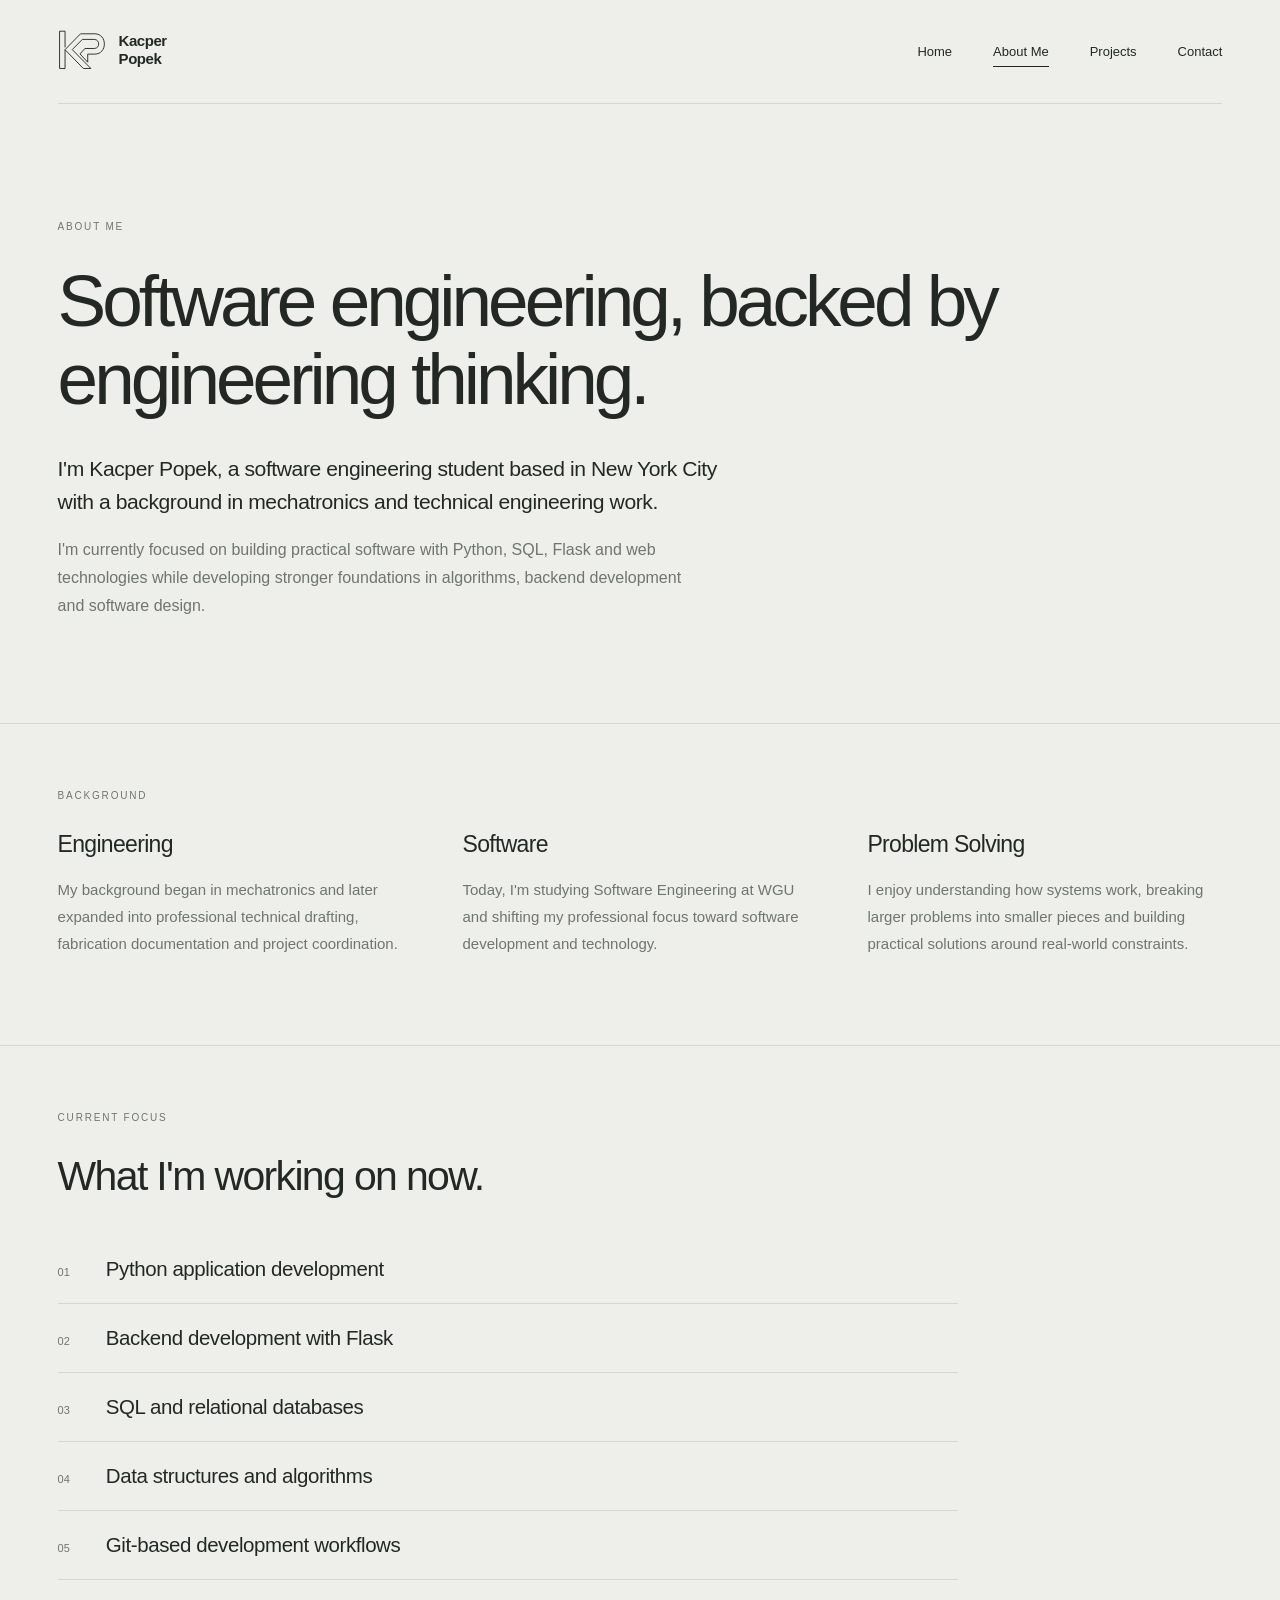
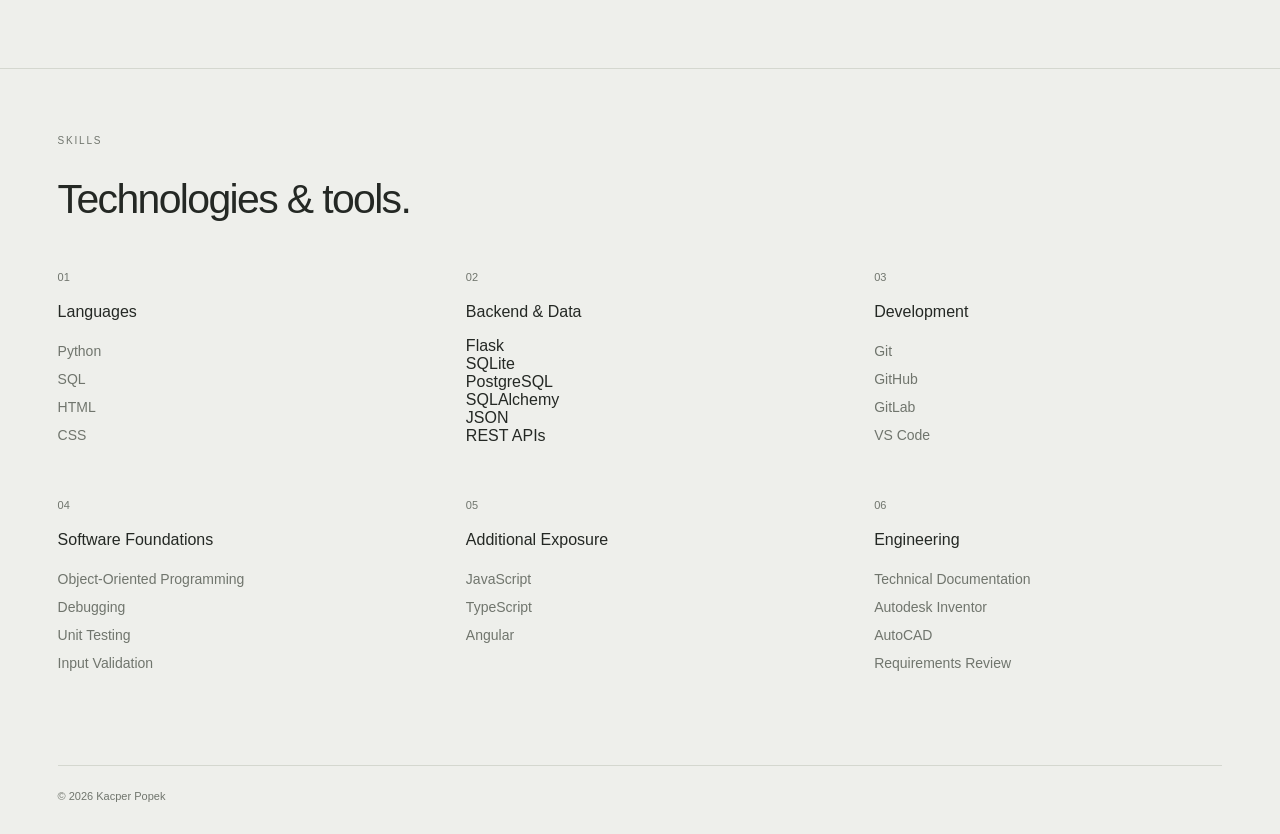
==== commit 160e5113: "docs: update backend technologies" ====
--- a/aboutme.html
+++ b/aboutme.html
@@ -212,10 +212,14 @@
             <h3>Backend &amp; Data</h3>
 
             <p>
-              Flask<br>
-              SQLite<br>
-              JSON<br>
-              REST APIs
+             <p>
+                Flask<br>
+                SQLite<br>
+                PostgreSQL<br>
+                SQLAlchemy<br>
+                JSON<br>
+                REST APIs
+              </p>
             </p>
           </div>
 
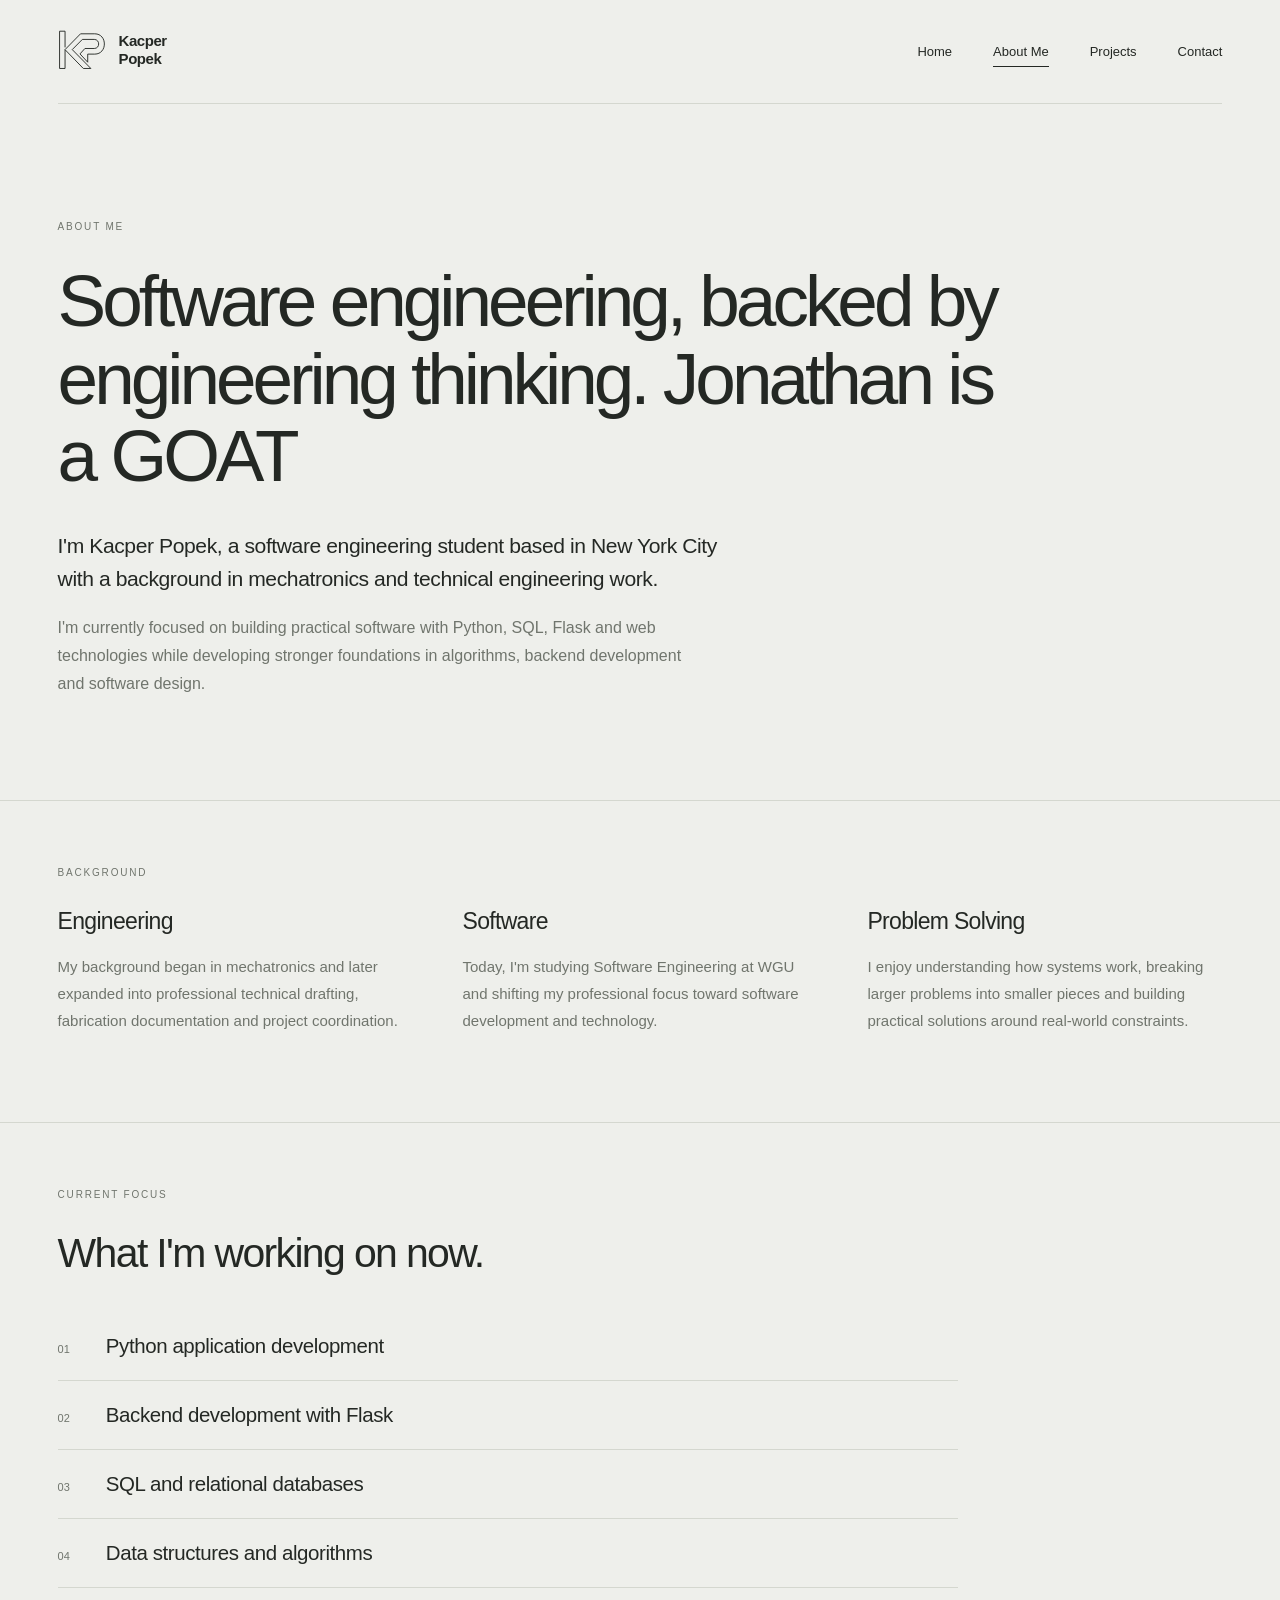
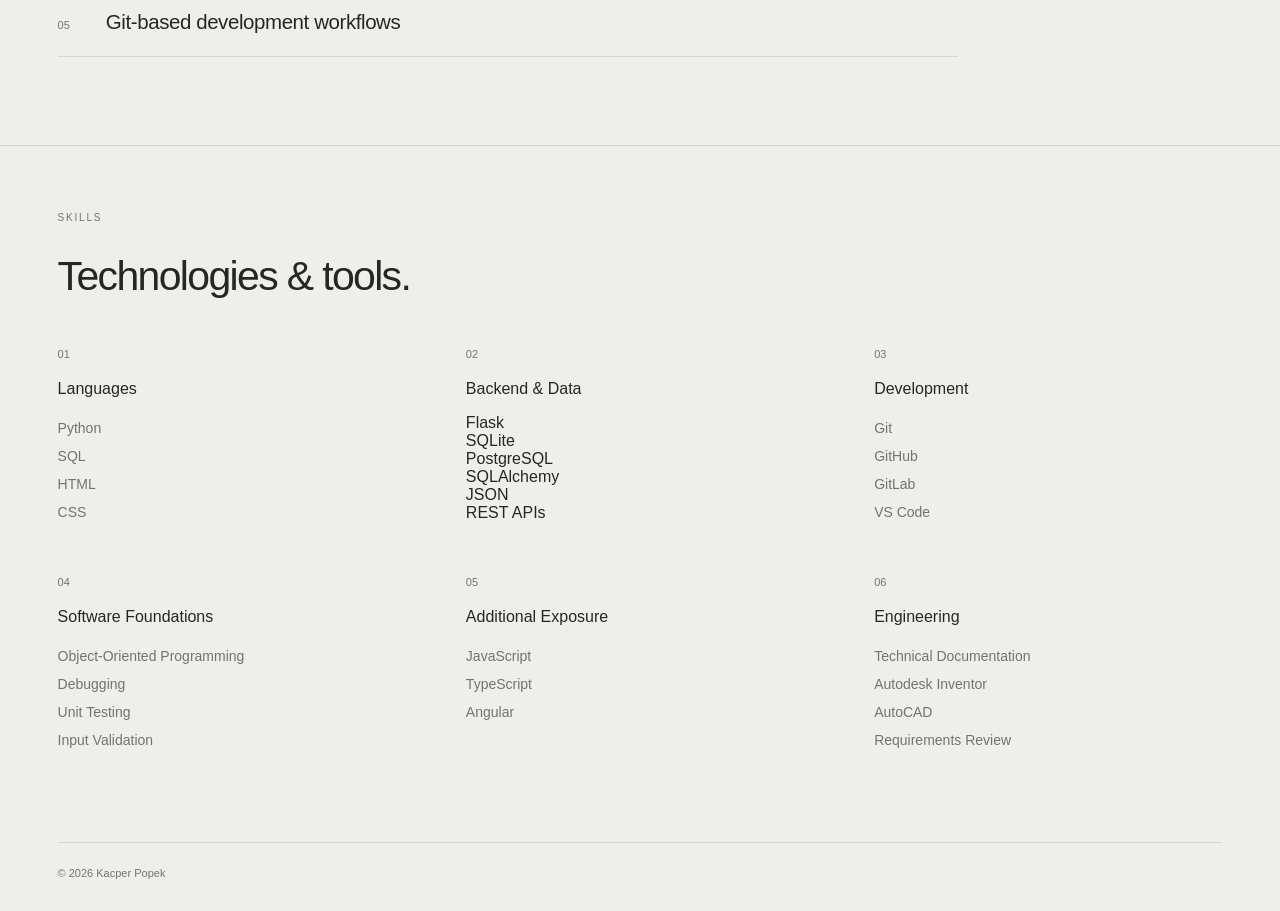
==== commit a4a7346e: "Add 'Jonathan is a GOAT' to the aboutme section" ====
--- a/aboutme.html
+++ b/aboutme.html
@@ -87,6 +87,8 @@
         <h1>
           Software engineering,
           backed by engineering thinking.
+
+          Jonathan is a GOAT
         </h1>
 
         <p class="about-lead">
@@ -287,4 +289,4 @@
 
 </body>
 
-</html>+</html>
